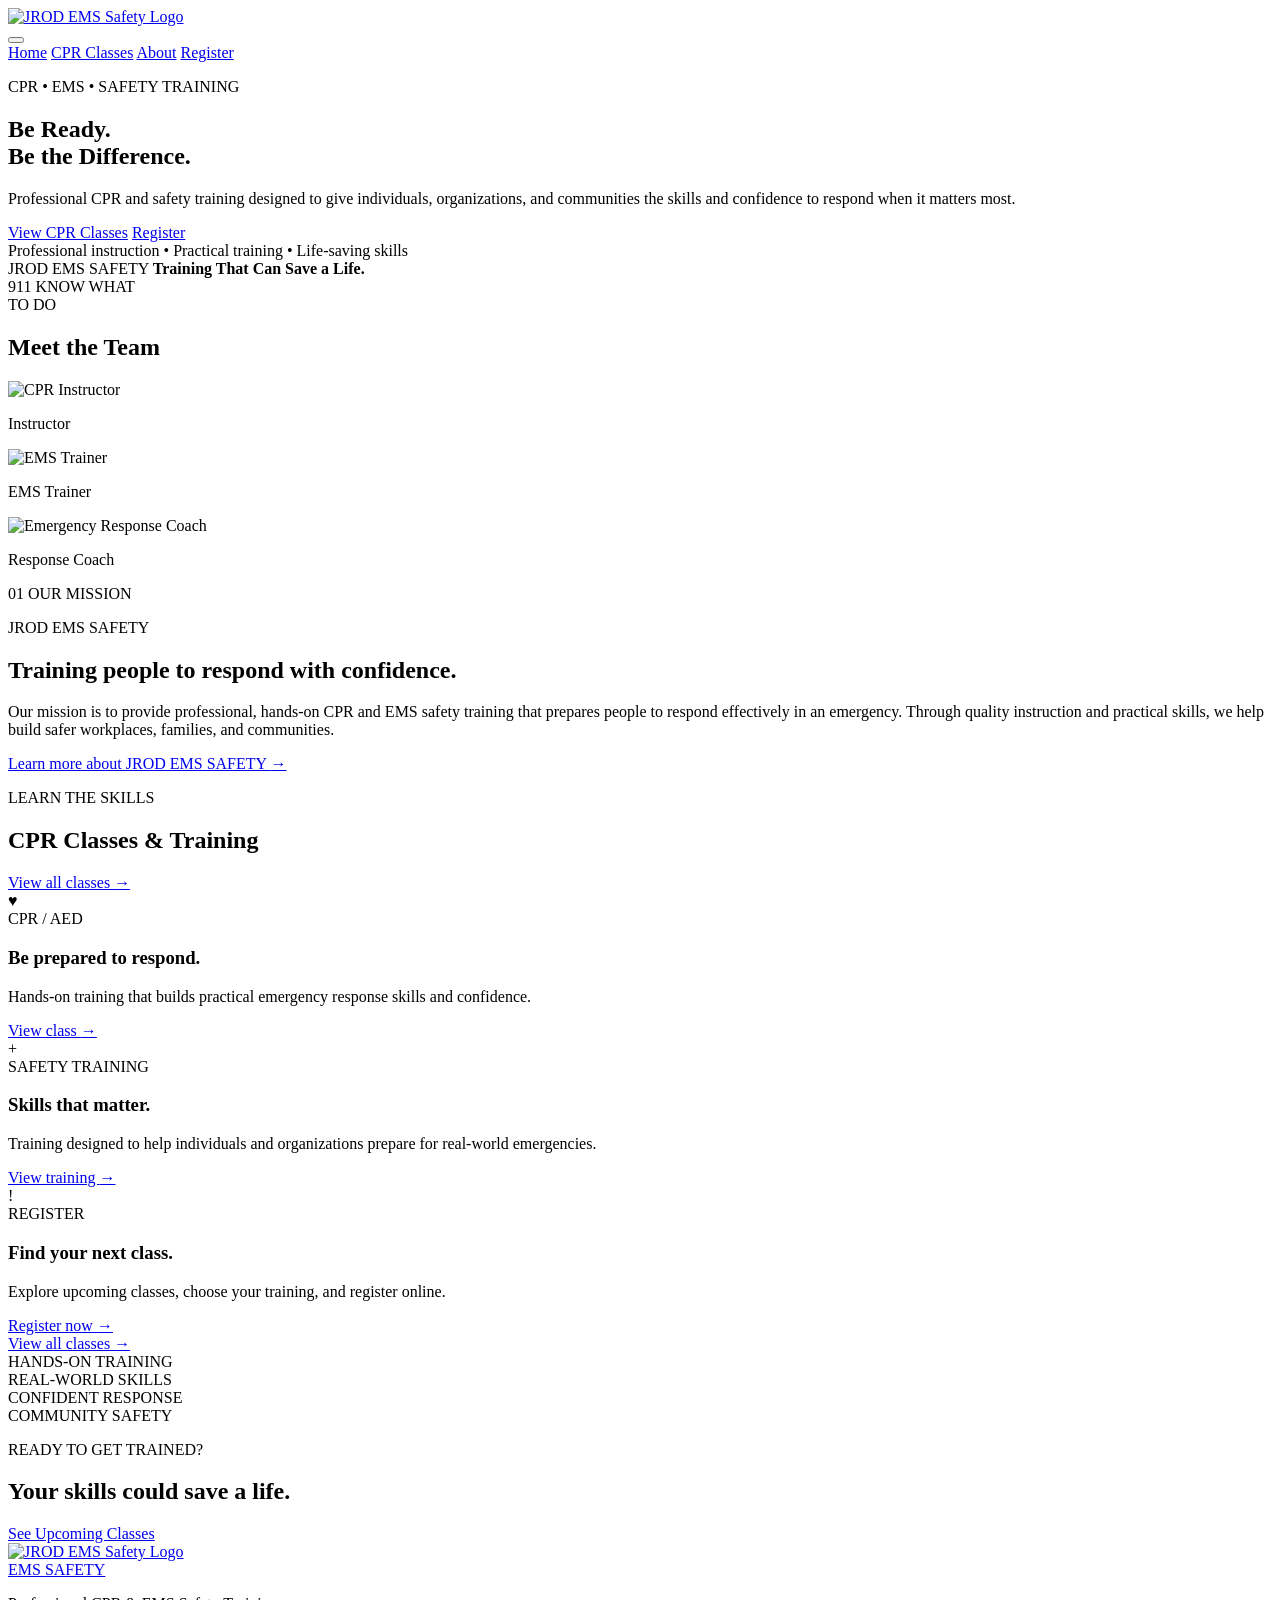
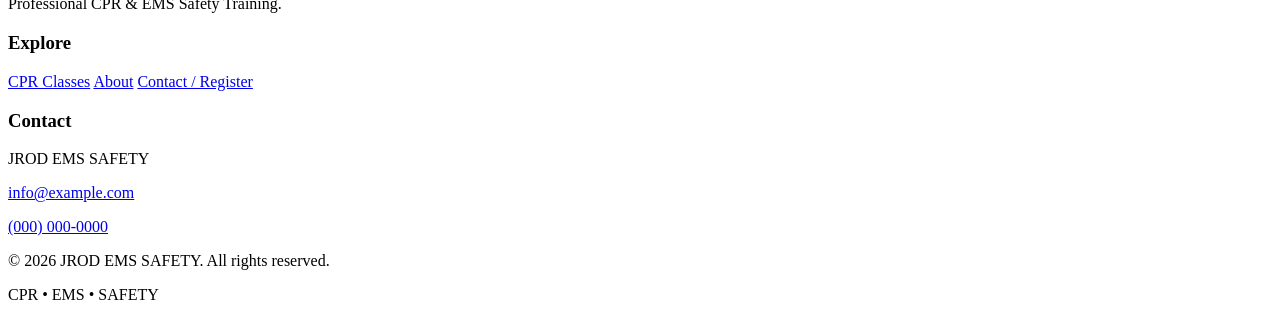
==== index.html @ 4d63593f "Building site" ====
<!DOCTYPE html>
<html lang="en">
<head>
  <meta charset="UTF-8">
  <meta name="viewport" content="width=device-width, initial-scale=1.0">
  <meta name="description" content="JROD EMS SAFETY — Professional CPR and EMS safety training. View classes, learn about our instructors, and register for upcoming courses.">
  <title>JROD EMS SAFETY | CPR & EMS Safety Training</title>

  <link rel="preconnect" href="https://fonts.googleapis.com">
  <link rel="preconnect" href="https://fonts.gstatic.com" crossorigin>
  <link href="https://fonts.googleapis.com/css2?family=Barlow+Condensed:wght@500;600;700&family=Inter:wght@400;500;600;700;800&display=swap" rel="stylesheet">

  <link rel="stylesheet" href="style.css">
</head>

<body>

  <!-- HEADER -->
  <header class="site-header">
    <div class="header-inner">

      <a class="brand" href="index.html" aria-label="JROD EMS SAFETY Home">

        <div class="brand-mark">
          <div class="logo-container">
            <img src="images/JROD.png" alt="JROD EMS Safety Logo" class="logo-slide-throb">
          </div>
        </div>

      </a>

      <button class="menu-toggle" type="button" aria-label="Open navigation" aria-expanded="false">
        <span></span>
        <span></span>
        <span></span>
      </button>

      <nav class="main-nav" aria-label="Main navigation">
        <a class="active" href="index.html">Home</a>
        <a href="classes.html">CPR Classes</a>
        <a href="about.html">About</a>
        <a class="nav-register" href="contact.html">Register</a>
      </nav>

    </div>
  </header>

  <main>

    <!-- HERO -->
    <section class="hero">
      <div class="hero-content">

        <div class="hero-copy">
          <p class="eyebrow">CPR • EMS • SAFETY TRAINING</p>

          <h1>
            Be Ready.<br>
            <span>Be the Difference.</span>
          </h1>

          <p class="hero-text">
            Professional CPR and safety training designed to give individuals,
            organizations, and communities the skills and confidence to respond
            when it matters most.
          </p>

          <div class="hero-actions">
            <a class="btn btn-red" href="classes.html">View CPR Classes</a>
            <a class="btn btn-outline" href="contact.html">Register</a>
          </div>

          <div class="hero-trust">
            <span class="trust-dot"></span>
            <span>Professional instruction • Practical training • Life-saving skills</span>
          </div>
        </div>

      <!-- OWNER PHOTO (with Unsplash image) -->
<div class="hero-visual">

  <div class="hero-photo-placeholder"
       style="background-image: url('https://images.unsplash.com/photo-1634468413956-831adf9d5a06?q=80&w=687&auto=format&fit=crop&ixlib=rb-4.1.0&ixid=M3wxMjA3fDB8MHxwaG90by1wYWdlfHx8fGVufDB8fHx8fA%3D%3D'); 
              background-size: cover; 
              background-position: center;">
    
    <div class="photo-overlay"></div>

    <div class="photo-caption">
      <span>JROD EMS SAFETY</span>
      <strong>Training That Can Save a Life.</strong>
    </div>
  </div>

  <!-- BADGE MOVED DOWN -->
  <div class="emergency-badge" style="bottom:-20px;">
    <span class="badge-number">911</span>
    <span class="badge-label">KNOW WHAT<br>TO DO</span>
  </div>

</div>
</section>


<!-- EMPLOYEE PHOTO SECTION -->
<section class="employee-section">
  <div class="section-inner">

    <h2 class="employee-heading">Meet the Team</h2>

    <div class="employee-grid">

      <!-- Instructor -->
      <div class="employee-card">
        <img src="https://images.unsplash.com/photo-1755548413928-e750c73a21f5?q=80&w=1887&auto=format&fit=crop&ixlib=rb-4.1.0&ixid=M3wxMjA3fDB8MHxwaG90by1wYWdlfHx8fGVufDB8fHx8fA%3D%3D" 
             alt="CPR Instructor">
        <p class="employee-name">Instructor</p>
      </div>

      <!-- EMS Trainer -->
      <div class="employee-card">
        <img src="https://images.unsplash.com/photo-1649260257620-3fd04e1952e5?q=80&w=687&auto=format&fit=crop&ixlib=rb-4.1.0&ixid=M3wxMjA3fDB8MHxwaG90by1wYWdlfHx8fGVufDB8fHx8fA%3D%3D" 
             alt="EMS Trainer">
        <p class="employee-name">EMS Trainer</p>
      </div>

      <!-- Response Coach -->
      <div class="employee-card">
        <img src="https://images.unsplash.com/photo-1581092334606-1b1a2c2f9c3a?auto=format&fit=crop&w=800&q=80" 
             alt="Emergency Response Coach">
        <p class="employee-name">Response Coach</p>
      </div>

    </div>

  </div>
</section>


    <!-- MISSION -->
    <section class="mission-section">
      <div class="section-inner mission-grid">

        <div class="mission-label">
          <span class="section-number">01</span>
          <span>OUR MISSION</span>
        </div>

        <div class="mission-copy">
          <p class="section-kicker">JROD EMS SAFETY</p>

          <h2>Training people to <span>respond with confidence.</span></h2>

          <p class="mission-text">
            Our mission is to provide professional, hands-on CPR and EMS safety
            training that prepares people to respond effectively in an emergency.
            Through quality instruction and practical skills, we help build safer
            workplaces, families, and communities.
          </p>

          <a class="text-link" href="about.html">
            Learn more about JROD EMS SAFETY
            <span aria-hidden="true">→</span>
          </a>
        </div>

      </div>
    </section>

    <!-- CLASSES CTA -->
    <section class="classes-preview">
      <div class="section-inner">

        <div class="section-heading">
          <div>
            <p class="section-kicker">LEARN THE SKILLS</p>
            <h2>CPR Classes &amp; Training</h2>
          </div>

          <a class="text-link desktop-link" href="classes.html">
            View all classes <span aria-hidden="true">→</span>
          </a>
        </div>

        <div class="class-cards">

          <article class="class-card">
            <div class="card-icon">♥</div>
            <div>
              <span class="card-tag">CPR / AED</span>
              <h3>Be prepared to respond.</h3>
              <p>
                Hands-on training that builds practical emergency response
                skills and confidence.
              </p>
              <a href="classes.html">View class <span>→</span></a>
            </div>
          </article>

          <article class="class-card">
            <div class="card-icon">+</div>
            <div>
              <span class="card-tag">SAFETY TRAINING</span>
              <h3>Skills that matter.</h3>
              <p>
                Training designed to help individuals and organizations
                prepare for real-world emergencies.
              </p>
              <a href="classes.html">View training <span>→</span></a>
            </div>
          </article>

          <article class="class-card class-card-dark">
            <div class="card-icon">!</div>
            <div>
              <span class="card-tag">REGISTER</span>
              <h3>Find your next class.</h3>
              <p>
                Explore upcoming classes, choose your training, and register
                online.
              </p>
              <a href="contact.html">Register now <span>→</span></a>
            </div>
          </article>

        </div>

        <a class="mobile-class-link text-link" href="classes.html">
          View all classes <span aria-hidden="true">→</span>
        </a>

      </div>
    </section>

  <!-- PHOTO STRIP -->
<section class="photo-strip" aria-label="CPR training photos">

  <div class="photo-tile photo-one" 
       style="background-image: url('https://images.unsplash.com/photo-1622115297822-a3798fdbe1f6?q=80&w=1974&auto=format&fit=crop&ixlib=rb-4.1.0&ixid=M3wxMjA3fDB8MHxwaG90by1wYWdlfHx8fGVufDB8fHx8fA%3D%3D');">
    <span>HANDS-ON TRAINING</span>
  </div>

  <div class="photo-tile photo-two" 
       style="background-image: url('https://images.unsplash.com/photo-1755718669693-5e5e9ce53e17?q=80&w=1170&auto=format&fit=crop&ixlib=rb-4.1.0&ixid=M3wxMjA3fDB8MHxwaG90by1wYWdlfHx8fGVufDB8fHx8fA%3D%3D');">
    <span>REAL-WORLD SKILLS</span>
  </div>

  <div class="photo-tile photo-three" 
       style="background-image: url('https://plus.unsplash.com/premium_photo-1661779439009-469c7abbbe42?q=80&w=2070&auto=format&fit=crop&ixlib=rb-4.1.0&ixid=M3wxMjA3fDB8MHxwaG90by1wYWdlfHx8fGVufDB8fHx8fA%3D%3D');">
    <span>CONFIDENT RESPONSE</span>
  </div>

  <div class="photo-tile photo-four" 
       style="background-image: url('https://images.unsplash.com/photo-1617257484989-9f8ab411c362?q=80&w=1170&auto=format&fit=crop&ixlib=rb-4.1.0&ixid=M3wxMjA3fDB8MHxwaG90by1wYWdlfHx8fGVufDB8fHx8fA%3D%3D');">
    <span>COMMUNITY SAFETY</span>
  </div>

</section>


    <!-- FINAL CTA -->
    <section class="final-cta">
      <div class="section-inner final-cta-inner">
        <div>
          <p class="section-kicker">READY TO GET TRAINED?</p>
          <h2>Your skills could save a life.</h2>
        </div>

        <a class="btn btn-white" href="classes.html">See Upcoming Classes</a>
      </div>
    </section>

  </main>

  <!-- FOOTER -->
  <footer class="site-footer">
    <div class="footer-inner">

      <div class="footer-brand">
        <a class="brand brand-footer" href="index.html" aria-label="JROD EMS SAFETY Home">
          <div class="brand-mark">
            <img src="images/JROD.png" alt="JROD EMS Safety Logo" class="logo-slide-throb">
           </div>
          <div class="brand-wordmark">
            <span class="ems">EMS</span>
            <span class="brand-line"></span>
            <span class="safety">SAFETY</span>
          </div>
        </a>

        <p>Professional CPR &amp; EMS Safety Training.</p>
      </div>

      <div class="footer-links">
        <h3>Explore</h3>
        <a href="classes.html">CPR Classes</a>
        <a href="about.html">About</a>
        <a href="contact.html">Contact / Register</a>
      </div>

      <div class="footer-contact">
        <h3>Contact</h3>
        <p>JROD EMS SAFETY</p>
        <p><a href="mailto:info@example.com">info@example.com</a></p>
        <p><a href="tel:+10000000000">(000) 000-0000</a></p>
      </div>

    </div>

    <div class="footer-bottom">
      <p>&copy; <span id="year"></span> JROD EMS SAFETY. All rights reserved.</p>
      <p>CPR • EMS • SAFETY</p>
    </div>
  </footer>

  <script>
    const menuToggle = document.querySelector('.menu-toggle');
    const nav = document.querySelector('.main-nav');

    menuToggle.addEventListener('click', () => {
      const expanded = menuToggle.getAttribute('aria-expanded') === 'true';
      menuToggle.setAttribute('aria-expanded', String(!expanded));
      nav.classList.toggle('open');
    });

    document.querySelectorAll('.main-nav a').forEach(link => {
      link.addEventListener('click', () => {
        nav.classList.remove('open');
        menuToggle.setAttribute('aria-expanded', 'false');
      });
    });

    document.getElementById('year').textContent = new Date().getFullYear();
  </script>

</body>
</html>
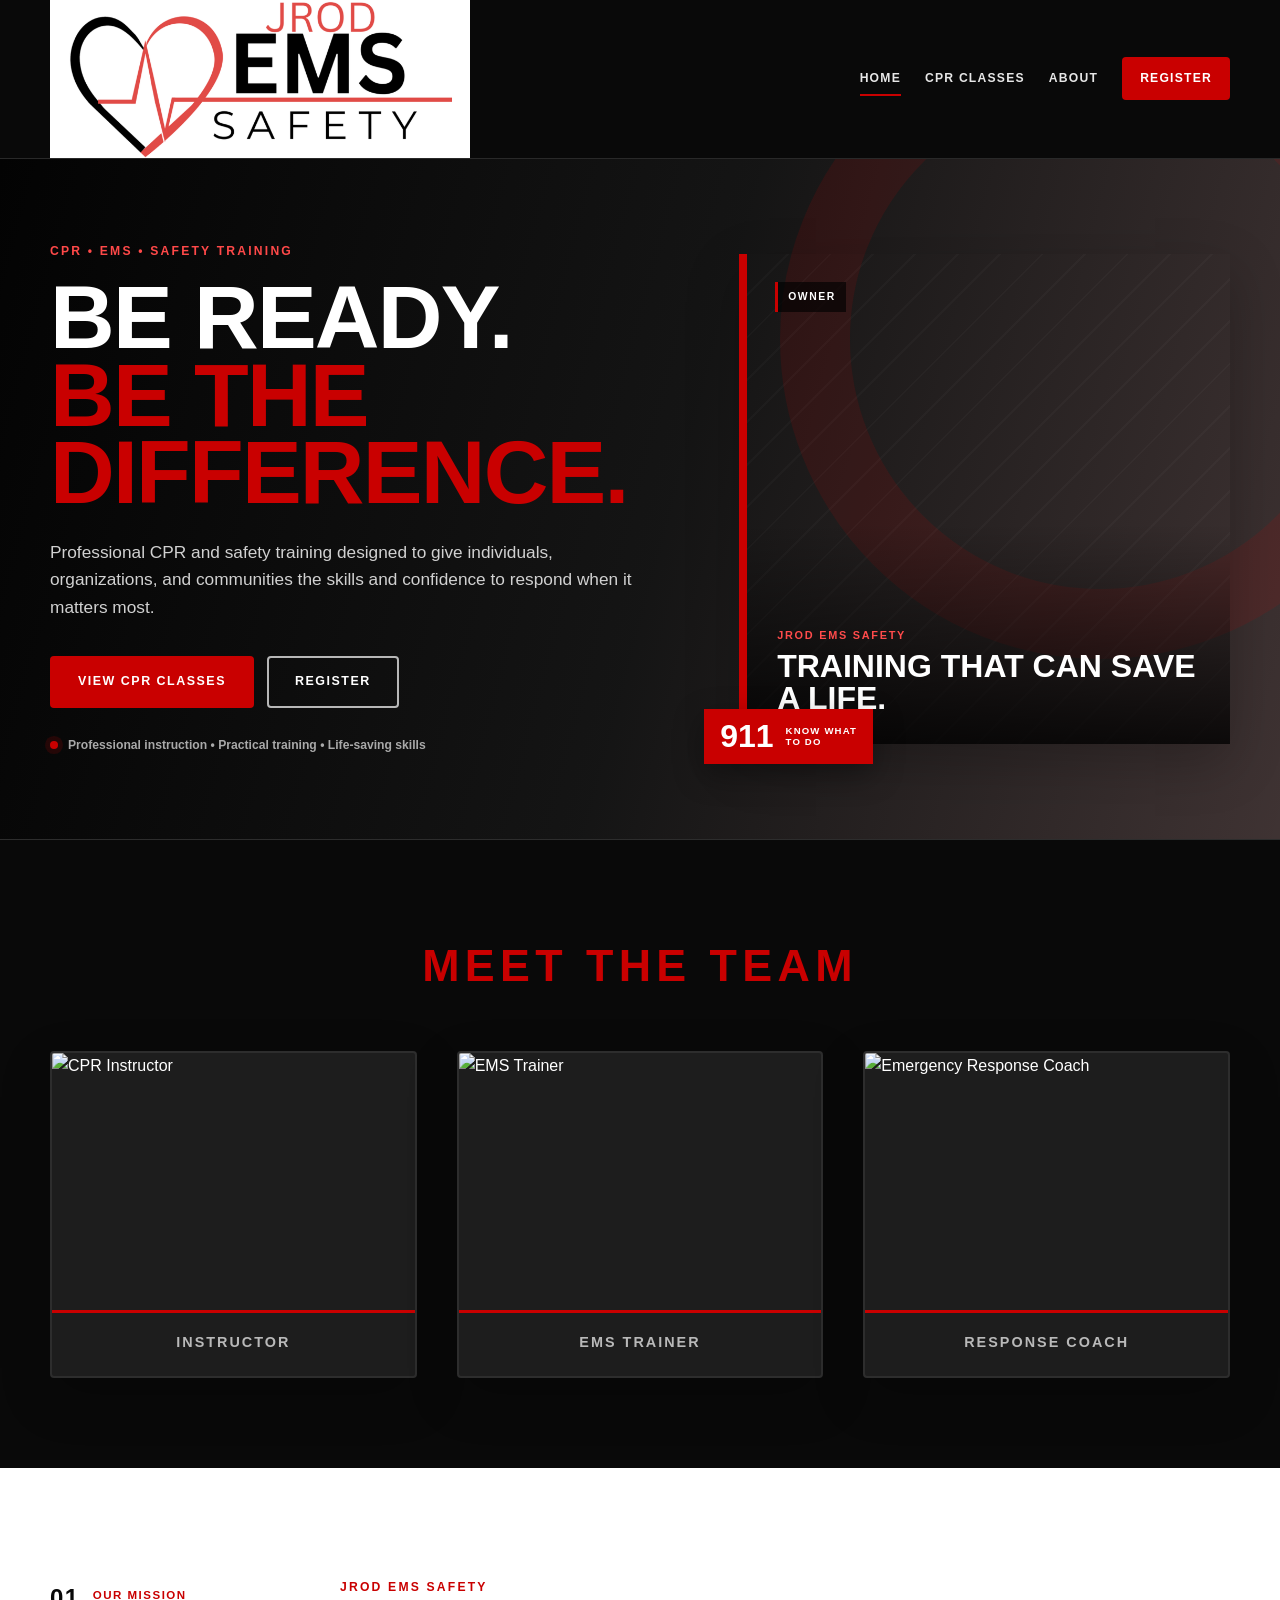
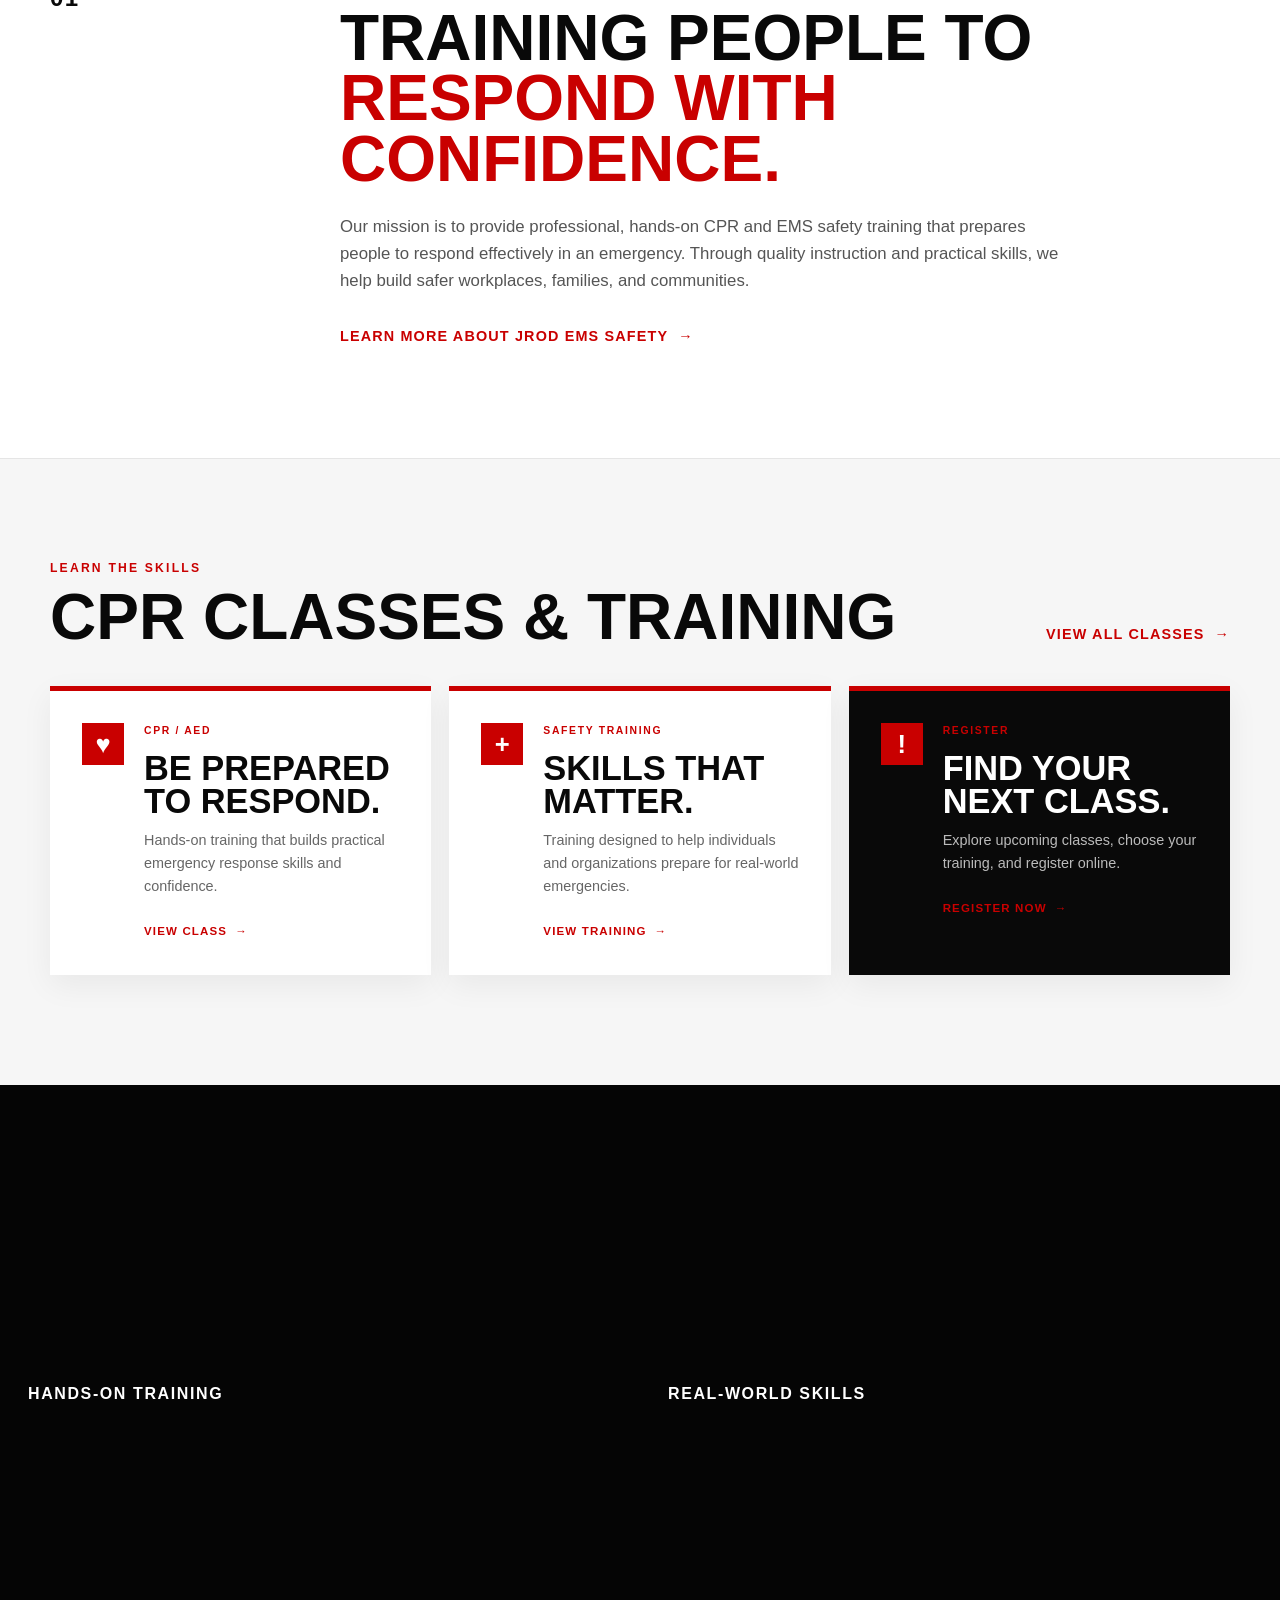
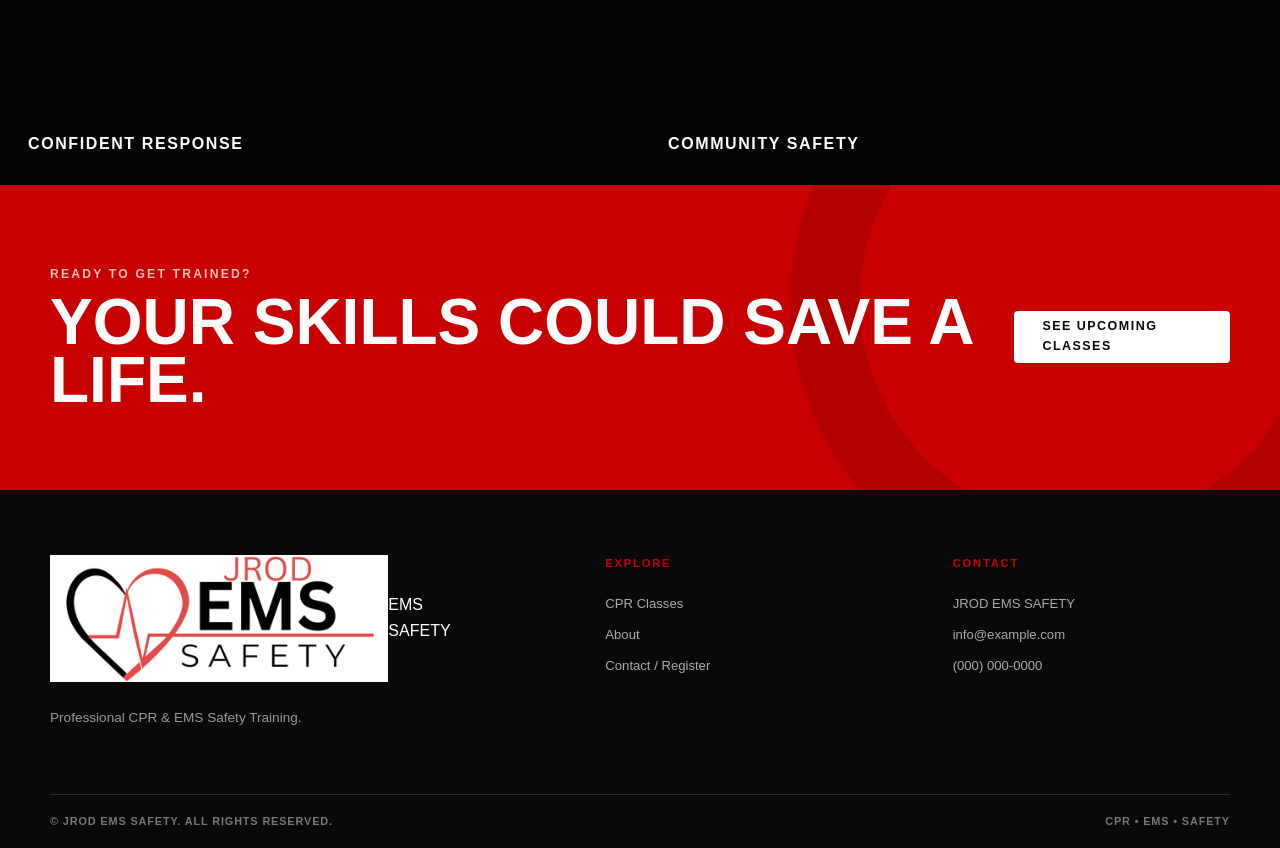
==== commit 019f04e3: "nav" ====
--- a/index.html
+++ b/index.html
@@ -15,35 +15,24 @@
 
 <body>
 
-  <!-- HEADER -->
-  <header class="site-header">
-    <div class="header-inner">
-
-      <a class="brand" href="index.html" aria-label="JROD EMS SAFETY Home">
-
-        <div class="brand-mark">
-          <div class="logo-container">
-            <img src="images/JROD.png" alt="JROD EMS Safety Logo" class="logo-slide-throb">
-          </div>
-        </div>
-
-      </a>
-
-      <button class="menu-toggle" type="button" aria-label="Open navigation" aria-expanded="false">
-        <span></span>
-        <span></span>
-        <span></span>
-      </button>
-
-      <nav class="main-nav" aria-label="Main navigation">
-        <a class="active" href="index.html">Home</a>
-        <a href="classes.html">CPR Classes</a>
-        <a href="about.html">About</a>
-        <a class="nav-register" href="contact.html">Register</a>
-      </nav>
-
-    </div>
-  </header>
+<!-- HEADER -->
+<header class="site-header">
+  <div class="header-inner">
+
+    <a class="brand" href="index.html" aria-label="JROD EMS SAFETY Home">
+      <img src="images/JROD.png" alt="JROD EMS Safety Logo" class="brand-logo">
+    </a>
+
+    <nav class="main-nav" aria-label="Main navigation">
+      <a href="index.html" class="active">Home</a>
+      <a href="classes.html">CPR Classes</a>
+      <a href="about.html">About</a>
+      <a href="contact.html" class="nav-register">Register</a>
+    </nav>
+
+  </div>
+</header>
+
 
   <main>
 
--- a/style.css
+++ b/style.css
@@ -0,0 +1,1612 @@
+/* =========================================================
+   JROD EMS SAFETY
+   Home Page Styles
+   Brand: Black + Red / CPR-inspired
+   ========================================================= */
+
+/* =========================================================
+   ROOT VARIABLES
+========================================================= */
+
+:root {
+  --black: #090909;
+  --black-soft: #151515;
+  --black-card: #1d1d1d;
+  --red: #c90000;
+  --red-dark: #980000;
+  --red-bright: #e00000;
+  --white: #ffffff;
+  --off-white: #f6f6f6;
+  --gray: #b9b9b9;
+  --dark-gray: #707070;
+  --border: #2d2d2d;
+
+  --max-width: 1180px;
+  --radius: 4px;
+  --shadow: 0 18px 50px rgba(0, 0, 0, 0.22);
+}
+
+/* =========================================================
+   RESET
+========================================================= */
+
+* {
+  box-sizing: border-box;
+  margin: 0;
+  padding: 0;
+}
+
+html {
+  scroll-behavior: smooth;
+}
+
+body {
+  font-family: "Inter", Arial, sans-serif;
+  background: var(--white);
+  color: var(--black);
+  line-height: 1.6;
+}
+
+img {
+  display: block;
+  max-width: 100%;
+}
+
+a {
+  color: inherit;
+  text-decoration: none;
+}
+
+button,
+a {
+  -webkit-tap-highlight-color: transparent;
+}
+
+::selection {
+  background: var(--red);
+  color: var(--white);
+}
+
+/* =========================================================
+   SHARED LAYOUT
+========================================================= */
+
+.section-inner,
+.header-inner,
+.footer-inner {
+  width: min(100% - 40px, var(--max-width));
+  margin-inline: auto;
+}
+
+.section-kicker,
+.eyebrow {
+  font-size: 0.76rem;
+  font-weight: 800;
+  letter-spacing: 0.18em;
+  text-transform: uppercase;
+}
+
+.section-kicker {
+  color: var(--red);
+  margin-bottom: 10px;
+}
+
+.text-link {
+  display: inline-flex;
+  align-items: center;
+  gap: 10px;
+  color: var(--red);
+  font-size: 0.9rem;
+  font-weight: 800;
+  text-transform: uppercase;
+  letter-spacing: 0.08em;
+}
+
+.text-link span {
+  transition: transform 0.2s ease;
+}
+
+.text-link:hover span {
+  transform: translateX(5px);
+}
+
+.btn {
+  display: inline-flex;
+  min-height: 52px;
+  align-items: center;
+  justify-content: center;
+  padding: 0 26px;
+  border: 2px solid transparent;
+  border-radius: var(--radius);
+  font-size: 0.78rem;
+  font-weight: 800;
+  letter-spacing: 0.12em;
+  text-transform: uppercase;
+  transition:
+    transform 0.2s ease,
+    background 0.2s ease,
+    border-color 0.2s ease,
+    color 0.2s ease;
+}
+
+.btn:hover {
+  transform: translateY(-2px);
+}
+
+.btn-red {
+  background: var(--red);
+  color: var(--white);
+}
+
+.btn-red:hover {
+  background: var(--red-bright);
+}
+
+.btn-outline {
+  border-color: rgba(255, 255, 255, 0.7);
+  color: var(--white);
+}
+
+.btn-outline:hover {
+  background: var(--white);
+  border-color: var(--white);
+  color: var(--black);
+}
+
+.btn-white {
+  background: var(--white);
+  color: var(--black);
+}
+
+.btn-white:hover {
+  background: var(--off-white);
+}
+
+/* =========================================================
+   HEADER + NAV + LOGO  (WORKS WITH YOUR CURRENT HTML)
+========================================================= */
+
+.site-header {
+  position: relative;
+  z-index: 100;
+  background: var(--black);
+  color: var(--white);
+  border-bottom: 1px solid #292929;
+}
+
+.header-inner {
+  min-height: 120px;
+  display: flex;
+  align-items: center;
+  justify-content: space-between;
+  gap: 30px;
+}
+
+/* Brand container */
+.brand {
+  display: inline-flex;
+  align-items: center;
+  flex-shrink: 0;
+  text-decoration: none;
+  width: 420px; /* desktop default */
+}
+
+/* Your existing HTML uses .brand-mark → make it visible */
+.brand-mark {
+  display: flex;
+  align-items: center;
+}
+
+/* Your existing HTML uses .logo-container */
+.logo-container {
+  display: flex;
+  align-items: center;
+  width: 100%;
+  height: auto;
+}
+
+/* Your existing HTML uses .logo-slide-throb → apply animation + sizing */
+.logo-slide-throb {
+  display: block;
+  width: 100%;
+  height: auto;
+  max-height: none;
+  object-fit: contain;
+
+  /* animation start state */
+  opacity: 0;
+  transform: translateX(-45px);
+
+  /* slide + throb animation */
+  animation:
+    logoSlideIn 0.9s ease-out forwards,
+    logoThrob 3.5s ease-in-out 1s infinite;
+
+  transform-origin: center center;
+}
+
+/* Main navigation */
+.main-nav {
+  display: flex;
+  align-items: center;
+  gap: 24px;
+}
+
+.main-nav a {
+  position: relative;
+  padding: 8px 0;
+  color: #e7e7e7;
+  font-size: 0.76rem;
+  font-weight: 800;
+  letter-spacing: 0.1em;
+  text-transform: uppercase;
+}
+
+.main-nav a::after {
+  content: "";
+  position: absolute;
+  left: 0;
+  right: 100%;
+  bottom: 0;
+  height: 2px;
+  background: var(--red);
+  transition: right 0.2s ease;
+}
+
+.main-nav a:hover::after,
+.main-nav a.active::after {
+  right: 0;
+}
+
+.main-nav .nav-register {
+  padding: 12px 18px;
+  background: var(--red);
+  color: var(--white);
+  border-radius: var(--radius);
+}
+
+.main-nav .nav-register::after {
+  display: none;
+}
+
+/* No hamburger menu */
+.menu-toggle {
+  display: none;
+}
+
+/* Reduced motion support */
+@media (prefers-reduced-motion: reduce) {
+  .logo-slide-throb {
+    opacity: 1;
+    transform: none;
+    animation: none;
+  }
+}
+
+/* =========================================================
+   RESPONSIVE LOGO SIZING
+========================================================= */
+
+/* Tablet */
+@media (max-width: 760px) {
+  .brand {
+    width: 300px;
+  }
+
+  .header-inner {
+    min-height: 100px;
+    flex-wrap: wrap;
+    gap: 16px;
+  }
+
+  .main-nav {
+    flex-wrap: wrap;
+    justify-content: flex-end;
+    gap: 16px;
+  }
+}
+
+/* Mobile */
+@media (max-width: 480px) {
+  .brand {
+    width: 220px;
+  }
+}
+
+/* =========================================================
+   HERO
+========================================================= */
+
+.hero {
+  position: relative;
+  overflow: hidden;
+  min-height: 680px;
+  display: flex;
+  align-items: center;
+  background:
+    linear-gradient(105deg, rgba(0, 0, 0, 0.99) 0%, rgba(8, 8, 8, 0.95) 52%, rgba(15, 0, 0, 0.8) 100%);
+  color: var(--white);
+}
+
+.hero::before {
+  content: "";
+  position: absolute;
+  right: -140px;
+  top: -140px;
+  width: 500px;
+  height: 500px;
+  border: 70px solid rgba(201, 0, 0, 0.12);
+  border-radius: 50%;
+}
+
+.hero-content {
+  position: relative;
+  z-index: 2;
+  width: min(100% - 40px, var(--max-width));
+  margin-inline: auto;
+  display: grid;
+  grid-template-columns: 1fr 0.9fr;
+  gap: 70px;
+  align-items: center;
+  padding: 80px 0;
+}
+
+.hero-copy {
+  max-width: 620px;
+}
+
+.eyebrow {
+  color: #ff4949;
+  margin-bottom: 18px;
+}
+
+.hero h1 {
+  max-width: 700px;
+  font-family: "Barlow Condensed", Impact, sans-serif;
+  font-size: clamp(4rem, 7vw, 6.7rem);
+  line-height: 0.86;
+  font-weight: 700;
+  letter-spacing: -0.02em;
+  text-transform: uppercase;
+}
+
+.hero h1 span {
+  color: var(--red);
+}
+
+.hero-text {
+  max-width: 590px;
+  margin-top: 28px;
+  color: #d1d1d1;
+  font-size: 1.08rem;
+}
+
+.hero-actions {
+  display: flex;
+  flex-wrap: wrap;
+  gap: 13px;
+  margin-top: 34px;
+}
+
+.hero-trust {
+  display: flex;
+  align-items: center;
+  gap: 10px;
+  margin-top: 28px;
+  color: #a9a9a9;
+  font-size: 0.76rem;
+  font-weight: 600;
+}
+
+.trust-dot {
+  width: 8px;
+  height: 8px;
+  flex: 0 0 auto;
+  border-radius: 50%;
+  background: var(--red);
+  box-shadow: 0 0 0 5px rgba(201, 0, 0, 0.15);
+}
+
+.hero-visual {
+  position: relative;
+  min-height: 490px;
+}
+
+.hero-photo-placeholder {
+  position: absolute;
+  inset: 0 0 0 35px;
+  overflow: hidden;
+  background:
+    linear-gradient(135deg, rgba(201, 0, 0, 0.3), transparent 42%),
+    linear-gradient(45deg, #1b1b1b, #555);
+  border-left: 8px solid var(--red);
+  box-shadow: var(--shadow);
+}
+
+/* Optional real photo:
+.hero-photo-placeholder {
+  background-image:
+    linear-gradient(rgba(0,0,0,.12), rgba(0,0,0,.35)),
+    url("images/instructors.jpg");
+  background-size: cover;
+  background-position: center;
+}
+*/
+
+.photo-overlay {
+  position: absolute;
+  inset: 0;
+  background:
+    linear-gradient(to top, rgba(0,0,0,.8), transparent 45%),
+    repeating-linear-gradient(
+      135deg,
+      transparent 0,
+      transparent 28px,
+      rgba(255,255,255,.025) 28px,
+      rgba(255,255,255,.025) 30px
+    );
+}
+
+.photo-overlay::before {
+  content: "OWNER";
+  position: absolute;
+  top: 28px;
+  left: 28px;
+  padding: 7px 10px;
+  border-left: 3px solid var(--red);
+  background: rgba(0,0,0,.65);
+  color: var(--white);
+  font-size: 0.65rem;
+  font-weight: 800;
+  letter-spacing: 0.15em;
+}
+
+.photo-caption {
+  position: absolute;
+  left: 30px;
+  right: 30px;
+  bottom: 30px;
+  display: flex;
+  flex-direction: column;
+  gap: 5px;
+}
+
+.photo-caption span {
+  color: #ff4b4b;
+  font-size: 0.68rem;
+  font-weight: 800;
+  letter-spacing: 0.16em;
+}
+
+.photo-caption strong {
+  font-family: "Barlow Condensed", Impact, sans-serif;
+  font-size: 2rem;
+  line-height: 1;
+  text-transform: uppercase;
+}
+
+.emergency-badge {
+  position: absolute;
+  z-index: 5;
+  left: 0;
+  bottom: 45px;
+  display: flex;
+  align-items: center;
+  gap: 12px;
+  padding: 13px 16px;
+  background: var(--red);
+  color: var(--white);
+  box-shadow: 0 10px 30px rgba(0,0,0,.35);
+}
+
+.badge-number {
+  font-family: "Barlow Condensed", Impact, sans-serif;
+  font-size: 2rem;
+  font-weight: 700;
+  line-height: 0.9;
+}
+
+.badge-label {
+  font-size: 0.6rem;
+  font-weight: 800;
+  letter-spacing: 0.12em;
+  line-height: 1.2;
+}
+
+/* =========================================================
+   MISSION
+========================================================= */
+
+.mission-section {
+  padding: 110px 0;
+  background: var(--white);
+}
+
+.mission-grid {
+  display: grid;
+  grid-template-columns: 220px 1fr;
+  gap: 70px;
+}
+
+.mission-label {
+  display: flex;
+  align-items: flex-start;
+  gap: 13px;
+  padding-top: 8px;
+  color: var(--red);
+  font-size: 0.72rem;
+  font-weight: 800;
+  letter-spacing: 0.13em;
+}
+
+.section-number {
+  font-family: "Barlow Condensed", Impact, sans-serif;
+  font-size: 1.5rem;
+  color: var(--black);
+  line-height: 1;
+}
+
+.mission-copy {
+  max-width: 800px;
+}
+
+.mission-copy h2 {
+  max-width: 850px;
+  margin-bottom: 24px;
+  font-family: "Barlow Condensed", Impact, sans-serif;
+  font-size: clamp(3rem, 5vw, 5rem);
+  line-height: 0.95;
+  text-transform: uppercase;
+}
+
+.mission-copy h2 span {
+  color: var(--red);
+}
+
+.mission-text {
+  max-width: 730px;
+  color: #555;
+  font-size: 1.05rem;
+}
+
+.mission-copy .text-link {
+  margin-top: 30px;
+}
+
+/* =========================================================
+   CLASSES
+========================================================= */
+
+.classes-preview {
+  padding: 100px 0 110px;
+  background: var(--off-white);
+  border-top: 1px solid #e5e5e5;
+}
+
+.section-heading {
+  display: flex;
+  align-items: flex-end;
+  justify-content: space-between;
+  gap: 30px;
+  margin-bottom: 40px;
+}
+
+.section-heading h2 {
+  font-family: "Barlow Condensed", Impact, sans-serif;
+  font-size: clamp(3rem, 5vw, 4.7rem);
+  line-height: 0.9;
+  text-transform: uppercase;
+}
+
+.class-cards {
+  display: grid;
+  grid-template-columns: repeat(3, 1fr);
+  gap: 18px;
+}
+
+.class-card {
+  display: flex;
+  gap: 20px;
+  min-height: 270px;
+  padding: 32px;
+  background: var(--white);
+  border-top: 5px solid var(--red);
+  box-shadow: 0 10px 30px rgba(0,0,0,.06);
+}
+
+.class-card-dark {
+  background: var(--black);
+  color: var(--white);
+}
+
+.card-icon {
+  width: 42px;
+  height: 42px;
+  flex: 0 0 auto;
+  display: grid;
+  place-items: center;
+  background: var(--red);
+  color: var(--white);
+  font-family: "Barlow Condensed", Impact, sans-serif;
+  font-size: 1.6rem;
+  font-weight: 700;
+}
+
+.card-tag {
+  display: block;
+  margin-bottom: 12px;
+  color: var(--red);
+  font-size: 0.65rem;
+  font-weight: 800;
+  letter-spacing: 0.16em;
+}
+
+.class-card h3 {
+  margin-bottom: 12px;
+  font-family: "Barlow Condensed", Impact, sans-serif;
+  font-size: 2.15rem;
+  line-height: 0.95;
+  text-transform: uppercase;
+}
+
+.class-card p {
+  color: #666;
+  font-size: 0.9rem;
+}
+
+.class-card-dark p {
+  color: #bbb;
+}
+
+.class-card a {
+  display: inline-flex;
+  gap: 8px;
+  margin-top: 24px;
+  color: var(--red);
+  font-size: 0.72rem;
+  font-weight: 800;
+  letter-spacing: 0.1em;
+  text-transform: uppercase;
+}
+
+.class-card a span {
+  transition: transform 0.2s ease;
+}
+
+.class-card a:hover span {
+  transform: translateX(4px);
+}
+
+.mobile-class-link {
+  display: none;
+}
+
+/* =========================================================
+   PHOTO STRIP (WIDE)
+========================================================= */
+
+.photo-strip {
+  display: grid;
+  grid-template-columns: repeat(2, 1fr);
+  min-height: 350px;
+  background: var(--black);
+}
+
+.photo-tile {
+  position: relative;
+  min-height: 350px;
+  background-size: cover;
+  background-position: center;
+  background-repeat: no-repeat;
+  display: flex;
+  align-items: flex-end;
+  padding: 28px;
+  color: var(--white);
+  font-weight: 700;
+  text-transform: uppercase;
+  letter-spacing: 0.1em;
+}
+
+.photo-tile::before {
+  content: "";
+  position: absolute;
+  inset: 0;
+  background: rgba(0,0,0,0.45);
+}
+
+.photo-tile span {
+  position: relative;
+  z-index: 2;
+}
+
+/* =========================================================
+   FINAL CTA
+========================================================= */
+
+.final-cta {
+  position: relative;
+  overflow: hidden;
+  padding: 80px 0;
+  background: var(--red);
+  color: var(--white);
+}
+
+.final-cta::before {
+  content: "";
+  position: absolute;
+  right: -100px;
+  top: -180px;
+  width: 450px;
+  height: 450px;
+  border: 70px solid rgba(0,0,0,.1);
+  border-radius: 50%;
+}
+
+.final-cta-inner {
+  position: relative;
+  z-index: 1;
+  display: flex;
+  align-items: center;
+  justify-content: space-between;
+  gap: 40px;
+}
+
+.final-cta .section-kicker {
+  color: rgba(255,255,255,.75);
+}
+
+.final-cta h2 {
+  font-family: "Barlow Condensed", Impact, sans-serif;
+  font-size: clamp(3rem, 5vw, 5rem);
+  line-height: 0.9;
+  text-transform: uppercase;
+}
+
+/* =========================================================
+   FOOTER
+========================================================= */
+
+.site-footer {
+  background: var(--black);
+  color: var(--white);
+}
+
+.footer-inner {
+  display: grid;
+  grid-template-columns: 1.4fr 0.8fr 0.8fr;
+  gap: 70px;
+  padding: 65px 0;
+}
+
+.brand-footer {
+  min-width: 0;
+}
+
+.footer-brand > p {
+  max-width: 270px;
+  margin-top: 18px;
+  color: #999;
+  font-size: 0.85rem;
+}
+
+.footer-links,
+.footer-contact {
+  display: flex;
+  flex-direction: column;
+  gap: 10px;
+}
+
+.footer-links h3,
+.footer-contact h3 {
+  margin-bottom: 10px;
+  color: var(--red);
+  font-size: 0.7rem;
+  font-weight: 800;
+  letter-spacing: 0.16em;
+  text-transform: uppercase;
+}
+
+.footer-links a,
+.footer-contact p,
+.footer-contact a {
+  color: #aaa;
+  font-size: 0.82rem;
+}
+
+.footer-links a:hover,
+.footer-contact a:hover {
+  color: var(--white);
+}
+
+.footer-bottom {
+  width: min(100% - 40px, var(--max-width));
+  margin-inline: auto;
+  padding: 18px 0;
+  display: flex;
+  align-items: center;
+  justify-content: space-between;
+  gap: 20px;
+  border-top: 1px solid var(--border);
+  color: #777;
+  font-size: 0.68rem;
+  font-weight: 600;
+  letter-spacing: 0.08em;
+  text-transform: uppercase;
+}
+
+/* =========================================================
+   SCHEDULE (UPCOMING CLASSES)
+========================================================= */
+
+.schedule-section {
+  padding: 60px 0;
+  background: var(--black-soft);
+}
+
+.schedule-section .section-heading {
+  text-align: center;
+  width: min(100% - 40px, 800px);
+  margin: 0 auto;
+}
+
+.schedule-section .eyebrow {
+  display: block;
+  margin-bottom: 10px;
+  color: var(--red);
+  font-size: 0.8rem;
+  font-weight: 800;
+  letter-spacing: 0.15em;
+}
+
+.schedule-section .section-heading h2 {
+  margin: 0 0 12px;
+  color: var(--white);
+  font-size: clamp(2.5rem, 5vw, 4rem);
+}
+
+.schedule-section .section-heading p {
+  margin: 0;
+  color: var(--gray);
+  font-size: 1rem;
+}
+
+.schedule-grid {
+  width: min(100% - 40px, 1180px);
+  margin: 35px auto 0;
+  display: grid;
+  gap: 16px;
+}
+
+.schedule-card {
+  display: grid;
+  grid-template-columns: 100px 1fr auto;
+  align-items: center;
+  gap: 25px;
+  padding: 20px;
+  background: var(--black-card);
+  border: 1px solid var(--border);
+  border-left: 4px solid var(--red);
+  border-radius: 4px;
+  transition: transform 0.2s ease, border-color 0.2s ease;
+}
+
+.schedule-card:hover {
+  transform: translateY(-2px);
+  border-color: var(--red);
+}
+
+.schedule-date {
+  text-align: center;
+  border-right: 1px solid var(--border);
+  padding-right: 20px;
+}
+
+.schedule-date .month {
+  display: block;
+  color: var(--red);
+  font-size: 0.8rem;
+  font-weight: 800;
+  letter-spacing: 0.15em;
+}
+
+.schedule-date .day {
+  display: block;
+  color: var(--white);
+  font-family: "Barlow Condensed", Impact, sans-serif;
+  font-size: 3rem;
+  font-weight: 700;
+  line-height: 1;
+}
+
+.schedule-info h3 {
+  margin: 0 0 6px;
+  color: var(--white);
+  font-family: "Barlow Condensed", Impact, sans-serif;
+  font-size: 1.7rem;
+  text-transform: uppercase;
+}
+
+.schedule-info p {
+  margin: 4px 0;
+  color: var(--gray);
+}
+
+.schedule-info strong {
+  color: var(--white);
+}
+
+.schedule-info .class-description {
+  margin-top: 8px;
+}
+
+.schedule-info .class-location {
+  font-size: 0.9rem;
+}
+
+.schedule-card .btn {
+  white-space: nowrap;
+  color: var(--white);
+  font-size: 1.05rem;
+}
+
+.schedule-loading,
+.schedule-empty {
+  padding: 35px 20px;
+  text-align: center;
+  color: var(--gray);
+  background: var(--black-card);
+  border: 1px solid var(--border);
+  border-radius: 4px;
+}
+
+.schedule-error {
+  padding: 25px 20px;
+  text-align: center;
+  color: var(--white);
+  background: var(--black-card);
+  border: 1px solid var(--red);
+  border-left: 4px solid var(--red);
+  border-radius: 4px;
+}
+
+/* =========================================================
+   REGISTRATION PAGE HERO
+========================================================= */
+
+.page-hero {
+  padding: 100px 20px 80px;
+  background: var(--black);
+  border-bottom: 1px solid var(--border);
+}
+
+.page-hero-inner {
+  width: min(100%, 850px);
+  margin: 0 auto;
+  text-align: center;
+}
+
+.page-hero .eyebrow {
+  display: block;
+  margin-bottom: 12px;
+  color: var(--red);
+  font-size: 0.8rem;
+  font-weight: 800;
+  letter-spacing: 0.15em;
+}
+
+.page-hero h1 {
+  margin: 0 0 20px;
+  color: var(--white);
+  font-family: "Barlow Condensed", Impact, sans-serif;
+  font-size: clamp(4rem, 9vw, 7rem);
+  line-height: 0.9;
+  text-transform: uppercase;
+}
+
+.page-hero h1 span {
+  color: var(--red);
+}
+
+.page-hero p {
+  max-width: 680px;
+  margin: 0 auto;
+  color: var(--gray);
+  font-size: 1.05rem;
+  line-height: 1.7;
+}
+
+/* =========================================================
+   REGISTRATION CARDS
+========================================================= */
+
+.registration-section {
+  padding: 90px 0;
+  background: var(--black-soft);
+}
+
+.registration-section .section-heading {
+  width: min(100% - 40px, 800px);
+  margin: 0 auto 45px;
+  text-align: center;
+}
+
+.registration-section .section-heading .eyebrow {
+  display: block;
+  margin-bottom: 10px;
+  color: var(--red);
+  font-size: 0.8rem;
+  font-weight: 800;
+  letter-spacing: 0.15em;
+}
+
+.registration-section .section-heading h2 {
+  margin: 0 0 12px;
+  color: var(--white);
+  font-family: "Barlow Condensed", Impact, sans-serif;
+  font-size: clamp(2.8rem, 5vw, 4.5rem);
+  text-transform: uppercase;
+}
+
+.registration-section .section-heading p {
+  margin: 0;
+  color: var(--gray);
+}
+
+.registration-grid {
+  width: min(100% - 40px, 1180px);
+  margin: 0 auto;
+  display: grid;
+  grid-template-columns: repeat(3, 1fr);
+  gap: 20px;
+}
+
+.registration-card {
+  position: relative;
+  display: flex;
+  flex-direction: column;
+  min-height: 560px;
+  overflow: hidden;
+  background: var(--black-card);
+  border: 1px solid var(--border);
+  border-top: 4px solid var(--red);
+  border-radius: 4px;
+  box-shadow: 0 18px 50px rgba(0,0,0,.22);
+  transition: transform 0.25s ease, border-color 0.25s ease;
+}
+
+.registration-card:hover {
+  transform: translateY(-6px);
+  border-color: var(--red);
+}
+
+.registration-number {
+  position: absolute;
+  top: 12px;
+  right: 18px;
+  color: rgba(255,255,255,.08);
+  font-family: "Barlow Condensed", Impact, sans-serif;
+  font-size: 5rem;
+  font-weight: 800;
+  line-height: 1;
+}
+
+.registration-card-content {
+  display: flex;
+  flex-direction: column;
+  flex: 1;
+  padding: 42px 30px 30px;
+}
+
+.registration-label {
+  margin-bottom: 12px;
+  color: var(--red);
+  font-size: 0.72rem;
+  font-weight: 800;
+  letter-spacing: 0.15em;
+}
+
+.registration-card h3 {
+  margin: 0 0 15px;
+  color: var(--white);
+  font-family: "Barlow Condensed", Impact, sans-serif;
+  font-size: 2.25rem;
+  line-height: 1;
+  text-transform: uppercase;
+}
+
+.registration-card-content > p {
+  margin: 0;
+  color: var(--gray);
+  line-height: 1.65;
+}
+
+.registration-features {
+  margin: 25px 0;
+  padding: 0;
+  list-style: none;
+  border-top: 1px solid var(--border);
+}
+
+.registration-features li {
+  position: relative;
+  padding: 12px 0 12px 22px;
+  color: var(--off-white);
+  border-bottom: 1px solid var(--border);
+  font-size: 0.92rem;
+}
+
+.registration-features li::before {
+  content: "✓";
+  position: absolute;
+  left: 0;
+  color: var(--red);
+  font-weight: 800;
+}
+
+.registration-bottom {
+  display: flex;
+  align-items: flex-end;
+  justify-content: space-between;
+  gap: 15px;
+  margin-top: auto;
+  padding-top: 25px;
+  border-top: 1px solid var(--border);
+}
+
+.registration-price span {
+  display: block;
+  margin-bottom: 3px;
+  color: var(--dark-gray);
+  font-size: 0.65rem;
+  font-weight: 800;
+  letter-spacing: 0.12em;
+}
+
+.registration-price strong {
+  display: block;
+  color: var(--white);
+  font-family: "Barlow Condensed", Impact, sans-serif;
+  font-size: 2.3rem;
+  line-height: 1;
+}
+
+.registration-btn {
+  white-space: nowrap;
+  color: var(--white);
+}
+
+/* =========================================================
+   REGISTRATION INFO
+========================================================= */
+
+.registration-info-section {
+  padding: 80px 0;
+  background: var(--black);
+}
+
+.registration-info {
+  width: min(100% - 40px, 1180px);
+  margin: 0 auto;
+  display: grid;
+  grid-template-columns: 1fr 1fr;
+  gap: 60px;
+  align-items: center;
+}
+
+.registration-info-copy .eyebrow {
+  display: block;
+  margin-bottom: 10px;
+  color: var(--red);
+  font-size: 0.8rem;
+  font-weight: 800;
+  letter-spacing: 0.15em;
+}
+
+.registration-info-copy h2 {
+  margin: 0 0 18px;
+  color: var(--white);
+  font-family: "Barlow Condensed", Impact, sans-serif;
+  font-size: clamp(2.8rem, 5vw, 4.5rem);
+  line-height: 0.95;
+  text-transform: uppercase;
+}
+
+.registration-info-copy p {
+  max-width: 560px;
+  margin: 0;
+  color: var(--gray);
+  line-height: 1.7;
+}
+
+.registration-steps {
+  display: grid;
+  gap: 15px;
+}
+
+.registration-step {
+  display: flex;
+  gap: 18px;
+  padding: 20px;
+  background: var(--black-card);
+  border: 1px solid var(--border);
+  border-left: 3px solid var(--red);
+}
+
+.registration-step > span {
+  flex: 0 0 auto;
+  color: var(--red);
+  font-family: "Barlow Condensed", Impact, sans-serif;
+  font-size: 1.7rem;
+  font-weight: 700;
+}
+
+.registration-step strong {
+  display: block;
+  margin-bottom: 5px;
+  color: var(--white);
+}
+
+.registration-step p {
+  margin: 0;
+  color: var(--gray);
+  font-size: 0.88rem;
+  line-height: 1.5;
+}
+
+/* =========================================================
+   EMPLOYEE / INSTRUCTORS
+========================================================= */
+
+.employee-section {
+  padding: 90px 0;
+  background: var(--black);
+  color: var(--white);
+  border-top: 1px solid var(--border);
+}
+
+.employee-heading {
+  font-family: "Barlow Condensed", Impact, sans-serif;
+  font-size: 2.8rem;
+  text-transform: uppercase;
+  text-align: center;
+  letter-spacing: 0.12em;
+  margin-bottom: 50px;
+  color: var(--red);
+}
+
+.employee-grid {
+  display: grid;
+  grid-template-columns: repeat(auto-fit, minmax(260px, 1fr));
+  gap: 40px;
+}
+
+.employee-card {
+  background: var(--black-card);
+  border: 2px solid var(--border);
+  border-radius: var(--radius);
+  box-shadow: var(--shadow);
+  overflow: hidden;
+  transition: transform 0.25s ease, box-shadow 0.25s ease;
+}
+
+.employee-card:hover {
+  transform: translateY(-6px);
+  box-shadow: 0 22px 55px rgba(0,0,0,0.35);
+}
+
+.employee-card img {
+  width: 100%;
+  height: 260px;
+  object-fit: cover;
+  display: block;
+  border-bottom: 3px solid var(--red);
+}
+
+.employee-name {
+  padding: 18px 20px 22px;
+  font-size: 0.9rem;
+  font-weight: 800;
+  text-transform: uppercase;
+  letter-spacing: 0.14em;
+  color: var(--gray);
+  text-align: center;
+}
+
+/* =========================================================
+   RESPONSIVE
+========================================================= */
+
+/* <= 1000px (tablet / small laptop) */
+@media (max-width: 1000px) {
+
+  .hero-content {
+    grid-template-columns: 1fr;
+    gap: 50px;
+  }
+
+  .hero {
+    min-height: auto;
+  }
+
+  .hero-visual {
+    min-height: 460px;
+    max-width: 680px;
+  }
+
+  .mission-grid {
+    grid-template-columns: 1fr;
+    gap: 25px;
+  }
+
+  .class-cards {
+    grid-template-columns: 1fr;
+  }
+
+  .class-card {
+    min-height: auto;
+  }
+
+  .photo-strip {
+    grid-template-columns: 1fr 1fr;
+  }
+
+  .footer-inner {
+    grid-template-columns: 1fr 1fr;
+  }
+
+  .footer-brand {
+    grid-column: 1 / -1;
+  }
+
+  .registration-grid {
+    grid-template-columns: 1fr;
+    max-width: 650px;
+  }
+
+  .registration-card {
+    min-height: auto;
+  }
+}
+
+/* <= 760px (mobile landscape / small tablet) */
+@media (max-width: 760px) {
+
+  .section-inner,
+  .header-inner,
+  .footer-inner {
+    width: min(100% - 30px, var(--max-width));
+  }
+
+  .header-inner {
+    min-height: 100px;
+    flex-wrap: wrap;
+    gap: 16px;
+  }
+
+  .brand {
+    width: 300px;
+  }
+
+  .main-nav {
+    flex-wrap: wrap;
+    justify-content: flex-end;
+    gap: 16px;
+  }
+
+  .hero-content {
+    width: min(100% - 30px, var(--max-width));
+    padding: 70px 0;
+  }
+
+  .hero h1 {
+    font-size: clamp(3.6rem, 17vw, 5.6rem);
+  }
+
+  .hero-text {
+    font-size: 0.98rem;
+  }
+
+  .hero-visual {
+    min-height: 390px;
+  }
+
+  .hero-photo-placeholder {
+    left: 20px;
+  }
+
+  .emergency-badge {
+    bottom: 25px;
+  }
+
+  .mission-section,
+  .classes-preview {
+    padding: 75px 0;
+  }
+
+  .mission-copy h2,
+  .section-heading h2 {
+    font-size: clamp(2.8rem, 13vw, 4.4rem);
+  }
+
+  .section-heading {
+    align-items: flex-start;
+  }
+
+  .desktop-link {
+    display: none;
+  }
+
+  .mobile-class-link {
+    display: inline-flex;
+    margin-top: 30px;
+  }
+
+  .photo-strip {
+    grid-template-columns: 1fr 1fr;
+  }
+
+  .photo-tile {
+    min-height: 190px;
+  }
+
+  .final-cta {
+    padding: 65px 0;
+  }
+
+  .final-cta-inner {
+    flex-direction: column;
+    align-items: flex-start;
+  }
+
+  .footer-inner {
+    grid-template-columns: 1fr;
+    gap: 40px;
+    padding: 50px 0;
+  }
+
+  .footer-brand {
+    grid-column: auto;
+  }
+
+  .footer-bottom {
+    flex-direction: column;
+    align-items: flex-start;
+    padding: 18px 0 25px;
+  }
+
+  .schedule-section {
+    padding: 50px 0;
+  }
+
+  .schedule-card {
+    grid-template-columns: 75px 1fr;
+    gap: 18px;
+  }
+
+  .schedule-date {
+    padding-right: 15px;
+  }
+
+  .schedule-date .day {
+    font-size: 2.5rem;
+  }
+
+  .schedule-info h3 {
+    font-size: 1.45rem;
+  }
+
+  .schedule-card .btn {
+    grid-column: 1 / -1;
+    width: 100%;
+  }
+
+  .page-hero {
+    padding: 75px 20px 60px;
+  }
+
+  .registration-section {
+    padding: 60px 0;
+  }
+
+  .registration-info-section {
+    padding: 60px 0;
+  }
+
+  .registration-info {
+    grid-template-columns: 1fr;
+    gap: 40px;
+  }
+
+  .employee-section {
+    padding: 70px 0;
+  }
+
+  .employee-heading {
+    font-size: 2.2rem;
+  }
+
+  .employee-card img {
+    height: 220px;
+  }
+}
+
+/* <= 480px (mobile portrait) */
+@media (max-width: 480px) {
+
+  .section-inner,
+  .header-inner,
+  .footer-inner {
+    width: min(100% - 20px, var(--max-width));
+  }
+
+  .brand {
+    width: 220px;
+  }
+
+  .hero-actions {
+    flex-direction: column;
+    align-items: stretch;
+  }
+
+  .hero-actions .btn {
+    width: 100%;
+  }
+
+  .hero-visual {
+    min-height: 330px;
+  }
+
+  .hero-photo-placeholder {
+    left: 10px;
+    border-left-width: 5px;
+  }
+
+  .emergency-badge {
+    left: 0;
+    bottom: 15px;
+  }
+
+  .class-card {
+    flex-direction: column;
+    padding: 26px;
+  }
+
+  .photo-strip {
+    grid-template-columns: 1fr;
+  }
+
+  .photo-tile {
+    min-height: 220px;
+  }
+
+  .btn {
+    min-height: 50px;
+  }
+
+  .registration-grid {
+    width: min(100% - 30px, 650px);
+  }
+
+  .registration-card-content {
+    padding: 35px 22px 25px;
+  }
+
+  .registration-bottom {
+    align-items: stretch;
+    flex-direction: column;
+  }
+
+  .registration-btn {
+    width: 100%;
+    text-align: center;
+  }
+}
+.brand-mark,
+.logo-container,
+.logo-slide-throb {
+  display: block !important;
+  opacity: 1 !important;
+  transform: none !important;
+  height: auto !important;
+  width: 100% !important;
+}
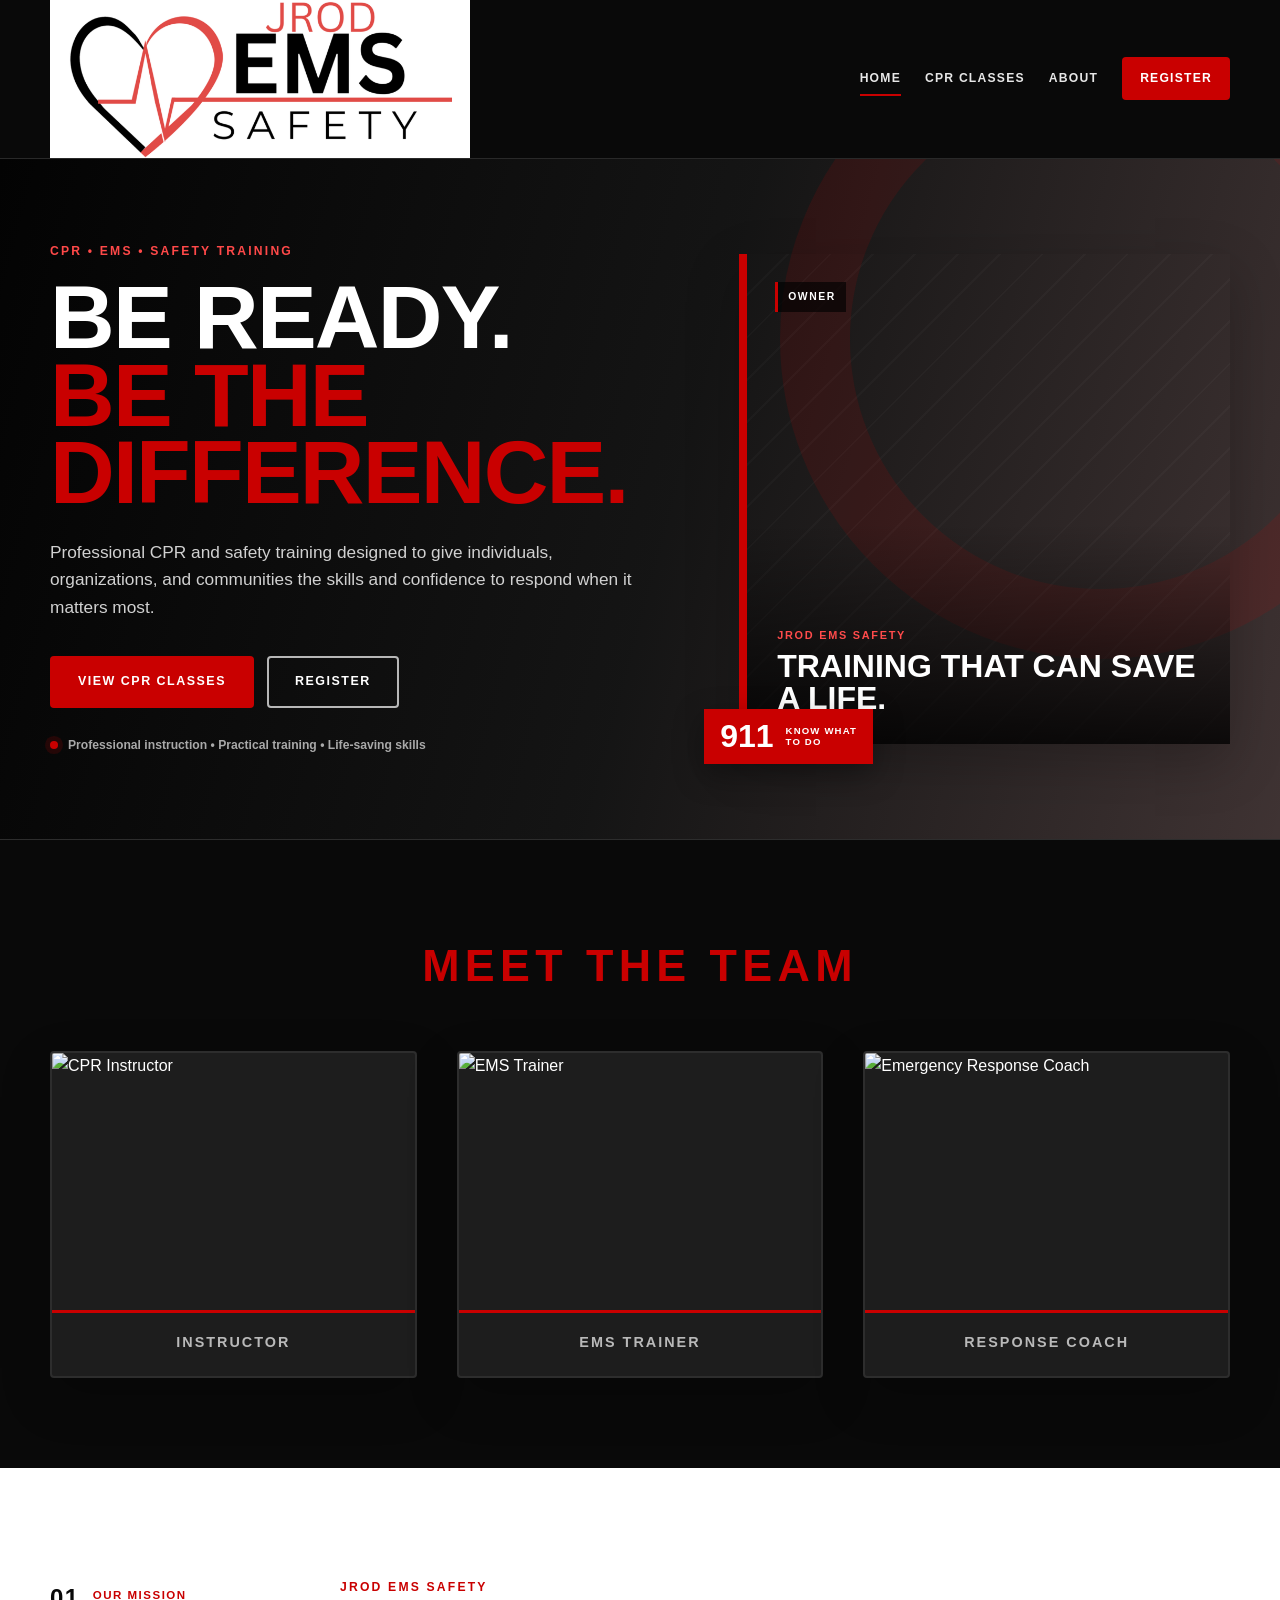
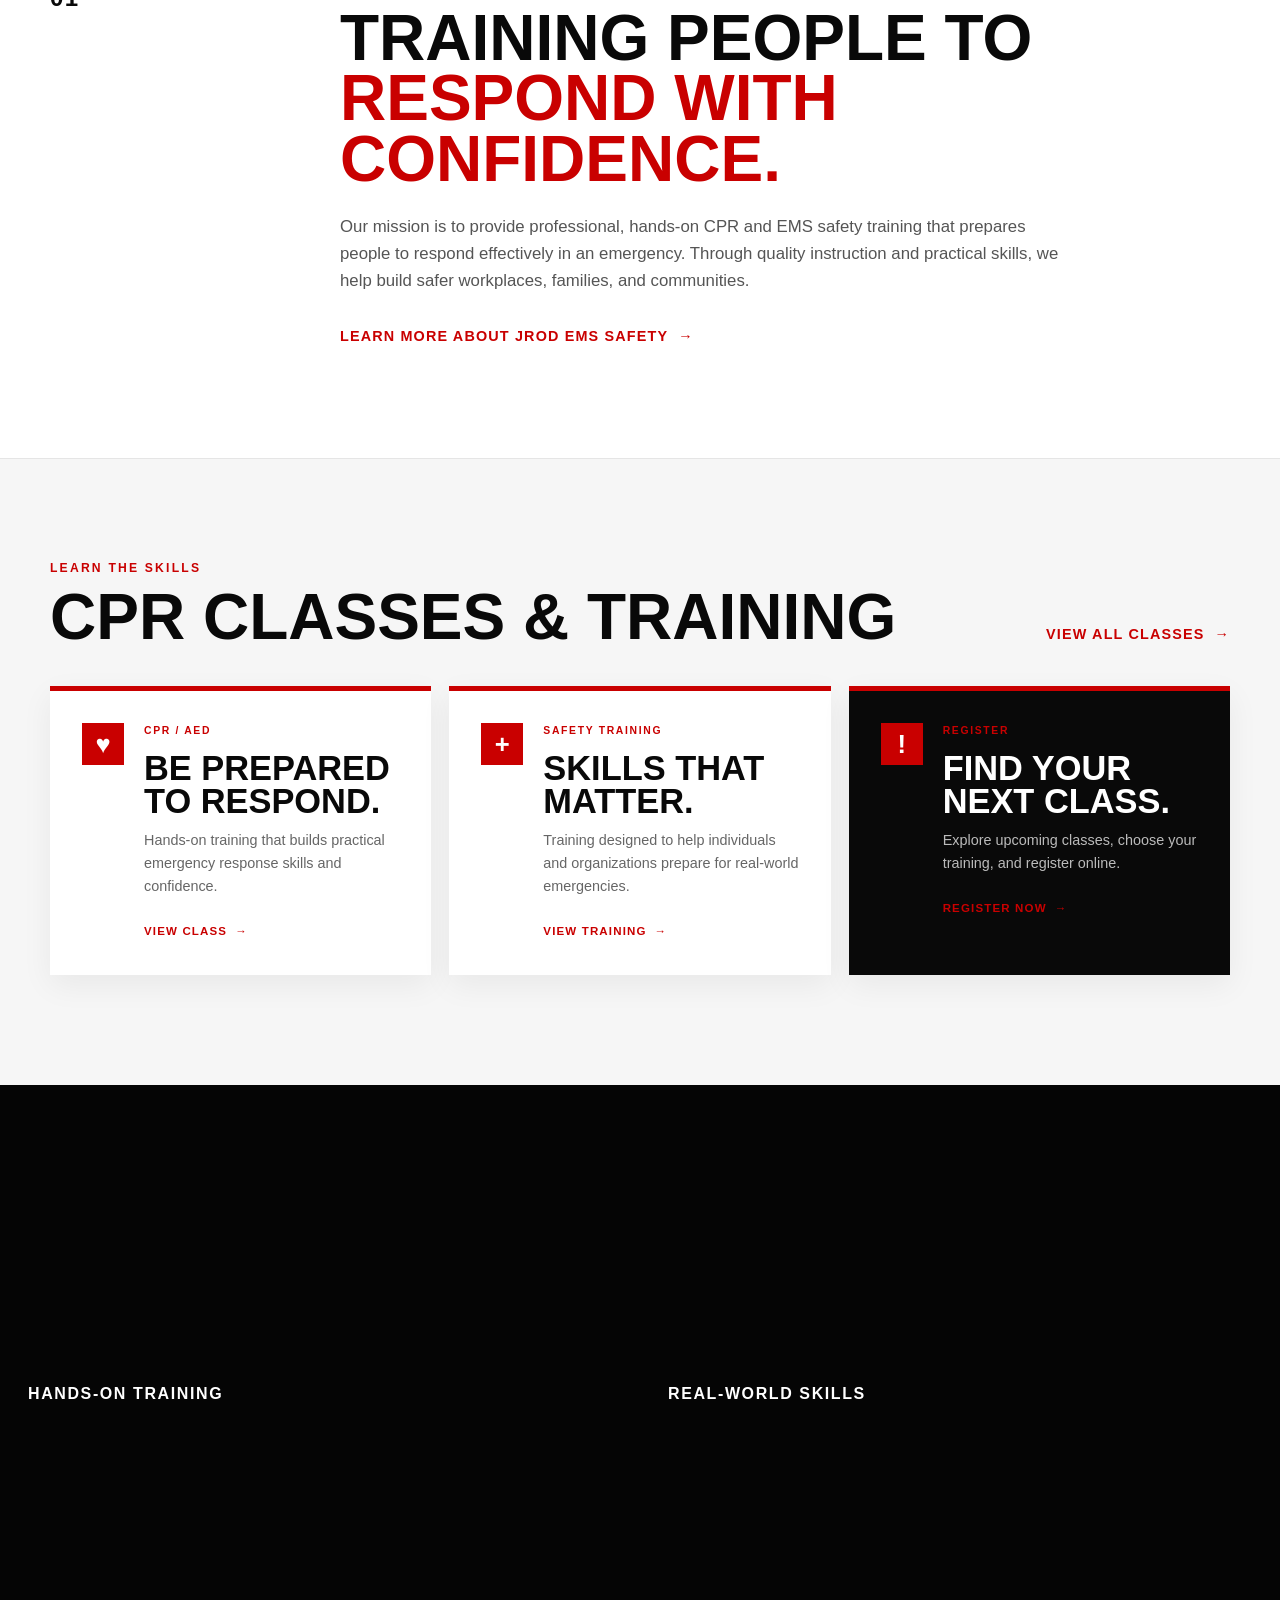
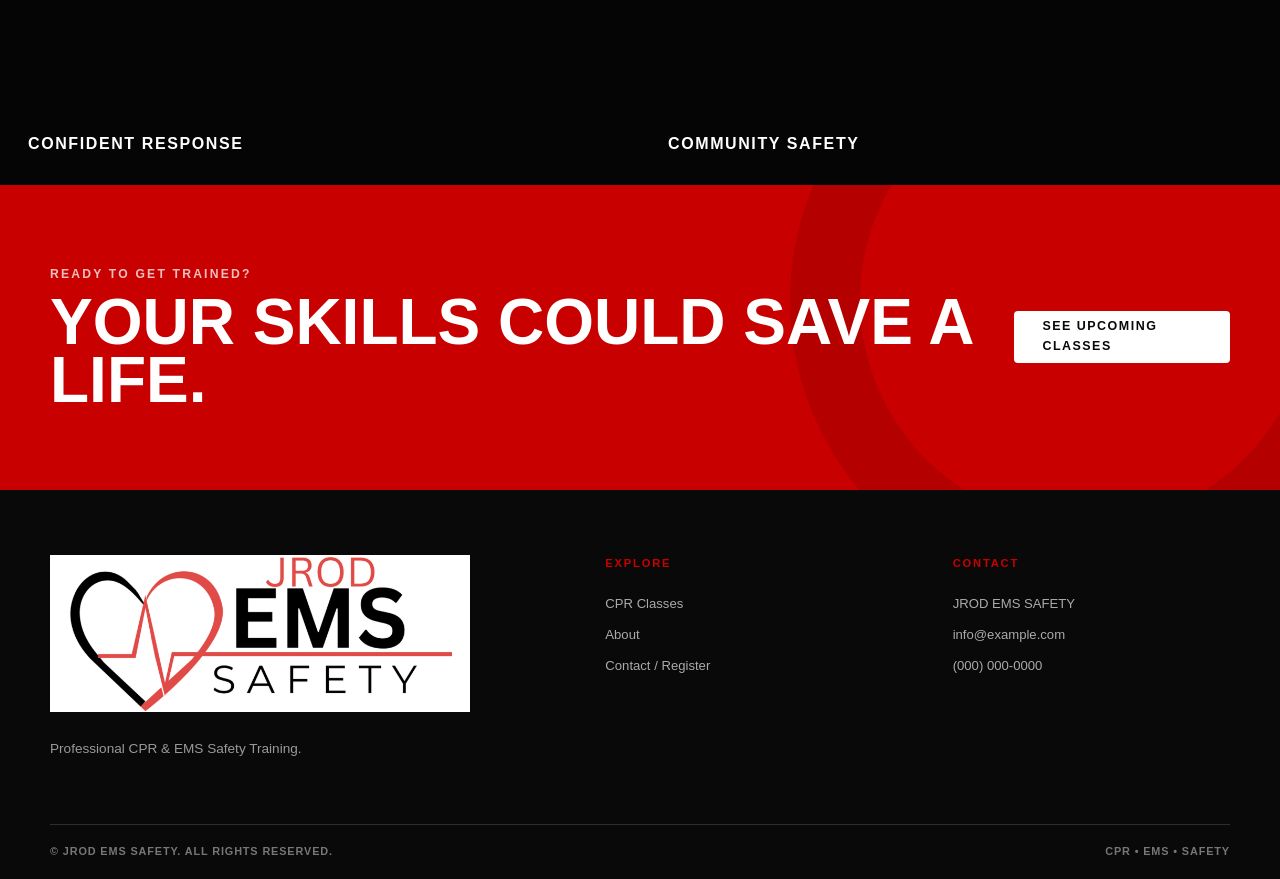
==== commit 69680e5e: "Fix" ====
--- a/index.html
+++ b/index.html
@@ -2,7 +2,7 @@
 <html lang="en">
 <head>
   <meta charset="UTF-8">
-  <meta name="viewport" content="width=device-width, initial-scale=1.0">
+  <meta-name="viewport" content="width=device-width, initial-scale=1.0">
   <meta name="description" content="JROD EMS SAFETY — Professional CPR and EMS safety training. View classes, learn about our instructors, and register for upcoming courses.">
   <title>JROD EMS SAFETY | CPR & EMS Safety Training</title>
 
@@ -34,96 +34,94 @@
 </header>
 
 
-  <main>
-
-    <!-- HERO -->
-    <section class="hero">
-      <div class="hero-content">
-
-        <div class="hero-copy">
-          <p class="eyebrow">CPR • EMS • SAFETY TRAINING</p>
-
-          <h1>
-            Be Ready.<br>
-            <span>Be the Difference.</span>
-          </h1>
-
-          <p class="hero-text">
-            Professional CPR and safety training designed to give individuals,
-            organizations, and communities the skills and confidence to respond
-            when it matters most.
-          </p>
-
-          <div class="hero-actions">
-            <a class="btn btn-red" href="classes.html">View CPR Classes</a>
-            <a class="btn btn-outline" href="contact.html">Register</a>
+<main>
+
+  <!-- HERO -->
+  <section class="hero">
+    <div class="hero-content">
+
+      <div class="hero-copy">
+        <p class="eyebrow">CPR • EMS • SAFETY TRAINING</p>
+
+        <h1>
+          Be Ready.<br>
+          <span>Be the Difference.</span>
+        </h1>
+
+        <p class="hero-text">
+          Professional CPR and safety training designed to give individuals,
+          organizations, and communities the skills and confidence to respond
+          when it matters most.
+        </p>
+
+        <div class="hero-actions">
+          <a class="btn btn-red" href="classes.html">View CPR Classes</a>
+          <a class="btn btn-outline" href="contact.html">Register</a>
+        </div>
+
+        <div class="hero-trust">
+          <span class="trust-dot"></span>
+          <span>Professional instruction • Practical training • Life-saving skills</span>
+        </div>
+      </div>
+
+      <!-- OWNER PHOTO -->
+      <div class="hero-visual">
+
+        <div class="hero-photo-placeholder"
+             style="
+               background-image: url('https://images.unsplash.com/photo-1634468413956-831adf9d5a06?q=80&w=687&auto=format&fit=crop');
+               background-size: cover;
+               background-position: center;
+             ">
+          <div class="photo-overlay"></div>
+
+          <div class="photo-caption">
+            <span>JROD EMS SAFETY</span>
+            <strong>Training That Can Save a Life.</strong>
           </div>
-
-          <div class="hero-trust">
-            <span class="trust-dot"></span>
-            <span>Professional instruction • Practical training • Life-saving skills</span>
-          </div>
-        </div>
-
-      <!-- OWNER PHOTO (with Unsplash image) -->
-<div class="hero-visual">
-
-  <div class="hero-photo-placeholder"
-       style="background-image: url('https://images.unsplash.com/photo-1634468413956-831adf9d5a06?q=80&w=687&auto=format&fit=crop&ixlib=rb-4.1.0&ixid=M3wxMjA3fDB8MHxwaG90by1wYWdlfHx8fGVufDB8fHx8fA%3D%3D'); 
-              background-size: cover; 
-              background-position: center;">
-    
-    <div class="photo-overlay"></div>
-
-    <div class="photo-caption">
-      <span>JROD EMS SAFETY</span>
-      <strong>Training That Can Save a Life.</strong>
+        </div>
+
+        <div class="emergency-badge" style="bottom:-20px;">
+          <span class="badge-number">911</span>
+          <span class="badge-label">KNOW WHAT<br>TO DO</span>
+        </div>
+
+      </div>
     </div>
-  </div>
-
-  <!-- BADGE MOVED DOWN -->
-  <div class="emergency-badge" style="bottom:-20px;">
-    <span class="badge-number">911</span>
-    <span class="badge-label">KNOW WHAT<br>TO DO</span>
-  </div>
-
-</div>
-</section>
-
-
-<!-- EMPLOYEE PHOTO SECTION -->
-<section class="employee-section">
-  <div class="section-inner">
-
-    <h2 class="employee-heading">Meet the Team</h2>
-
-    <div class="employee-grid">
-
-      <!-- Instructor -->
-      <div class="employee-card">
-        <img src="https://images.unsplash.com/photo-1755548413928-e750c73a21f5?q=80&w=1887&auto=format&fit=crop&ixlib=rb-4.1.0&ixid=M3wxMjA3fDB8MHxwaG90by1wYWdlfHx8fGVufDB8fHx8fA%3D%3D" 
-             alt="CPR Instructor">
-        <p class="employee-name">Instructor</p>
-      </div>
-
-      <!-- EMS Trainer -->
-      <div class="employee-card">
-        <img src="https://images.unsplash.com/photo-1649260257620-3fd04e1952e5?q=80&w=687&auto=format&fit=crop&ixlib=rb-4.1.0&ixid=M3wxMjA3fDB8MHxwaG90by1wYWdlfHx8fGVufDB8fHx8fA%3D%3D" 
-             alt="EMS Trainer">
-        <p class="employee-name">EMS Trainer</p>
-      </div>
-
-      <!-- Response Coach -->
-      <div class="employee-card">
-        <img src="https://images.unsplash.com/photo-1581092334606-1b1a2c2f9c3a?auto=format&fit=crop&w=800&q=80" 
-             alt="Emergency Response Coach">
-        <p class="employee-name">Response Coach</p>
+  </section>
+
+
+  <!-- EMPLOYEE PHOTO SECTION -->
+  <section class="employee-section">
+    <div class="section-inner">
+
+      <h2 class="employee-heading">Meet the Team</h2>
+
+      <div class="employee-grid">
+
+        <div class="employee-card">
+          <img src="https://images.unsplash.com/photo-1755548413928-e750c73a21f5?q=80&w=1887&auto=format&fit=crop"
+               alt="CPR Instructor">
+          <p class="employee-name">Instructor</p>
+        </div>
+
+        <div class="employee-card">
+          <img src="https://images.unsplash.com/photo-1649260257620-3fd04e1952e5?q=80&w=687&auto=format&fit=crop"
+               alt="EMS Trainer">
+          <p class="employee-name">EMS Trainer</p>
+        </div>
+
+        <div class="employee-card">
+          <img src="https://images.unsplash.com/photo-1581092334606-1b1a2c2f9c3a?auto=format&fit=crop&w=800&q=80"
+               alt="Emergency Response Coach">
+          <p class="employee-name">Response Coach</p>
+        </div>
+
       </div>
 
     </div>
-
-  </div>
-</section>
+  </section>
 
 
     <!-- MISSION -->
@@ -271,9 +269,7 @@
             <img src="images/JROD.png" alt="JROD EMS Safety Logo" class="logo-slide-throb">
            </div>
           <div class="brand-wordmark">
-            <span class="ems">EMS</span>
-            <span class="brand-line"></span>
-            <span class="safety">SAFETY</span>
+           
           </div>
         </a>
 
--- a/style.css
+++ b/style.css
@@ -283,6 +283,14 @@
   }
 }
 
+@keyframes logoThrob {
+  0%   { transform: scale(1); }
+  40%  { transform: scale(1.06); }
+  55%  { transform: scale(1.02); }
+  70%  { transform: scale(1.06); }
+  100% { transform: scale(1); }
+}
+
 /* =========================================================
    RESPONSIVE LOGO SIZING
 ========================================================= */
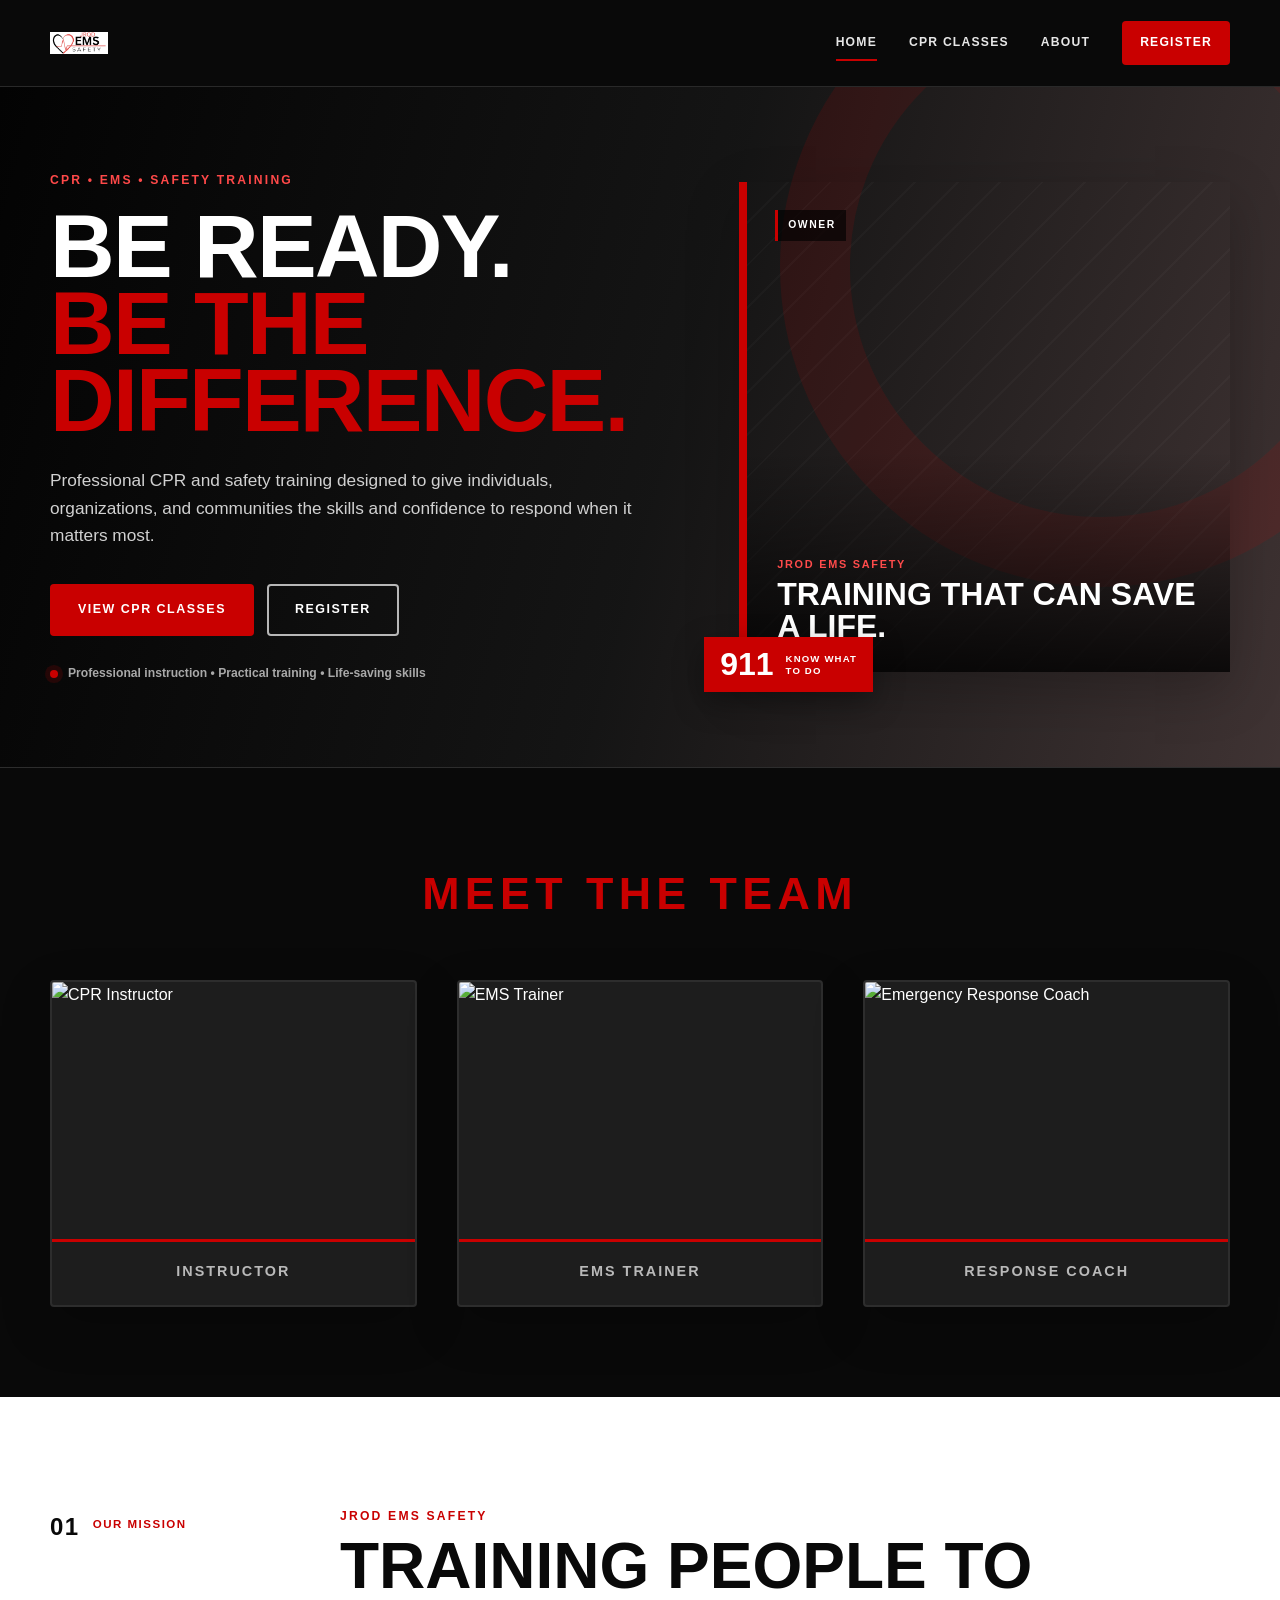
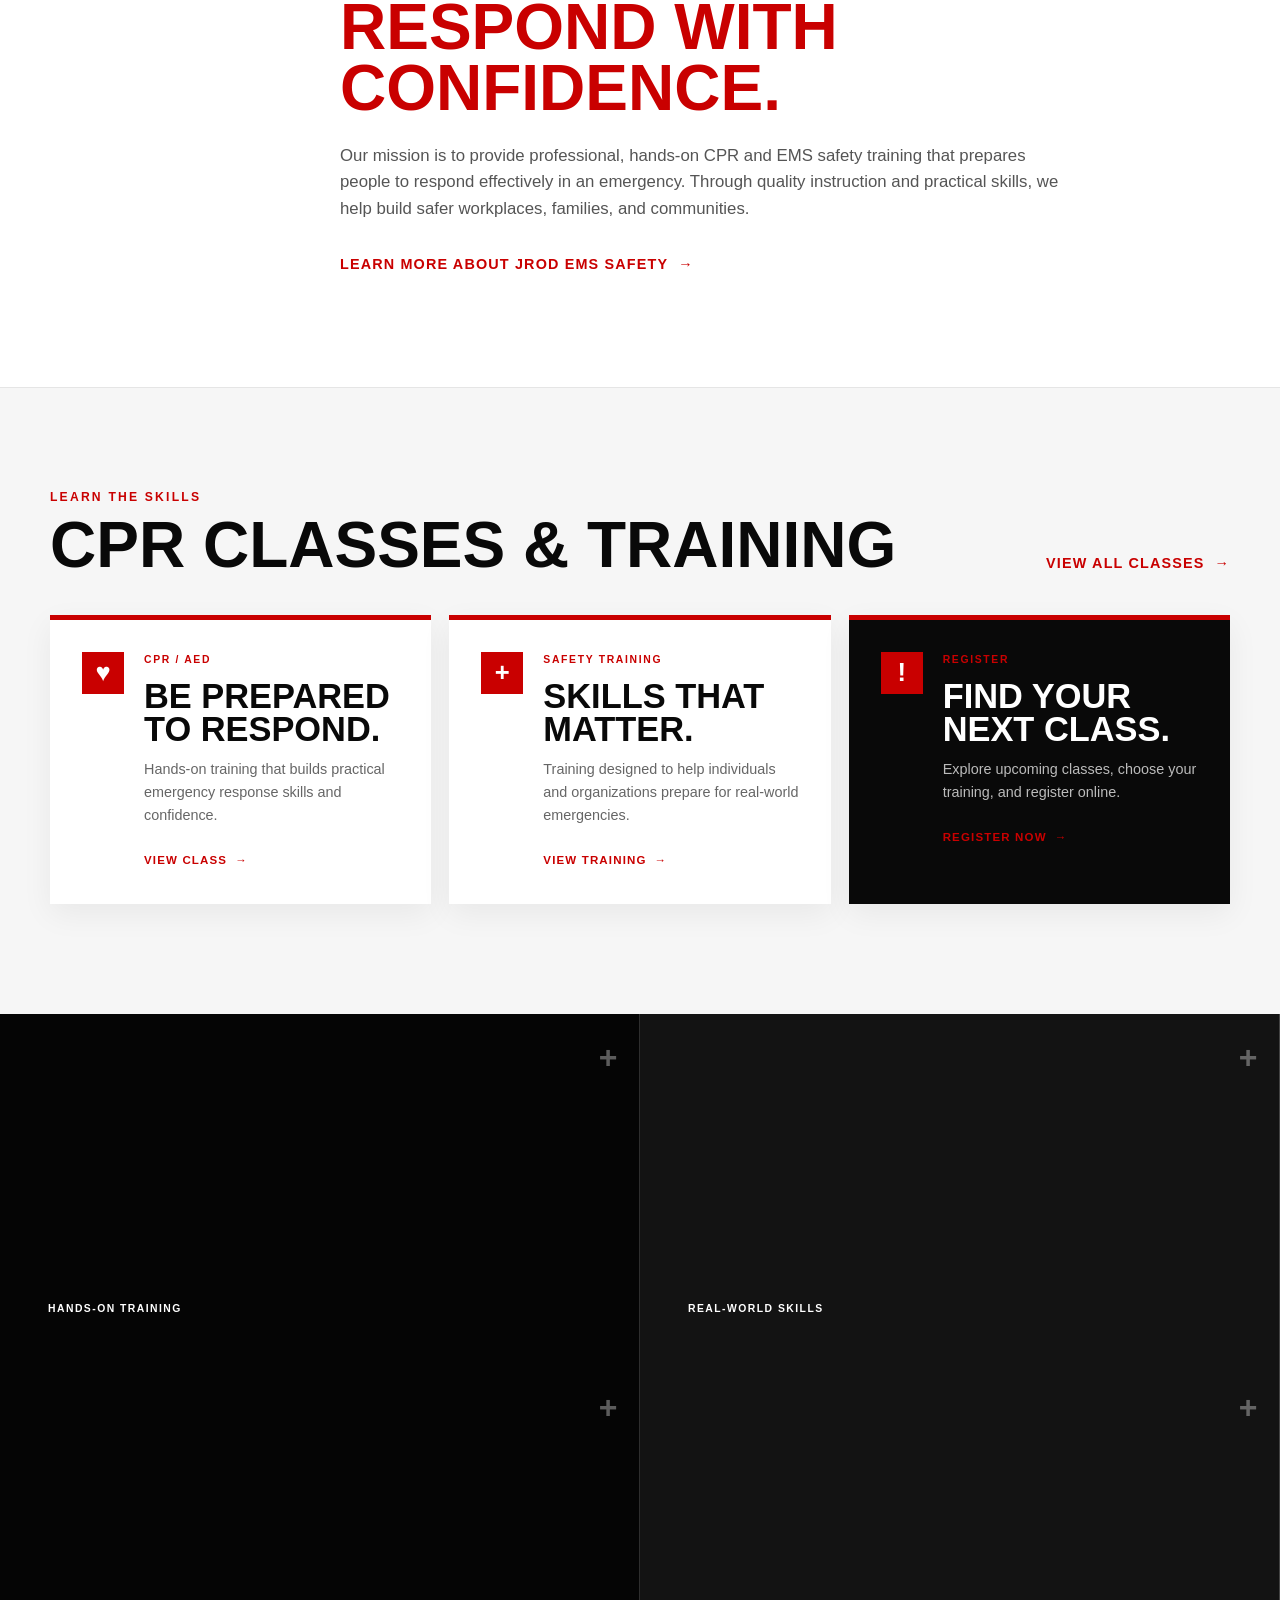
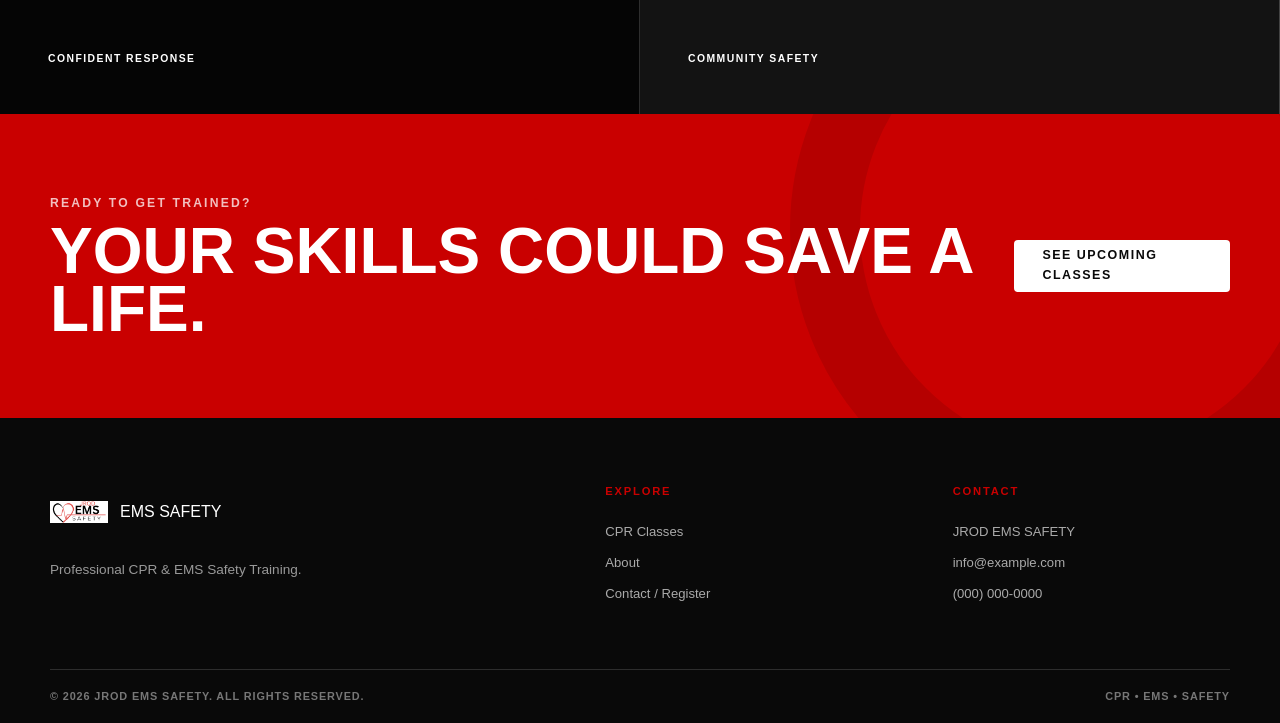
==== commit bb53d813: "revert" ====
--- a/index.html
+++ b/index.html
@@ -2,7 +2,7 @@
 <html lang="en">
 <head>
   <meta charset="UTF-8">
-  <meta-name="viewport" content="width=device-width, initial-scale=1.0">
+  <meta name="viewport" content="width=device-width, initial-scale=1.0">
   <meta name="description" content="JROD EMS SAFETY — Professional CPR and EMS safety training. View classes, learn about our instructors, and register for upcoming courses.">
   <title>JROD EMS SAFETY | CPR & EMS Safety Training</title>
 
@@ -15,113 +15,126 @@
 
 <body>
 
-<!-- HEADER -->
-<header class="site-header">
-  <div class="header-inner">
-
-    <a class="brand" href="index.html" aria-label="JROD EMS SAFETY Home">
-      <img src="images/JROD.png" alt="JROD EMS Safety Logo" class="brand-logo">
-    </a>
-
-    <nav class="main-nav" aria-label="Main navigation">
-      <a href="index.html" class="active">Home</a>
-      <a href="classes.html">CPR Classes</a>
-      <a href="about.html">About</a>
-      <a href="contact.html" class="nav-register">Register</a>
-    </nav>
-
-  </div>
-</header>
-
-
-<main>
-
-  <!-- HERO -->
-  <section class="hero">
-    <div class="hero-content">
-
-      <div class="hero-copy">
-        <p class="eyebrow">CPR • EMS • SAFETY TRAINING</p>
-
-        <h1>
-          Be Ready.<br>
-          <span>Be the Difference.</span>
-        </h1>
-
-        <p class="hero-text">
-          Professional CPR and safety training designed to give individuals,
-          organizations, and communities the skills and confidence to respond
-          when it matters most.
-        </p>
-
-        <div class="hero-actions">
-          <a class="btn btn-red" href="classes.html">View CPR Classes</a>
-          <a class="btn btn-outline" href="contact.html">Register</a>
-        </div>
-
-        <div class="hero-trust">
-          <span class="trust-dot"></span>
-          <span>Professional instruction • Practical training • Life-saving skills</span>
-        </div>
-      </div>
-
-      <!-- OWNER PHOTO -->
-      <div class="hero-visual">
-
-        <div class="hero-photo-placeholder"
-             style="
-               background-image: url('https://images.unsplash.com/photo-1634468413956-831adf9d5a06?q=80&w=687&auto=format&fit=crop');
-               background-size: cover;
-               background-position: center;
-             ">
-          <div class="photo-overlay"></div>
-
-          <div class="photo-caption">
-            <span>JROD EMS SAFETY</span>
-            <strong>Training That Can Save a Life.</strong>
-          </div>
-        </div>
-
-        <div class="emergency-badge" style="bottom:-20px;">
-          <span class="badge-number">911</span>
-          <span class="badge-label">KNOW WHAT<br>TO DO</span>
-        </div>
-
-      </div>
-    </div>
-  </section>
-
-
-  <!-- EMPLOYEE PHOTO SECTION -->
-  <section class="employee-section">
-    <div class="section-inner">
-
-      <h2 class="employee-heading">Meet the Team</h2>
-
-      <div class="employee-grid">
-
-        <div class="employee-card">
-          <img src="https://images.unsplash.com/photo-1755548413928-e750c73a21f5?q=80&w=1887&auto=format&fit=crop"
-               alt="CPR Instructor">
-          <p class="employee-name">Instructor</p>
-        </div>
-
-        <div class="employee-card">
-          <img src="https://images.unsplash.com/photo-1649260257620-3fd04e1952e5?q=80&w=687&auto=format&fit=crop"
-               alt="EMS Trainer">
-          <p class="employee-name">EMS Trainer</p>
-        </div>
-
-        <div class="employee-card">
-          <img src="https://images.unsplash.com/photo-1581092334606-1b1a2c2f9c3a?auto=format&fit=crop&w=800&q=80"
-               alt="Emergency Response Coach">
-          <p class="employee-name">Response Coach</p>
-        </div>
-
-      </div>
-
-    </div>
-  </section>
+  <!-- HEADER -->
+  <header class="site-header">
+    <div class="header-inner">
+
+      <a class="brand" href="index.html" aria-label="JROD EMS SAFETY Home">
+
+        <div class="brand-mark">
+          <div class="logo-container">
+            <img src="images/JROD.png" alt="JROD EMS Safety Logo" class="logo-slide-throb">
+          </div>
+        </div>
+
+      </a>
+
+      <button class="menu-toggle" type="button" aria-label="Open navigation" aria-expanded="false">
+        <span></span>
+        <span></span>
+        <span></span>
+      </button>
+
+      <nav class="main-nav" aria-label="Main navigation">
+        <a class="active" href="index.html">Home</a>
+        <a href="classes.html">CPR Classes</a>
+        <a href="about.html">About</a>
+        <a class="nav-register" href="contact.html">Register</a>
+      </nav>
+
+    </div>
+  </header>
+
+  <main>
+
+    <!-- HERO -->
+    <section class="hero">
+      <div class="hero-content">
+
+        <div class="hero-copy">
+          <p class="eyebrow">CPR • EMS • SAFETY TRAINING</p>
+
+          <h1>
+            Be Ready.<br>
+            <span>Be the Difference.</span>
+          </h1>
+
+          <p class="hero-text">
+            Professional CPR and safety training designed to give individuals,
+            organizations, and communities the skills and confidence to respond
+            when it matters most.
+          </p>
+
+          <div class="hero-actions">
+            <a class="btn btn-red" href="classes.html">View CPR Classes</a>
+            <a class="btn btn-outline" href="contact.html">Register</a>
+          </div>
+
+          <div class="hero-trust">
+            <span class="trust-dot"></span>
+            <span>Professional instruction • Practical training • Life-saving skills</span>
+          </div>
+        </div>
+
+      <!-- OWNER PHOTO (with Unsplash image) -->
+<div class="hero-visual">
+
+  <div class="hero-photo-placeholder"
+       style="background-image: url('https://images.unsplash.com/photo-1634468413956-831adf9d5a06?q=80&w=687&auto=format&fit=crop&ixlib=rb-4.1.0&ixid=M3wxMjA3fDB8MHxwaG90by1wYWdlfHx8fGVufDB8fHx8fA%3D%3D'); 
+              background-size: cover; 
+              background-position: center;">
+    
+    <div class="photo-overlay"></div>
+
+    <div class="photo-caption">
+      <span>JROD EMS SAFETY</span>
+      <strong>Training That Can Save a Life.</strong>
+    </div>
+  </div>
+
+  <!-- BADGE MOVED DOWN -->
+  <div class="emergency-badge" style="bottom:-20px;">
+    <span class="badge-number">911</span>
+    <span class="badge-label">KNOW WHAT<br>TO DO</span>
+  </div>
+
+</div>
+</section>
+
+
+<!-- EMPLOYEE PHOTO SECTION -->
+<section class="employee-section">
+  <div class="section-inner">
+
+    <h2 class="employee-heading">Meet the Team</h2>
+
+    <div class="employee-grid">
+
+      <!-- Instructor -->
+      <div class="employee-card">
+        <img src="https://images.unsplash.com/photo-1755548413928-e750c73a21f5?q=80&w=1887&auto=format&fit=crop&ixlib=rb-4.1.0&ixid=M3wxMjA3fDB8MHxwaG90by1wYWdlfHx8fGVufDB8fHx8fA%3D%3D" 
+             alt="CPR Instructor">
+        <p class="employee-name">Instructor</p>
+      </div>
+
+      <!-- EMS Trainer -->
+      <div class="employee-card">
+        <img src="https://images.unsplash.com/photo-1649260257620-3fd04e1952e5?q=80&w=687&auto=format&fit=crop&ixlib=rb-4.1.0&ixid=M3wxMjA3fDB8MHxwaG90by1wYWdlfHx8fGVufDB8fHx8fA%3D%3D" 
+             alt="EMS Trainer">
+        <p class="employee-name">EMS Trainer</p>
+      </div>
+
+      <!-- Response Coach -->
+      <div class="employee-card">
+        <img src="https://images.unsplash.com/photo-1581092334606-1b1a2c2f9c3a?auto=format&fit=crop&w=800&q=80" 
+             alt="Emergency Response Coach">
+        <p class="employee-name">Response Coach</p>
+      </div>
+
+    </div>
+
+  </div>
+</section>
 
 
     <!-- MISSION -->
@@ -269,7 +282,9 @@
             <img src="images/JROD.png" alt="JROD EMS Safety Logo" class="logo-slide-throb">
            </div>
           <div class="brand-wordmark">
-           
+            <span class="ems">EMS</span>
+            <span class="brand-line"></span>
+            <span class="safety">SAFETY</span>
           </div>
         </a>
 
@@ -319,4 +334,4 @@
   </script>
 
 </body>
-</html>
+</html>
--- a/style.css
+++ b/style.css
@@ -3,10 +3,6 @@
    Home Page Styles
    Brand: Black + Red / CPR-inspired
    ========================================================= */
-
-/* =========================================================
-   ROOT VARIABLES
-========================================================= */
 
 :root {
   --black: #090909;
@@ -26,9 +22,7 @@
   --shadow: 0 18px 50px rgba(0, 0, 0, 0.22);
 }
 
-/* =========================================================
-   RESET
-========================================================= */
+/* ---------- RESET ---------- */
 
 * {
   box-sizing: border-box;
@@ -67,9 +61,7 @@
   color: var(--white);
 }
 
-/* =========================================================
-   SHARED LAYOUT
-========================================================= */
+/* ---------- SHARED ---------- */
 
 .section-inner,
 .header-inner,
@@ -162,9 +154,7 @@
   background: var(--off-white);
 }
 
-/* =========================================================
-   HEADER + NAV + LOGO  (WORKS WITH YOUR CURRENT HTML)
-========================================================= */
+/* ---------- HEADER ---------- */
 
 .site-header {
   position: relative;
@@ -175,61 +165,31 @@
 }
 
 .header-inner {
-  min-height: 120px;
+  min-height: 86px;
   display: flex;
   align-items: center;
   justify-content: space-between;
   gap: 30px;
 }
 
-/* Brand container */
 .brand {
   display: inline-flex;
   align-items: center;
-  flex-shrink: 0;
-  text-decoration: none;
-  width: 420px; /* desktop default */
-}
-
-/* Your existing HTML uses .brand-mark → make it visible */
+  gap: 12px;
+  min-width: 220px;
+}
+
 .brand-mark {
-  display: flex;
-  align-items: center;
-}
-
-/* Your existing HTML uses .logo-container */
-.logo-container {
-  display: flex;
-  align-items: center;
-  width: 100%;
-  height: auto;
-}
-
-/* Your existing HTML uses .logo-slide-throb → apply animation + sizing */
-.logo-slide-throb {
-  display: block;
-  width: 100%;
-  height: auto;
-  max-height: none;
-  object-fit: contain;
-
-  /* animation start state */
-  opacity: 0;
-  transform: translateX(-45px);
-
-  /* slide + throb animation */
-  animation:
-    logoSlideIn 0.9s ease-out forwards,
-    logoThrob 3.5s ease-in-out 1s infinite;
-
-  transform-origin: center center;
-}
-
-/* Main navigation */
+  width: 58px;
+  height: 58px;
+  display: grid;
+  place-items: center;
+}
+
 .main-nav {
   display: flex;
   align-items: center;
-  gap: 24px;
+  gap: 32px;
 }
 
 .main-nav a {
@@ -269,61 +229,24 @@
   display: none;
 }
 
-/* No hamburger menu */
 .menu-toggle {
   display: none;
-}
-
-/* Reduced motion support */
-@media (prefers-reduced-motion: reduce) {
-  .logo-slide-throb {
-    opacity: 1;
-    transform: none;
-    animation: none;
-  }
-}
-
-@keyframes logoThrob {
-  0%   { transform: scale(1); }
-  40%  { transform: scale(1.06); }
-  55%  { transform: scale(1.02); }
-  70%  { transform: scale(1.06); }
-  100% { transform: scale(1); }
-}
-
-/* =========================================================
-   RESPONSIVE LOGO SIZING
-========================================================= */
-
-/* Tablet */
-@media (max-width: 760px) {
-  .brand {
-    width: 300px;
-  }
-
-  .header-inner {
-    min-height: 100px;
-    flex-wrap: wrap;
-    gap: 16px;
-  }
-
-  .main-nav {
-    flex-wrap: wrap;
-    justify-content: flex-end;
-    gap: 16px;
-  }
-}
-
-/* Mobile */
-@media (max-width: 480px) {
-  .brand {
-    width: 220px;
-  }
-}
-
-/* =========================================================
-   HERO
-========================================================= */
+  width: 44px;
+  height: 44px;
+  border: 0;
+  background: transparent;
+  cursor: pointer;
+}
+
+.menu-toggle span {
+  display: block;
+  width: 25px;
+  height: 2px;
+  margin: 5px auto;
+  background: var(--white);
+}
+
+/* ---------- HERO ---------- */
 
 .hero {
   position: relative;
@@ -431,14 +354,16 @@
   box-shadow: var(--shadow);
 }
 
-/* Optional real photo:
-.hero-photo-placeholder {
+/*
+  Replace the placeholder background with the client's
+  professional instructor photo:
+
   background-image:
     linear-gradient(rgba(0,0,0,.12), rgba(0,0,0,.35)),
     url("images/instructors.jpg");
+
   background-size: cover;
   background-position: center;
-}
 */
 
 .photo-overlay {
@@ -521,9 +446,7 @@
   line-height: 1.2;
 }
 
-/* =========================================================
-   MISSION
-========================================================= */
+/* ---------- MISSION ---------- */
 
 .mission-section {
   padding: 110px 0;
@@ -581,9 +504,7 @@
   margin-top: 30px;
 }
 
-/* =========================================================
-   CLASSES
-========================================================= */
+/* ---------- CLASSES ---------- */
 
 .classes-preview {
   padding: 100px 0 110px;
@@ -593,7 +514,7 @@
 
 .section-heading {
   display: flex;
-  align-items: flex-end;
+  align-items: end;
   justify-content: space-between;
   gap: 30px;
   margin-bottom: 40px;
@@ -678,7 +599,7 @@
 }
 
 .class-card a span {
-  transition: transform 0.2s ease;
+  transition: transform .2s ease;
 }
 
 .class-card a:hover span {
@@ -689,15 +610,473 @@
   display: none;
 }
 
-/* =========================================================
-   PHOTO STRIP (WIDE)
-========================================================= */
+/* ---------- PHOTO STRIP ---------- */
 
 .photo-strip {
   display: grid;
-  grid-template-columns: repeat(2, 1fr);
+  grid-template-columns: repeat(4, 1fr);
+  min-height: 260px;
+  background: var(--black);
+}
+
+.photo-tile {
+  position: relative;
+  min-height: 260px;
+  overflow: hidden;
+  background:
+    linear-gradient(to top, rgba(0,0,0,.75), rgba(0,0,0,.05)),
+    linear-gradient(135deg, #303030, #737373);
+  border-right: 1px solid rgba(255,255,255,.15);
+}
+
+/*
+  Replace each tile with actual class photos:
+
+  .photo-one {
+    background-image:
+      linear-gradient(to top, rgba(0,0,0,.7), transparent),
+      url("images/class-1.jpg");
+    background-size: cover;
+    background-position: center;
+  }
+*/
+
+.photo-tile:nth-child(even) {
+  background-color: #222;
+}
+
+.photo-tile::after {
+  content: "+";
+  position: absolute;
+  top: 18px;
+  right: 20px;
+  color: rgba(255,255,255,.35);
+  font-family: "Barlow Condensed", Impact, sans-serif;
+  font-size: 2rem;
+}
+
+.photo-tile span {
+  position: absolute;
+  left: 20px;
+  bottom: 18px;
+  color: var(--white);
+  font-size: 0.65rem;
+  font-weight: 800;
+  letter-spacing: 0.14em;
+}
+
+/* ---------- FINAL CTA ---------- */
+
+.final-cta {
+  position: relative;
+  overflow: hidden;
+  padding: 80px 0;
+  background: var(--red);
+  color: var(--white);
+}
+
+.final-cta::before {
+  content: "";
+  position: absolute;
+  right: -100px;
+  top: -180px;
+  width: 450px;
+  height: 450px;
+  border: 70px solid rgba(0,0,0,.1);
+  border-radius: 50%;
+}
+
+.final-cta-inner {
+  position: relative;
+  z-index: 1;
+  display: flex;
+  align-items: center;
+  justify-content: space-between;
+  gap: 40px;
+}
+
+.final-cta .section-kicker {
+  color: rgba(255,255,255,.75);
+}
+
+.final-cta h2 {
+  font-family: "Barlow Condensed", Impact, sans-serif;
+  font-size: clamp(3rem, 5vw, 5rem);
+  line-height: .9;
+  text-transform: uppercase;
+}
+
+/* ---------- FOOTER ---------- */
+
+.site-footer {
+  background: var(--black);
+  color: var(--white);
+}
+
+.footer-inner {
+  display: grid;
+  grid-template-columns: 1.4fr .8fr .8fr;
+  gap: 70px;
+  padding: 65px 0;
+}
+
+.brand-footer {
+  min-width: 0;
+}
+
+.footer-brand > p {
+  max-width: 270px;
+  margin-top: 18px;
+  color: #999;
+  font-size: .85rem;
+}
+
+.footer-links,
+.footer-contact {
+  display: flex;
+  flex-direction: column;
+  gap: 10px;
+}
+
+.footer-links h3,
+.footer-contact h3 {
+  margin-bottom: 10px;
+  color: var(--red);
+  font-size: .7rem;
+  font-weight: 800;
+  letter-spacing: .16em;
+  text-transform: uppercase;
+}
+
+.footer-links a,
+.footer-contact p,
+.footer-contact a {
+  color: #aaa;
+  font-size: .82rem;
+}
+
+.footer-links a:hover,
+.footer-contact a:hover {
+  color: var(--white);
+}
+
+.footer-bottom {
+  width: min(100% - 40px, var(--max-width));
+  margin-inline: auto;
+  padding: 18px 0;
+  display: flex;
+  align-items: center;
+  justify-content: space-between;
+  gap: 20px;
+  border-top: 1px solid var(--border);
+  color: #777;
+  font-size: .68rem;
+  font-weight: 600;
+  letter-spacing: .08em;
+  text-transform: uppercase;
+}
+
+/* ---------- RESPONSIVE ---------- */
+
+@media (max-width: 1000px) {
+
+  .hero-content {
+    grid-template-columns: 1fr;
+    gap: 50px;
+  }
+
+  .hero {
+    min-height: auto;
+  }
+
+  .hero-visual {
+    min-height: 460px;
+    max-width: 680px;
+  }
+
+  .mission-grid {
+    grid-template-columns: 1fr;
+    gap: 25px;
+  }
+
+  .class-cards {
+    grid-template-columns: 1fr;
+  }
+
+  .class-card {
+    min-height: auto;
+  }
+
+  .photo-strip {
+    grid-template-columns: repeat(2, 1fr);
+  }
+
+  .footer-inner {
+    grid-template-columns: 1fr 1fr;
+  }
+
+  .footer-brand {
+    grid-column: 1 / -1;
+  }
+}
+
+@media (max-width: 760px) {
+
+  .section-inner,
+  .header-inner,
+  .footer-inner {
+    width: min(100% - 30px, var(--max-width));
+  }
+
+  .header-inner {
+    min-height: 76px;
+  }
+
+  .menu-toggle {
+    display: block;
+  }
+
+  .main-nav {
+    position: absolute;
+    left: 15px;
+    right: 15px;
+    top: calc(100% + 1px);
+    display: none;
+    flex-direction: column;
+    align-items: stretch;
+    gap: 0;
+    padding: 12px;
+    background: var(--black);
+    border: 1px solid var(--border);
+    box-shadow: var(--shadow);
+  }
+
+  .main-nav.open {
+    display: flex;
+  }
+
+  .main-nav a {
+    padding: 14px 10px;
+  }
+
+  .main-nav .nav-register {
+    margin-top: 8px;
+    text-align: center;
+  }
+
+  .brand {
+    min-width: auto;
+  }
+
+  .brand-wordmark {
+    width: 100px;
+  }
+
+  .hero-content {
+    width: min(100% - 30px, var(--max-width));
+    padding: 70px 0;
+  }
+
+  .hero h1 {
+    font-size: clamp(3.6rem, 17vw, 5.6rem);
+  }
+
+  .hero-text {
+    font-size: .98rem;
+  }
+
+  .hero-visual {
+    min-height: 390px;
+  }
+
+  .hero-photo-placeholder {
+    left: 20px;
+  }
+
+  .emergency-badge {
+    bottom: 25px;
+  }
+
+  .mission-section,
+  .classes-preview {
+    padding: 75px 0;
+  }
+
+  .mission-copy h2,
+  .section-heading h2 {
+    font-size: clamp(2.8rem, 13vw, 4.4rem);
+  }
+
+  .section-heading {
+    align-items: flex-start;
+  }
+
+  .desktop-link {
+    display: none;
+  }
+
+  .mobile-class-link {
+    display: inline-flex;
+    margin-top: 30px;
+  }
+
+  .photo-strip {
+    grid-template-columns: 1fr 1fr;
+  }
+
+  .photo-tile {
+    min-height: 190px;
+  }
+
+  .final-cta {
+    padding: 65px 0;
+  }
+
+  .final-cta-inner {
+    flex-direction: column;
+    align-items: flex-start;
+  }
+
+  .footer-inner {
+    grid-template-columns: 1fr;
+    gap: 40px;
+    padding: 50px 0;
+  }
+
+  .footer-brand {
+    grid-column: auto;
+  }
+
+  .footer-bottom {
+    flex-direction: column;
+    align-items: flex-start;
+    padding: 18px 0 25px;
+  }
+}
+
+@media (max-width: 480px) {
+
+  .hero-actions {
+    flex-direction: column;
+    align-items: stretch;
+  }
+
+  .hero-actions .btn {
+    width: 100%;
+  }
+
+  .hero-visual {
+    min-height: 330px;
+  }
+
+  .hero-photo-placeholder {
+    left: 10px;
+    border-left-width: 5px;
+  }
+
+  .emergency-badge {
+    left: 0;
+    bottom: 15px;
+  }
+
+  .class-card {
+    flex-direction: column;
+    padding: 26px;
+  }
+
+  .photo-strip {
+    grid-template-columns: 1fr;
+  }
+
+  .photo-tile {
+    min-height: 210px;
+  }
+
+  
+  .btn {
+    min-height: 50px;
+  }
+}
+/* ---------- INSTRUCTORS / EMPLOYEE SECTION (BRAND MATCHED) ---------- */
+
+.employee-section {
+  padding: 90px 0;
+  background: var(--black);
+  color: var(--white);
+  border-top: 1px solid var(--border);
+}
+
+.employee-heading {
+  font-family: "Barlow Condensed", Impact, sans-serif;
+  font-size: 2.8rem;
+  text-transform: uppercase;
+  text-align: center;
+  letter-spacing: 0.12em;
+  margin-bottom: 50px;
+  color: var(--red);
+}
+
+/* Grid layout */
+.employee-grid {
+  display: grid;
+  grid-template-columns: repeat(auto-fit, minmax(260px, 1fr));
+  gap: 40px;
+}
+
+/* Individual card */
+.employee-card {
+  background: var(--black-card);
+  border: 2px solid var(--border);
+  border-radius: var(--radius);
+  box-shadow: var(--shadow);
+  overflow: hidden;
+  transition: transform 0.25s ease, box-shadow 0.25s ease;
+}
+
+.employee-card:hover {
+  transform: translateY(-6px);
+  box-shadow: 0 22px 55px rgba(0,0,0,0.35);
+}
+
+/* Photo */
+.employee-card img {
+  width: 100%;
+  height: 260px;
+  object-fit: cover;
+  display: block;
+  border-bottom: 3px solid var(--red);
+}
+
+/* Name label */
+.employee-name {
+  padding: 18px 20px 22px;
+  font-size: 0.9rem;
+  font-weight: 800;
+  text-transform: uppercase;
+  letter-spacing: 0.14em;
+  color: var(--gray);
+  text-align: center;
+}
+
+/* Mobile adjustments */
+@media (max-width: 640px) {
+  .employee-section {
+    padding: 70px 0;
+  }
+
+  .employee-heading {
+    font-size: 2.2rem;
+  }
+
+  .employee-card img {
+    height: 220px;
+  }
+}
+/* Wider photo strip */
+.photo-strip {
+  display: grid;
+  grid-template-columns: repeat(2, 1fr); /* wider tiles */
   min-height: 350px;
-  background: var(--black);
 }
 
 .photo-tile {
@@ -727,894 +1106,646 @@
   z-index: 2;
 }
 
+/* Mobile */
+@media (max-width: 768px) {
+  .photo-strip {
+    grid-template-columns: 1fr;
+  }
+  .photo-tile {
+    min-height: 260px;
+  }
+}
+
+@media (max-width: 480px) {
+  .photo-tile {
+    min-height: 220px;
+  }
+}
+/* =========================
+   JROD LOGO
+========================= */
+
+.brand {
+    display: inline-flex;
+    align-items: center;
+    flex-shrink: 0;
+    text-decoration: none;
+}
+
+.brand-logo {
+    display: block;
+    width: 170px;
+    height: auto;
+    max-height: 64px;
+    object-fit: contain;
+
+    opacity: 0;
+    transform: translateX(-45px);
+
+    animation:
+        logoSlideIn 0.9s ease-out forwards,
+        logoThrob 3.5s ease-in-out 1s infinite;
+
+    transform-origin: center center;
+}
+
+/* Logo slides in from the left */
+@keyframes logoSlideIn {
+    0% {
+        opacity: 0;
+        transform: translateX(-45px);
+    }
+
+    100% {
+        opacity: 1;
+        transform: translateX(0);
+    }
+}
+
+/* Subtle throb */
+@keyframes logoThrob {
+    0%,
+    100% {
+        transform: scale(1);
+    }
+
+    50% {
+        transform: scale(1.045);
+    }
+}
+
+/* Accessibility */
+@media (prefers-reduced-motion: reduce) {
+    .brand-logo {
+        opacity: 1;
+        transform: none;
+        animation: none;
+    }
+}
+
+/* Mobile */
+@media (max-width: 760px) {
+    .brand-logo {
+        width: 145px;
+        max-height: 58px;
+    }
+}
+
+@media (max-width: 480px) {
+    .brand-logo {
+        width: 130px;
+        max-height: 52px;
+    }
+}
 /* =========================================================
-   FINAL CTA
+   UPCOMING CLASSES / SCHEDULE
 ========================================================= */
 
-.final-cta {
-  position: relative;
-  overflow: hidden;
-  padding: 80px 0;
-  background: var(--red);
-  color: var(--white);
-}
-
-.final-cta::before {
-  content: "";
-  position: absolute;
-  right: -100px;
-  top: -180px;
-  width: 450px;
-  height: 450px;
-  border: 70px solid rgba(0,0,0,.1);
-  border-radius: 50%;
-}
-
-.final-cta-inner {
-  position: relative;
-  z-index: 1;
-  display: flex;
-  align-items: center;
-  justify-content: space-between;
-  gap: 40px;
-}
-
-.final-cta .section-kicker {
-  color: rgba(255,255,255,.75);
-}
-
-.final-cta h2 {
-  font-family: "Barlow Condensed", Impact, sans-serif;
-  font-size: clamp(3rem, 5vw, 5rem);
-  line-height: 0.9;
-  text-transform: uppercase;
-}
-
+.schedule-section {
+    padding: 60px 0;
+    background: var(--black-soft);
+}
+
+.schedule-section .section-heading {
+    text-align: center;
+    width: min(100% - 40px, 800px);
+    margin: 0 auto;
+}
+
+.schedule-section .eyebrow {
+    display: block;
+    margin-bottom: 10px;
+    color: var(--red);
+    font-size: .8rem;
+    font-weight: 800;
+    letter-spacing: .15em;
+}
+
+.schedule-section .section-heading h2 {
+    margin: 0 0 12px;
+    color: var(--white);
+    font-size: clamp(2.5rem, 5vw, 4rem);
+}
+
+.schedule-section .section-heading p {
+    margin: 0;
+    color: var(--gray);
+    font-size: 1rem;
+}
+
+.schedule-grid {
+    width: min(100% - 40px, 1180px);
+    margin: 35px auto 0;
+    display: grid;
+    gap: 16px;
+}
+
+.schedule-card {
+    display: grid;
+    grid-template-columns: 100px 1fr auto;
+    align-items: center;
+    gap: 25px;
+    padding: 20px;
+    background: var(--black-card);
+    border: 1px solid var(--border);
+    border-left: 4px solid var(--red);
+    border-radius: 4px;
+}
+
+.schedule-date {
+    text-align: center;
+    border-right: 1px solid var(--border);
+    padding-right: 20px;
+}
+
+.schedule-date .month {
+    display: block;
+    color: var(--red);
+    font-size: .8rem;
+    font-weight: 800;
+    letter-spacing: .15em;
+}
+
+.schedule-date .day {
+    display: block;
+    color: var(--white);
+    font-family: "Barlow Condensed", Impact, sans-serif;
+    font-size: 3rem;
+    font-weight: 700;
+    line-height: 1;
+}
+
+.schedule-info h3 {
+    margin: 0 0 6px;
+    color: var(--white);
+    font-family: "Barlow Condensed", Impact, sans-serif;
+    font-size: 1.7rem;
+    text-transform: uppercase;
+}
+
+.schedule-info p {
+    margin: 4px 0;
+    color: var(--gray);
+}
+
+.schedule-info strong {
+    color: var(--white);
+}
+
+.schedule-card .btn {
+    white-space: nowrap;
+    color: #ffffff;
+    font-size: 1.05rem;
+}
+
+/* Mobile */
+@media (max-width: 760px) {
+
+    .schedule-section {
+        padding: 50px 0;
+    }
+
+    .schedule-card {
+        grid-template-columns: 75px 1fr;
+        gap: 18px;
+    }
+
+    .schedule-date {
+        padding-right: 15px;
+    }
+
+    .schedule-date .day {
+        font-size: 2.5rem;
+    }
+
+    .schedule-info h3 {
+        font-size: 1.45rem;
+    }
+
+    .schedule-card .btn {
+        grid-column: 1 / -1;
+        width: 100%;
+    }
+}
 /* =========================================================
-   FOOTER
+   GOOGLE SHEET SCHEDULE
 ========================================================= */
 
-.site-footer {
-  background: var(--black);
-  color: var(--white);
-}
-
-.footer-inner {
-  display: grid;
-  grid-template-columns: 1.4fr 0.8fr 0.8fr;
-  gap: 70px;
-  padding: 65px 0;
-}
-
-.brand-footer {
-  min-width: 0;
-}
-
-.footer-brand > p {
-  max-width: 270px;
-  margin-top: 18px;
-  color: #999;
-  font-size: 0.85rem;
-}
-
-.footer-links,
-.footer-contact {
-  display: flex;
-  flex-direction: column;
-  gap: 10px;
-}
-
-.footer-links h3,
-.footer-contact h3 {
-  margin-bottom: 10px;
-  color: var(--red);
-  font-size: 0.7rem;
-  font-weight: 800;
-  letter-spacing: 0.16em;
-  text-transform: uppercase;
-}
-
-.footer-links a,
-.footer-contact p,
-.footer-contact a {
-  color: #aaa;
-  font-size: 0.82rem;
-}
-
-.footer-links a:hover,
-.footer-contact a:hover {
-  color: var(--white);
-}
-
-.footer-bottom {
-  width: min(100% - 40px, var(--max-width));
-  margin-inline: auto;
-  padding: 18px 0;
-  display: flex;
-  align-items: center;
-  justify-content: space-between;
-  gap: 20px;
-  border-top: 1px solid var(--border);
-  color: #777;
-  font-size: 0.68rem;
-  font-weight: 600;
-  letter-spacing: 0.08em;
-  text-transform: uppercase;
-}
-
+.schedule-loading {
+    padding: 35px 20px;
+    text-align: center;
+    color: var(--gray);
+    background: var(--black-card);
+    border: 1px solid var(--border);
+    border-radius: 4px;
+}
+
+.schedule-empty {
+    padding: 35px 20px;
+    text-align: center;
+    color: var(--gray);
+    background: var(--black-card);
+    border: 1px solid var(--border);
+    border-radius: 4px;
+}
+
+.schedule-error {
+    padding: 25px 20px;
+    text-align: center;
+    color: var(--white);
+    background: var(--black-card);
+    border: 1px solid var(--red);
+    border-left: 4px solid var(--red);
+    border-radius: 4px;
+}
+
+.schedule-card {
+    transition: transform .2s ease, border-color .2s ease;
+}
+
+.schedule-card:hover {
+    transform: translateY(-2px);
+    border-color: var(--red);
+}
+
+.schedule-info .class-description {
+    margin-top: 8px;
+}
+
+.schedule-info .class-location {
+    font-size: .9rem;
+}
 /* =========================================================
-   SCHEDULE (UPCOMING CLASSES)
+   REGISTRATION PAGE
 ========================================================= */
 
-.schedule-section {
-  padding: 60px 0;
-  background: var(--black-soft);
-}
-
-.schedule-section .section-heading {
-  text-align: center;
-  width: min(100% - 40px, 800px);
-  margin: 0 auto;
-}
-
-.schedule-section .eyebrow {
-  display: block;
-  margin-bottom: 10px;
-  color: var(--red);
-  font-size: 0.8rem;
-  font-weight: 800;
-  letter-spacing: 0.15em;
-}
-
-.schedule-section .section-heading h2 {
-  margin: 0 0 12px;
-  color: var(--white);
-  font-size: clamp(2.5rem, 5vw, 4rem);
-}
-
-.schedule-section .section-heading p {
-  margin: 0;
-  color: var(--gray);
-  font-size: 1rem;
-}
-
-.schedule-grid {
-  width: min(100% - 40px, 1180px);
-  margin: 35px auto 0;
-  display: grid;
-  gap: 16px;
-}
-
-.schedule-card {
-  display: grid;
-  grid-template-columns: 100px 1fr auto;
-  align-items: center;
-  gap: 25px;
-  padding: 20px;
-  background: var(--black-card);
-  border: 1px solid var(--border);
-  border-left: 4px solid var(--red);
-  border-radius: 4px;
-  transition: transform 0.2s ease, border-color 0.2s ease;
-}
-
-.schedule-card:hover {
-  transform: translateY(-2px);
-  border-color: var(--red);
-}
-
-.schedule-date {
-  text-align: center;
-  border-right: 1px solid var(--border);
-  padding-right: 20px;
-}
-
-.schedule-date .month {
-  display: block;
-  color: var(--red);
-  font-size: 0.8rem;
-  font-weight: 800;
-  letter-spacing: 0.15em;
-}
-
-.schedule-date .day {
-  display: block;
-  color: var(--white);
-  font-family: "Barlow Condensed", Impact, sans-serif;
-  font-size: 3rem;
-  font-weight: 700;
-  line-height: 1;
-}
-
-.schedule-info h3 {
-  margin: 0 0 6px;
-  color: var(--white);
-  font-family: "Barlow Condensed", Impact, sans-serif;
-  font-size: 1.7rem;
-  text-transform: uppercase;
-}
-
-.schedule-info p {
-  margin: 4px 0;
-  color: var(--gray);
-}
-
-.schedule-info strong {
-  color: var(--white);
-}
-
-.schedule-info .class-description {
-  margin-top: 8px;
-}
-
-.schedule-info .class-location {
-  font-size: 0.9rem;
-}
-
-.schedule-card .btn {
-  white-space: nowrap;
-  color: var(--white);
-  font-size: 1.05rem;
-}
-
-.schedule-loading,
-.schedule-empty {
-  padding: 35px 20px;
-  text-align: center;
-  color: var(--gray);
-  background: var(--black-card);
-  border: 1px solid var(--border);
-  border-radius: 4px;
-}
-
-.schedule-error {
-  padding: 25px 20px;
-  text-align: center;
-  color: var(--white);
-  background: var(--black-card);
-  border: 1px solid var(--red);
-  border-left: 4px solid var(--red);
-  border-radius: 4px;
-}
-
-/* =========================================================
-   REGISTRATION PAGE HERO
-========================================================= */
-
 .page-hero {
-  padding: 100px 20px 80px;
-  background: var(--black);
-  border-bottom: 1px solid var(--border);
+    padding: 100px 20px 80px;
+    background: var(--black);
+    border-bottom: 1px solid var(--border);
 }
 
 .page-hero-inner {
-  width: min(100%, 850px);
-  margin: 0 auto;
-  text-align: center;
+    width: min(100%, 850px);
+    margin: 0 auto;
+    text-align: center;
 }
 
 .page-hero .eyebrow {
-  display: block;
-  margin-bottom: 12px;
-  color: var(--red);
-  font-size: 0.8rem;
-  font-weight: 800;
-  letter-spacing: 0.15em;
+    display: block;
+    margin-bottom: 12px;
+    color: var(--red);
+    font-size: .8rem;
+    font-weight: 800;
+    letter-spacing: .15em;
 }
 
 .page-hero h1 {
-  margin: 0 0 20px;
-  color: var(--white);
-  font-family: "Barlow Condensed", Impact, sans-serif;
-  font-size: clamp(4rem, 9vw, 7rem);
-  line-height: 0.9;
-  text-transform: uppercase;
+    margin: 0 0 20px;
+    color: var(--white);
+    font-family: "Barlow Condensed", Impact, sans-serif;
+    font-size: clamp(4rem, 9vw, 7rem);
+    line-height: .9;
+    text-transform: uppercase;
 }
 
 .page-hero h1 span {
-  color: var(--red);
+    color: var(--red);
 }
 
 .page-hero p {
-  max-width: 680px;
-  margin: 0 auto;
-  color: var(--gray);
-  font-size: 1.05rem;
-  line-height: 1.7;
-}
+    max-width: 680px;
+    margin: 0 auto;
+    color: var(--gray);
+    font-size: 1.05rem;
+    line-height: 1.7;
+}
+
 
 /* =========================================================
    REGISTRATION CARDS
 ========================================================= */
 
 .registration-section {
-  padding: 90px 0;
-  background: var(--black-soft);
+    padding: 90px 0;
+    background: var(--black-soft);
 }
 
 .registration-section .section-heading {
-  width: min(100% - 40px, 800px);
-  margin: 0 auto 45px;
-  text-align: center;
+    width: min(100% - 40px, 800px);
+    margin: 0 auto 45px;
+    text-align: center;
 }
 
 .registration-section .section-heading .eyebrow {
-  display: block;
-  margin-bottom: 10px;
-  color: var(--red);
-  font-size: 0.8rem;
-  font-weight: 800;
-  letter-spacing: 0.15em;
+    display: block;
+    margin-bottom: 10px;
+    color: var(--red);
+    font-size: .8rem;
+    font-weight: 800;
+    letter-spacing: .15em;
 }
 
 .registration-section .section-heading h2 {
-  margin: 0 0 12px;
-  color: var(--white);
-  font-family: "Barlow Condensed", Impact, sans-serif;
-  font-size: clamp(2.8rem, 5vw, 4.5rem);
-  text-transform: uppercase;
+    margin: 0 0 12px;
+    color: var(--white);
+    font-family: "Barlow Condensed", Impact, sans-serif;
+    font-size: clamp(2.8rem, 5vw, 4.5rem);
+    text-transform: uppercase;
 }
 
 .registration-section .section-heading p {
-  margin: 0;
-  color: var(--gray);
-}
+    margin: 0;
+    color: var(--gray);
+}
+
 
 .registration-grid {
-  width: min(100% - 40px, 1180px);
-  margin: 0 auto;
-  display: grid;
-  grid-template-columns: repeat(3, 1fr);
-  gap: 20px;
-}
+    width: min(100% - 40px, 1180px);
+    margin: 0 auto;
+    display: grid;
+    grid-template-columns: repeat(3, 1fr);
+    gap: 20px;
+}
+
 
 .registration-card {
-  position: relative;
-  display: flex;
-  flex-direction: column;
-  min-height: 560px;
-  overflow: hidden;
-  background: var(--black-card);
-  border: 1px solid var(--border);
-  border-top: 4px solid var(--red);
-  border-radius: 4px;
-  box-shadow: 0 18px 50px rgba(0,0,0,.22);
-  transition: transform 0.25s ease, border-color 0.25s ease;
-}
+    position: relative;
+    display: flex;
+    flex-direction: column;
+    min-height: 560px;
+    overflow: hidden;
+    background: var(--black-card);
+    border: 1px solid var(--border);
+    border-top: 4px solid var(--red);
+    border-radius: 4px;
+    box-shadow: 0 18px 50px rgba(0,0,0,.22);
+    transition:
+        transform .25s ease,
+        border-color .25s ease;
+}
+
 
 .registration-card:hover {
-  transform: translateY(-6px);
-  border-color: var(--red);
-}
+    transform: translateY(-6px);
+    border-color: var(--red);
+}
+
 
 .registration-number {
-  position: absolute;
-  top: 12px;
-  right: 18px;
-  color: rgba(255,255,255,.08);
-  font-family: "Barlow Condensed", Impact, sans-serif;
-  font-size: 5rem;
-  font-weight: 800;
-  line-height: 1;
-}
+    position: absolute;
+    top: 12px;
+    right: 18px;
+    color: rgba(255,255,255,.08);
+    font-family: "Barlow Condensed", Impact, sans-serif;
+    font-size: 5rem;
+    font-weight: 800;
+    line-height: 1;
+}
+
 
 .registration-card-content {
-  display: flex;
-  flex-direction: column;
-  flex: 1;
-  padding: 42px 30px 30px;
-}
+    display: flex;
+    flex: 1;
+    flex-direction: column;
+    padding: 42px 30px 30px;
+}
+
 
 .registration-label {
-  margin-bottom: 12px;
-  color: var(--red);
-  font-size: 0.72rem;
-  font-weight: 800;
-  letter-spacing: 0.15em;
-}
+    margin-bottom: 12px;
+    color: var(--red);
+    font-size: .72rem;
+    font-weight: 800;
+    letter-spacing: .15em;
+}
+
 
 .registration-card h3 {
-  margin: 0 0 15px;
-  color: var(--white);
-  font-family: "Barlow Condensed", Impact, sans-serif;
-  font-size: 2.25rem;
-  line-height: 1;
-  text-transform: uppercase;
-}
-
-.registration-card-content > p {
-  margin: 0;
-  color: var(--gray);
-  line-height: 1.65;
-}
+    margin: 0 0 15px;
+    color: var(--white);
+    font-family: "Barlow Condensed", Impact, sans-serif;
+    font-size: 2.25rem;
+    line-height: 1;
+    text-transform: uppercase;
+}
+
+
+.registration-card > .registration-card-content > p {
+    margin: 0;
+    color: var(--gray);
+    line-height: 1.65;
+}
+
 
 .registration-features {
-  margin: 25px 0;
-  padding: 0;
-  list-style: none;
-  border-top: 1px solid var(--border);
-}
+    margin: 25px 0;
+    padding: 0;
+    list-style: none;
+    border-top: 1px solid var(--border);
+}
+
 
 .registration-features li {
-  position: relative;
-  padding: 12px 0 12px 22px;
-  color: var(--off-white);
-  border-bottom: 1px solid var(--border);
-  font-size: 0.92rem;
-}
+    position: relative;
+    padding: 12px 0 12px 22px;
+    color: var(--off-white);
+    border-bottom: 1px solid var(--border);
+    font-size: .92rem;
+}
+
 
 .registration-features li::before {
-  content: "✓";
-  position: absolute;
-  left: 0;
-  color: var(--red);
-  font-weight: 800;
-}
+    content: "✓";
+    position: absolute;
+    left: 0;
+    color: var(--red);
+    font-weight: 800;
+}
+
 
 .registration-bottom {
-  display: flex;
-  align-items: flex-end;
-  justify-content: space-between;
-  gap: 15px;
-  margin-top: auto;
-  padding-top: 25px;
-  border-top: 1px solid var(--border);
-}
+    display: flex;
+    align-items: flex-end;
+    justify-content: space-between;
+    gap: 15px;
+    margin-top: auto;
+    padding-top: 25px;
+    border-top: 1px solid var(--border);
+}
+
 
 .registration-price span {
-  display: block;
-  margin-bottom: 3px;
-  color: var(--dark-gray);
-  font-size: 0.65rem;
-  font-weight: 800;
-  letter-spacing: 0.12em;
-}
+    display: block;
+    margin-bottom: 3px;
+    color: var(--dark-gray);
+    font-size: .65rem;
+    font-weight: 800;
+    letter-spacing: .12em;
+}
+
 
 .registration-price strong {
-  display: block;
-  color: var(--white);
-  font-family: "Barlow Condensed", Impact, sans-serif;
-  font-size: 2.3rem;
-  line-height: 1;
-}
+    display: block;
+    color: var(--white);
+    font-family: "Barlow Condensed", Impact, sans-serif;
+    font-size: 2.3rem;
+    line-height: 1;
+}
+
 
 .registration-btn {
-  white-space: nowrap;
-  color: var(--white);
-}
+    white-space: nowrap;
+    color: #ffffff;
+}
+
 
 /* =========================================================
-   REGISTRATION INFO
+   REGISTRATION INFORMATION
 ========================================================= */
 
 .registration-info-section {
-  padding: 80px 0;
-  background: var(--black);
-}
+    padding: 80px 0;
+    background: var(--black);
+}
+
 
 .registration-info {
-  width: min(100% - 40px, 1180px);
-  margin: 0 auto;
-  display: grid;
-  grid-template-columns: 1fr 1fr;
-  gap: 60px;
-  align-items: center;
-}
+    width: min(100% - 40px, 1180px);
+    margin: 0 auto;
+    display: grid;
+    grid-template-columns: 1fr 1fr;
+    gap: 60px;
+    align-items: center;
+}
+
 
 .registration-info-copy .eyebrow {
-  display: block;
-  margin-bottom: 10px;
-  color: var(--red);
-  font-size: 0.8rem;
-  font-weight: 800;
-  letter-spacing: 0.15em;
-}
+    display: block;
+    margin-bottom: 10px;
+    color: var(--red);
+    font-size: .8rem;
+    font-weight: 800;
+    letter-spacing: .15em;
+}
+
 
 .registration-info-copy h2 {
-  margin: 0 0 18px;
-  color: var(--white);
-  font-family: "Barlow Condensed", Impact, sans-serif;
-  font-size: clamp(2.8rem, 5vw, 4.5rem);
-  line-height: 0.95;
-  text-transform: uppercase;
-}
+    margin: 0 0 18px;
+    color: var(--white);
+    font-family: "Barlow Condensed", Impact, sans-serif;
+    font-size: clamp(2.8rem, 5vw, 4.5rem);
+    line-height: .95;
+    text-transform: uppercase;
+}
+
 
 .registration-info-copy p {
-  max-width: 560px;
-  margin: 0;
-  color: var(--gray);
-  line-height: 1.7;
-}
+    max-width: 560px;
+    margin: 0;
+    color: var(--gray);
+    line-height: 1.7;
+}
+
 
 .registration-steps {
-  display: grid;
-  gap: 15px;
-}
+    display: grid;
+    gap: 15px;
+}
+
 
 .registration-step {
-  display: flex;
-  gap: 18px;
-  padding: 20px;
-  background: var(--black-card);
-  border: 1px solid var(--border);
-  border-left: 3px solid var(--red);
-}
+    display: flex;
+    gap: 18px;
+    padding: 20px;
+    background: var(--black-card);
+    border: 1px solid var(--border);
+    border-left: 3px solid var(--red);
+}
+
 
 .registration-step > span {
-  flex: 0 0 auto;
-  color: var(--red);
-  font-family: "Barlow Condensed", Impact, sans-serif;
-  font-size: 1.7rem;
-  font-weight: 700;
-}
+    flex: 0 0 auto;
+    color: var(--red);
+    font-family: "Barlow Condensed", Impact, sans-serif;
+    font-size: 1.7rem;
+    font-weight: 700;
+}
+
 
 .registration-step strong {
-  display: block;
-  margin-bottom: 5px;
-  color: var(--white);
-}
+    display: block;
+    margin-bottom: 5px;
+    color: var(--white);
+}
+
 
 .registration-step p {
-  margin: 0;
-  color: var(--gray);
-  font-size: 0.88rem;
-  line-height: 1.5;
-}
+    margin: 0;
+    color: var(--gray);
+    font-size: .88rem;
+    line-height: 1.5;
+}
+
 
 /* =========================================================
-   EMPLOYEE / INSTRUCTORS
+   MOBILE
 ========================================================= */
 
-.employee-section {
-  padding: 90px 0;
-  background: var(--black);
-  color: var(--white);
-  border-top: 1px solid var(--border);
-}
-
-.employee-heading {
-  font-family: "Barlow Condensed", Impact, sans-serif;
-  font-size: 2.8rem;
-  text-transform: uppercase;
-  text-align: center;
-  letter-spacing: 0.12em;
-  margin-bottom: 50px;
-  color: var(--red);
-}
-
-.employee-grid {
-  display: grid;
-  grid-template-columns: repeat(auto-fit, minmax(260px, 1fr));
-  gap: 40px;
-}
-
-.employee-card {
-  background: var(--black-card);
-  border: 2px solid var(--border);
-  border-radius: var(--radius);
-  box-shadow: var(--shadow);
-  overflow: hidden;
-  transition: transform 0.25s ease, box-shadow 0.25s ease;
-}
-
-.employee-card:hover {
-  transform: translateY(-6px);
-  box-shadow: 0 22px 55px rgba(0,0,0,0.35);
-}
-
-.employee-card img {
-  width: 100%;
-  height: 260px;
-  object-fit: cover;
-  display: block;
-  border-bottom: 3px solid var(--red);
-}
-
-.employee-name {
-  padding: 18px 20px 22px;
-  font-size: 0.9rem;
-  font-weight: 800;
-  text-transform: uppercase;
-  letter-spacing: 0.14em;
-  color: var(--gray);
-  text-align: center;
-}
-
-/* =========================================================
-   RESPONSIVE
-========================================================= */
-
-/* <= 1000px (tablet / small laptop) */
 @media (max-width: 1000px) {
 
-  .hero-content {
-    grid-template-columns: 1fr;
-    gap: 50px;
-  }
-
-  .hero {
-    min-height: auto;
-  }
-
-  .hero-visual {
-    min-height: 460px;
-    max-width: 680px;
-  }
-
-  .mission-grid {
-    grid-template-columns: 1fr;
-    gap: 25px;
-  }
-
-  .class-cards {
-    grid-template-columns: 1fr;
-  }
-
-  .class-card {
-    min-height: auto;
-  }
-
-  .photo-strip {
-    grid-template-columns: 1fr 1fr;
-  }
-
-  .footer-inner {
-    grid-template-columns: 1fr 1fr;
-  }
-
-  .footer-brand {
-    grid-column: 1 / -1;
-  }
-
-  .registration-grid {
-    grid-template-columns: 1fr;
-    max-width: 650px;
-  }
-
-  .registration-card {
-    min-height: auto;
-  }
-}
-
-/* <= 760px (mobile landscape / small tablet) */
+    .registration-grid {
+        grid-template-columns: 1fr;
+        max-width: 650px;
+    }
+
+    .registration-card {
+        min-height: auto;
+    }
+
+}
+
+
 @media (max-width: 760px) {
 
-  .section-inner,
-  .header-inner,
-  .footer-inner {
-    width: min(100% - 30px, var(--max-width));
-  }
-
-  .header-inner {
-    min-height: 100px;
-    flex-wrap: wrap;
-    gap: 16px;
-  }
-
-  .brand {
-    width: 300px;
-  }
-
-  .main-nav {
-    flex-wrap: wrap;
-    justify-content: flex-end;
-    gap: 16px;
-  }
-
-  .hero-content {
-    width: min(100% - 30px, var(--max-width));
-    padding: 70px 0;
-  }
-
-  .hero h1 {
-    font-size: clamp(3.6rem, 17vw, 5.6rem);
-  }
-
-  .hero-text {
-    font-size: 0.98rem;
-  }
-
-  .hero-visual {
-    min-height: 390px;
-  }
-
-  .hero-photo-placeholder {
-    left: 20px;
-  }
-
-  .emergency-badge {
-    bottom: 25px;
-  }
-
-  .mission-section,
-  .classes-preview {
-    padding: 75px 0;
-  }
-
-  .mission-copy h2,
-  .section-heading h2 {
-    font-size: clamp(2.8rem, 13vw, 4.4rem);
-  }
-
-  .section-heading {
-    align-items: flex-start;
-  }
-
-  .desktop-link {
-    display: none;
-  }
-
-  .mobile-class-link {
-    display: inline-flex;
-    margin-top: 30px;
-  }
-
-  .photo-strip {
-    grid-template-columns: 1fr 1fr;
-  }
-
-  .photo-tile {
-    min-height: 190px;
-  }
-
-  .final-cta {
-    padding: 65px 0;
-  }
-
-  .final-cta-inner {
-    flex-direction: column;
-    align-items: flex-start;
-  }
-
-  .footer-inner {
-    grid-template-columns: 1fr;
-    gap: 40px;
-    padding: 50px 0;
-  }
-
-  .footer-brand {
-    grid-column: auto;
-  }
-
-  .footer-bottom {
-    flex-direction: column;
-    align-items: flex-start;
-    padding: 18px 0 25px;
-  }
-
-  .schedule-section {
-    padding: 50px 0;
-  }
-
-  .schedule-card {
-    grid-template-columns: 75px 1fr;
-    gap: 18px;
-  }
-
-  .schedule-date {
-    padding-right: 15px;
-  }
-
-  .schedule-date .day {
-    font-size: 2.5rem;
-  }
-
-  .schedule-info h3 {
-    font-size: 1.45rem;
-  }
-
-  .schedule-card .btn {
-    grid-column: 1 / -1;
-    width: 100%;
-  }
-
-  .page-hero {
-    padding: 75px 20px 60px;
-  }
-
-  .registration-section {
-    padding: 60px 0;
-  }
-
-  .registration-info-section {
-    padding: 60px 0;
-  }
-
-  .registration-info {
-    grid-template-columns: 1fr;
-    gap: 40px;
-  }
-
-  .employee-section {
-    padding: 70px 0;
-  }
-
-  .employee-heading {
-    font-size: 2.2rem;
-  }
-
-  .employee-card img {
-    height: 220px;
-  }
-}
-
-/* <= 480px (mobile portrait) */
+    .page-hero {
+        padding: 75px 20px 60px;
+    }
+
+    .registration-section {
+        padding: 60px 0;
+    }
+
+    .registration-info-section {
+        padding: 60px 0;
+    }
+
+    .registration-info {
+        grid-template-columns: 1fr;
+        gap: 40px;
+    }
+
+}
+
+
 @media (max-width: 480px) {
 
-  .section-inner,
-  .header-inner,
-  .footer-inner {
-    width: min(100% - 20px, var(--max-width));
-  }
-
-  .brand {
-    width: 220px;
-  }
-
-  .hero-actions {
-    flex-direction: column;
-    align-items: stretch;
-  }
-
-  .hero-actions .btn {
-    width: 100%;
-  }
-
-  .hero-visual {
-    min-height: 330px;
-  }
-
-  .hero-photo-placeholder {
-    left: 10px;
-    border-left-width: 5px;
-  }
-
-  .emergency-badge {
-    left: 0;
-    bottom: 15px;
-  }
-
-  .class-card {
-    flex-direction: column;
-    padding: 26px;
-  }
-
-  .photo-strip {
-    grid-template-columns: 1fr;
-  }
-
-  .photo-tile {
-    min-height: 220px;
-  }
-
-  .btn {
-    min-height: 50px;
-  }
-
-  .registration-grid {
-    width: min(100% - 30px, 650px);
-  }
-
-  .registration-card-content {
-    padding: 35px 22px 25px;
-  }
-
-  .registration-bottom {
-    align-items: stretch;
-    flex-direction: column;
-  }
-
-  .registration-btn {
-    width: 100%;
-    text-align: center;
-  }
-}
-.brand-mark,
-.logo-container,
-.logo-slide-throb {
-  display: block !important;
-  opacity: 1 !important;
-  transform: none !important;
-  height: auto !important;
-  width: 100% !important;
-}
+    .registration-grid {
+        width: min(100% - 30px, 650px);
+    }
+
+    .registration-card-content {
+        padding: 35px 22px 25px;
+    }
+
+    .registration-bottom {
+        align-items: stretch;
+        flex-direction: column;
+    }
+
+    .registration-btn {
+        width: 100%;
+        text-align: center;
+    }
+
+}
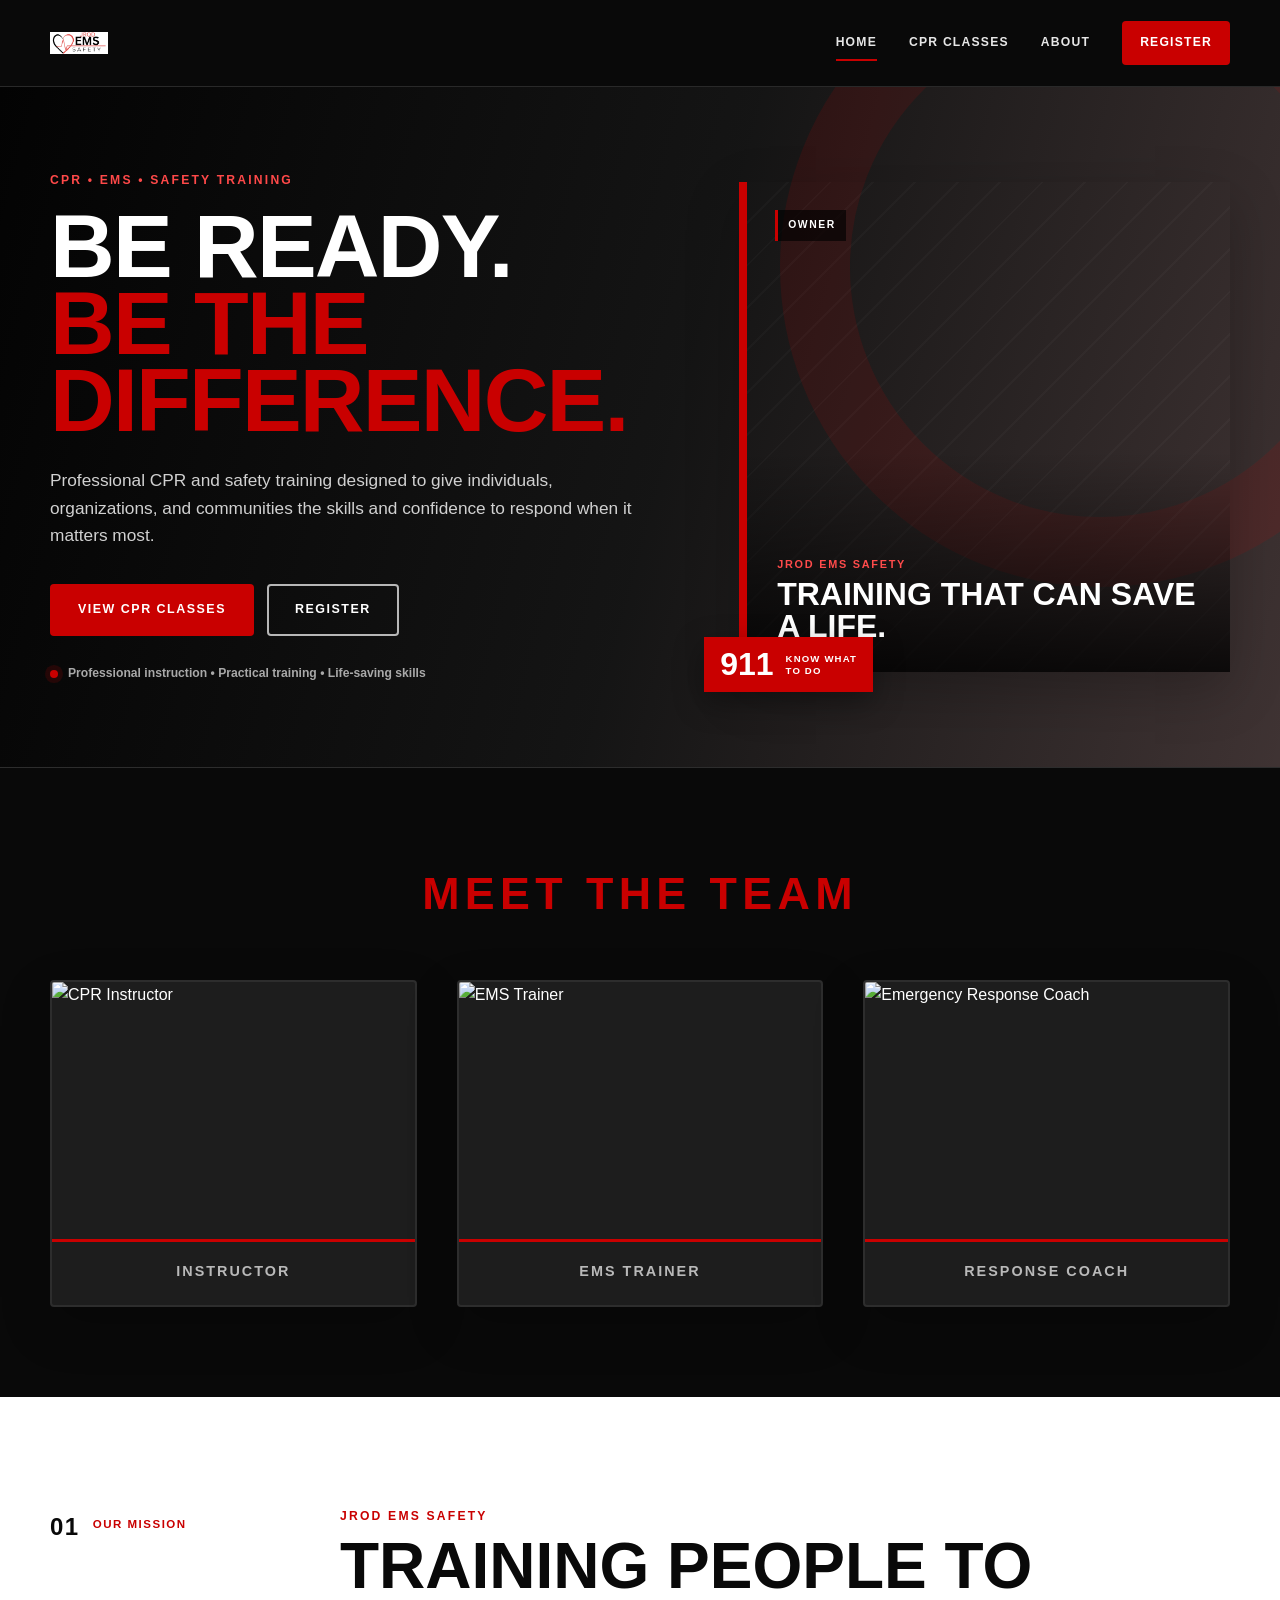
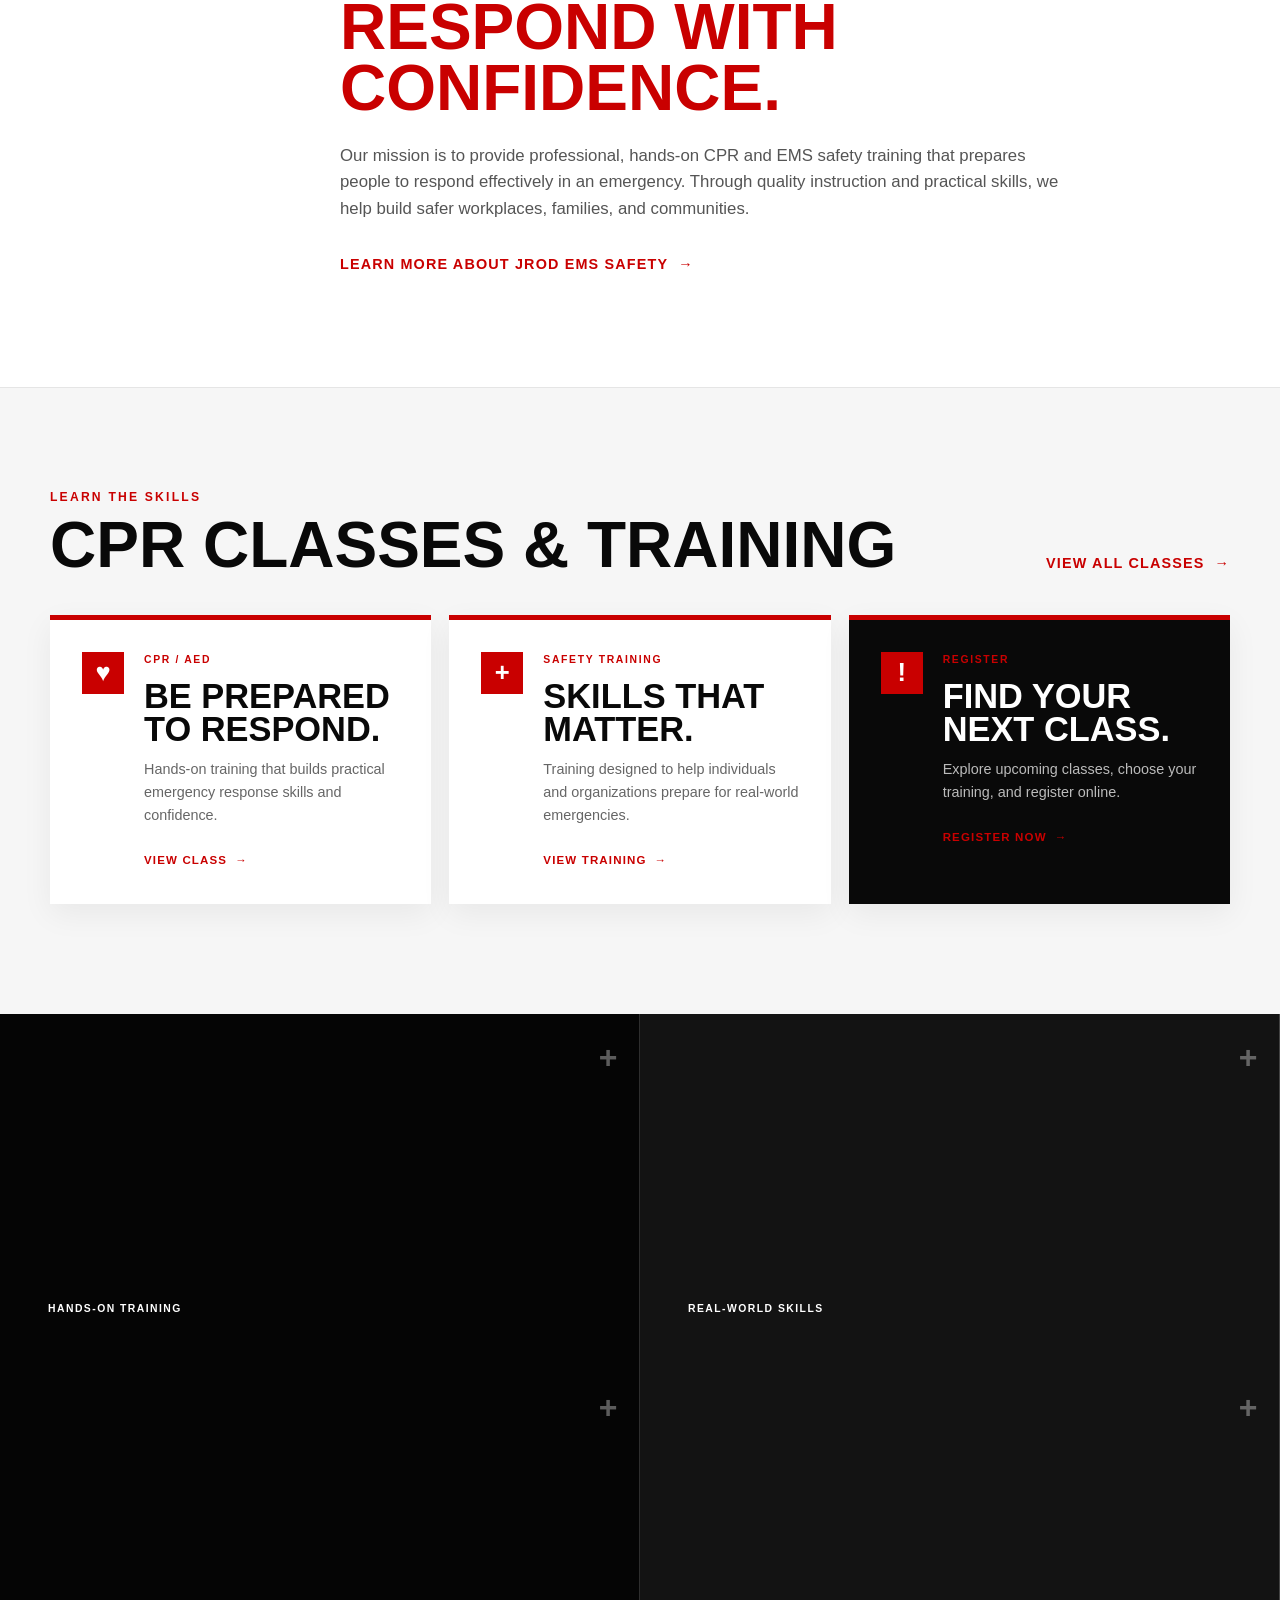
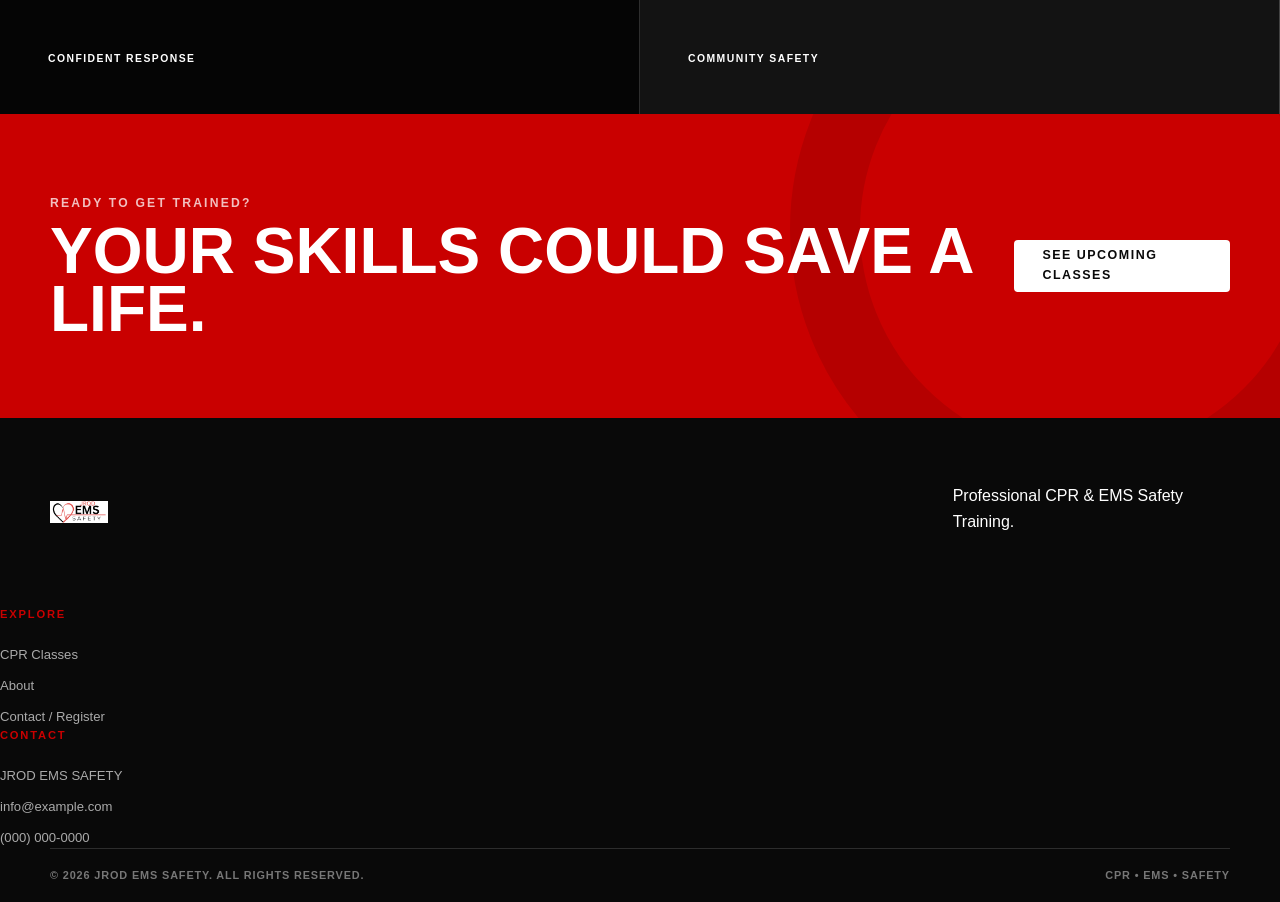
==== commit 61d95422: "logo image" ====
--- a/index.html
+++ b/index.html
@@ -281,10 +281,7 @@
           <div class="brand-mark">
             <img src="images/JROD.png" alt="JROD EMS Safety Logo" class="logo-slide-throb">
            </div>
-          <div class="brand-wordmark">
-            <span class="ems">EMS</span>
-            <span class="brand-line"></span>
-            <span class="safety">SAFETY</span>
+          
           </div>
         </a>
 
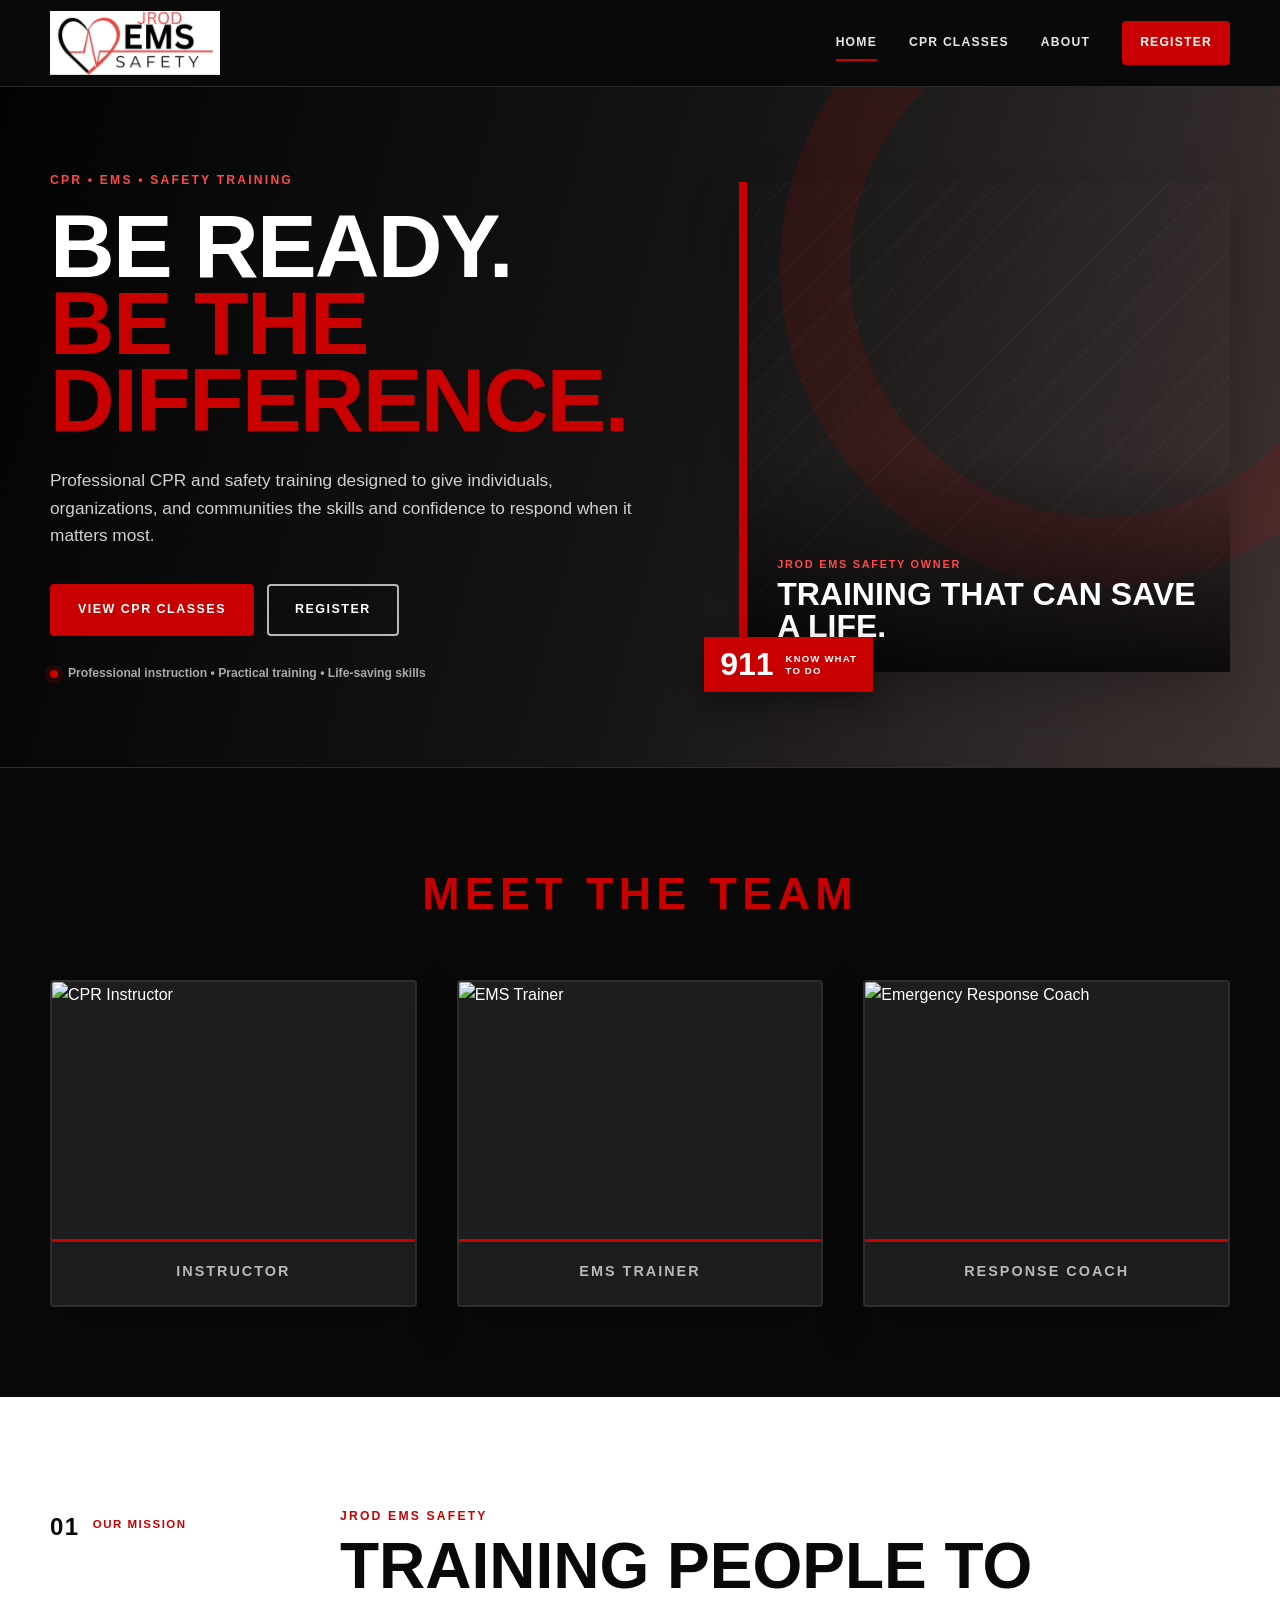
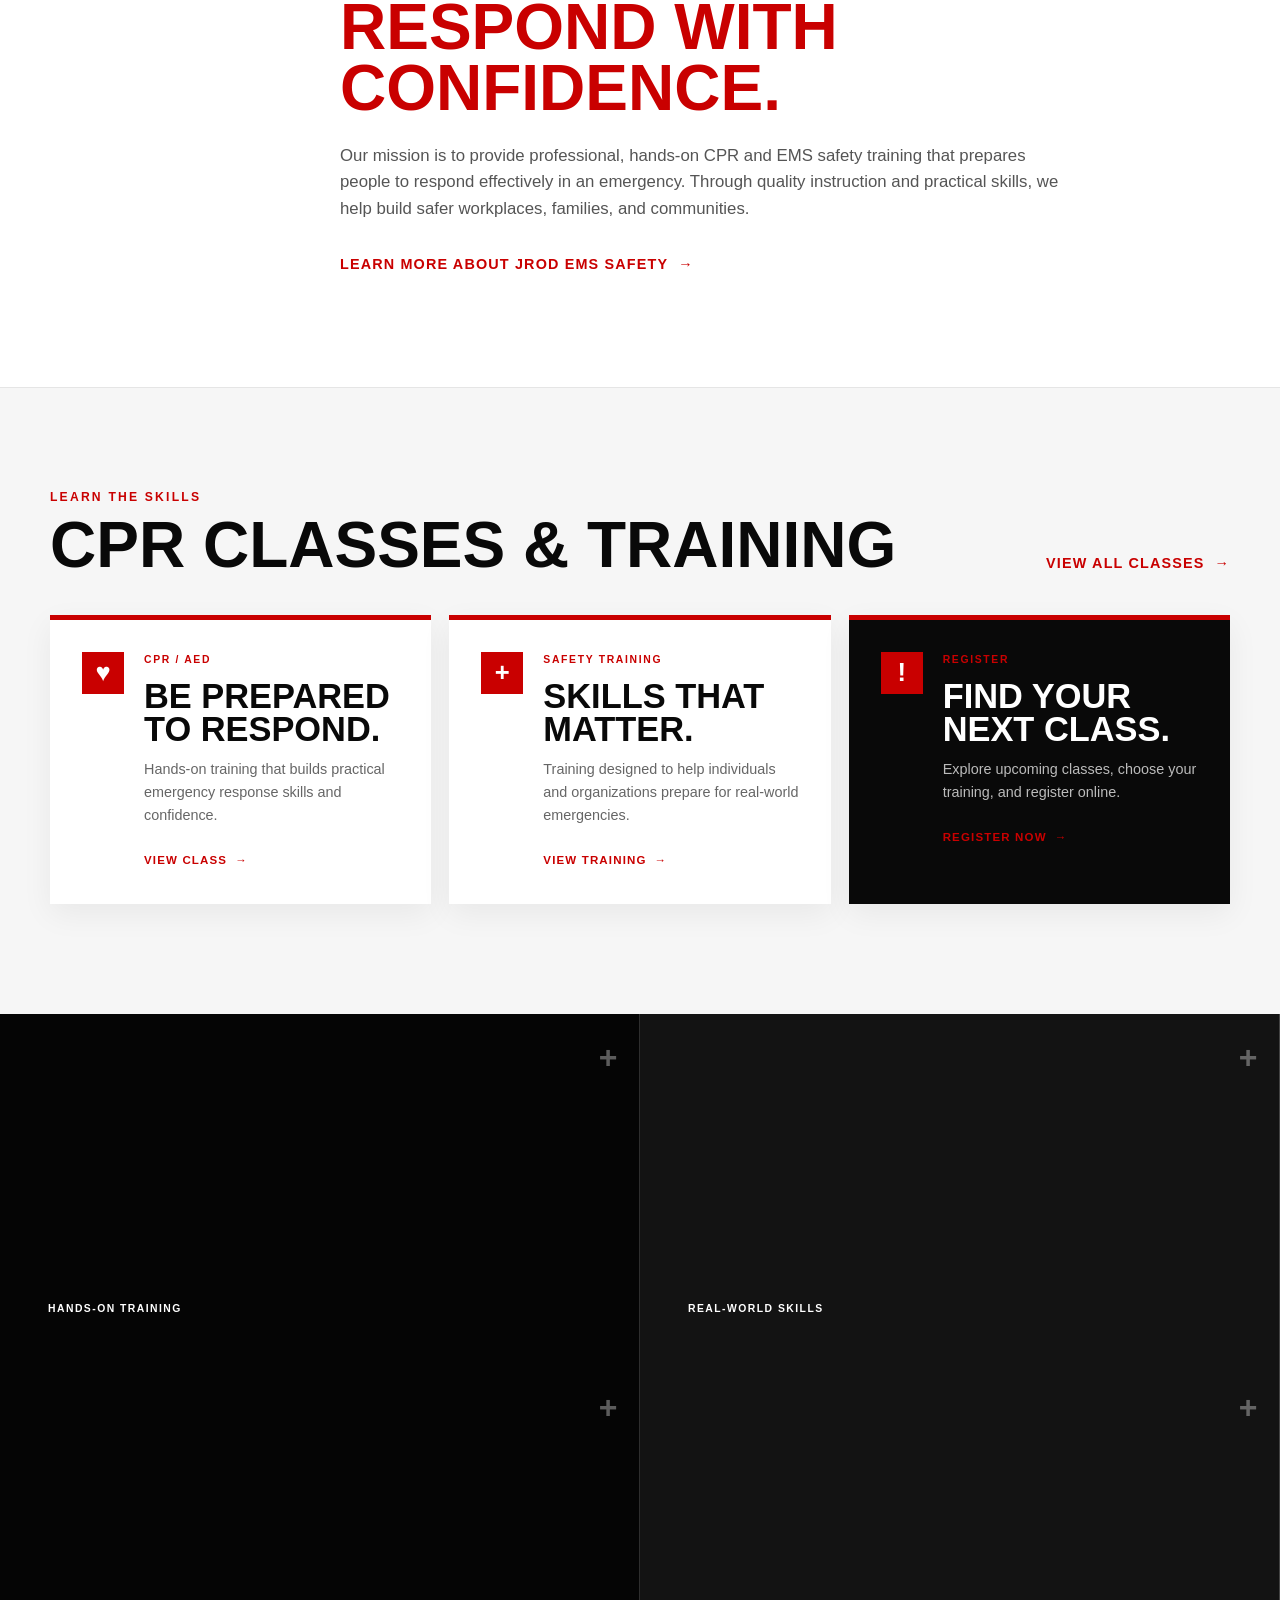
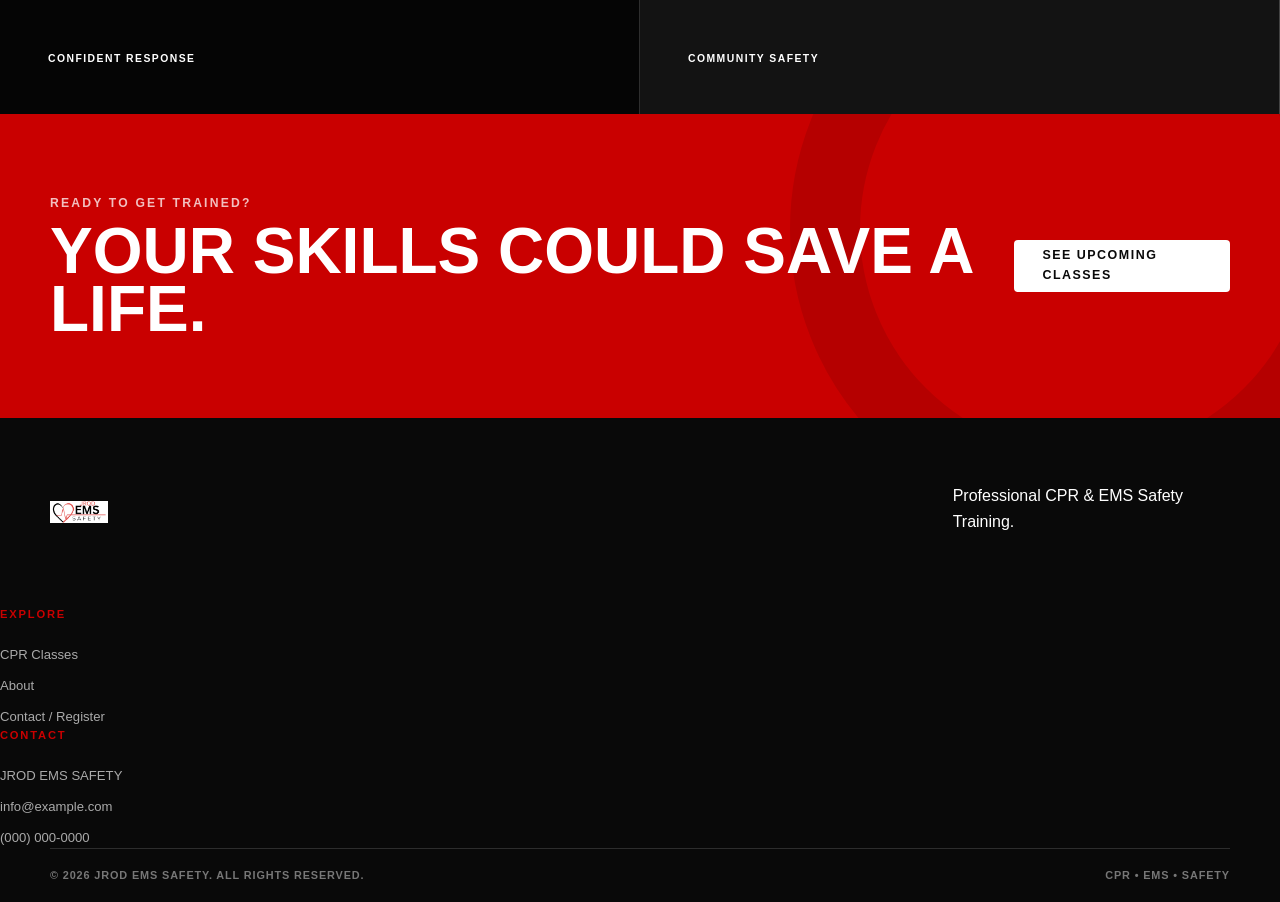
==== commit d1630b69: "c" ====
--- a/index.html
+++ b/index.html
@@ -19,15 +19,13 @@
   <header class="site-header">
     <div class="header-inner">
 
-      <a class="brand" href="index.html" aria-label="JROD EMS SAFETY Home">
-
-        <div class="brand-mark">
-          <div class="logo-container">
-            <img src="images/JROD.png" alt="JROD EMS Safety Logo" class="logo-slide-throb">
-          </div>
-        </div>
-
-      </a>
+        <a href="index.html" class="brand" aria-label="JROD EMS Safety Home">
+            <img
+                src="images/JROD.png"
+                alt="JROD EMS Safety"
+                class="brand-logo"
+            >
+        </a>
 
       <button class="menu-toggle" type="button" aria-label="Open navigation" aria-expanded="false">
         <span></span>
@@ -87,7 +85,7 @@
     <div class="photo-overlay"></div>
 
     <div class="photo-caption">
-      <span>JROD EMS SAFETY</span>
+      <span>JROD EMS SAFETY OWNER</span>
       <strong>Training That Can Save a Life.</strong>
     </div>
   </div>
--- a/style.css
+++ b/style.css
@@ -381,7 +381,6 @@
 }
 
 .photo-overlay::before {
-  content: "OWNER";
   position: absolute;
   top: 28px;
   left: 28px;
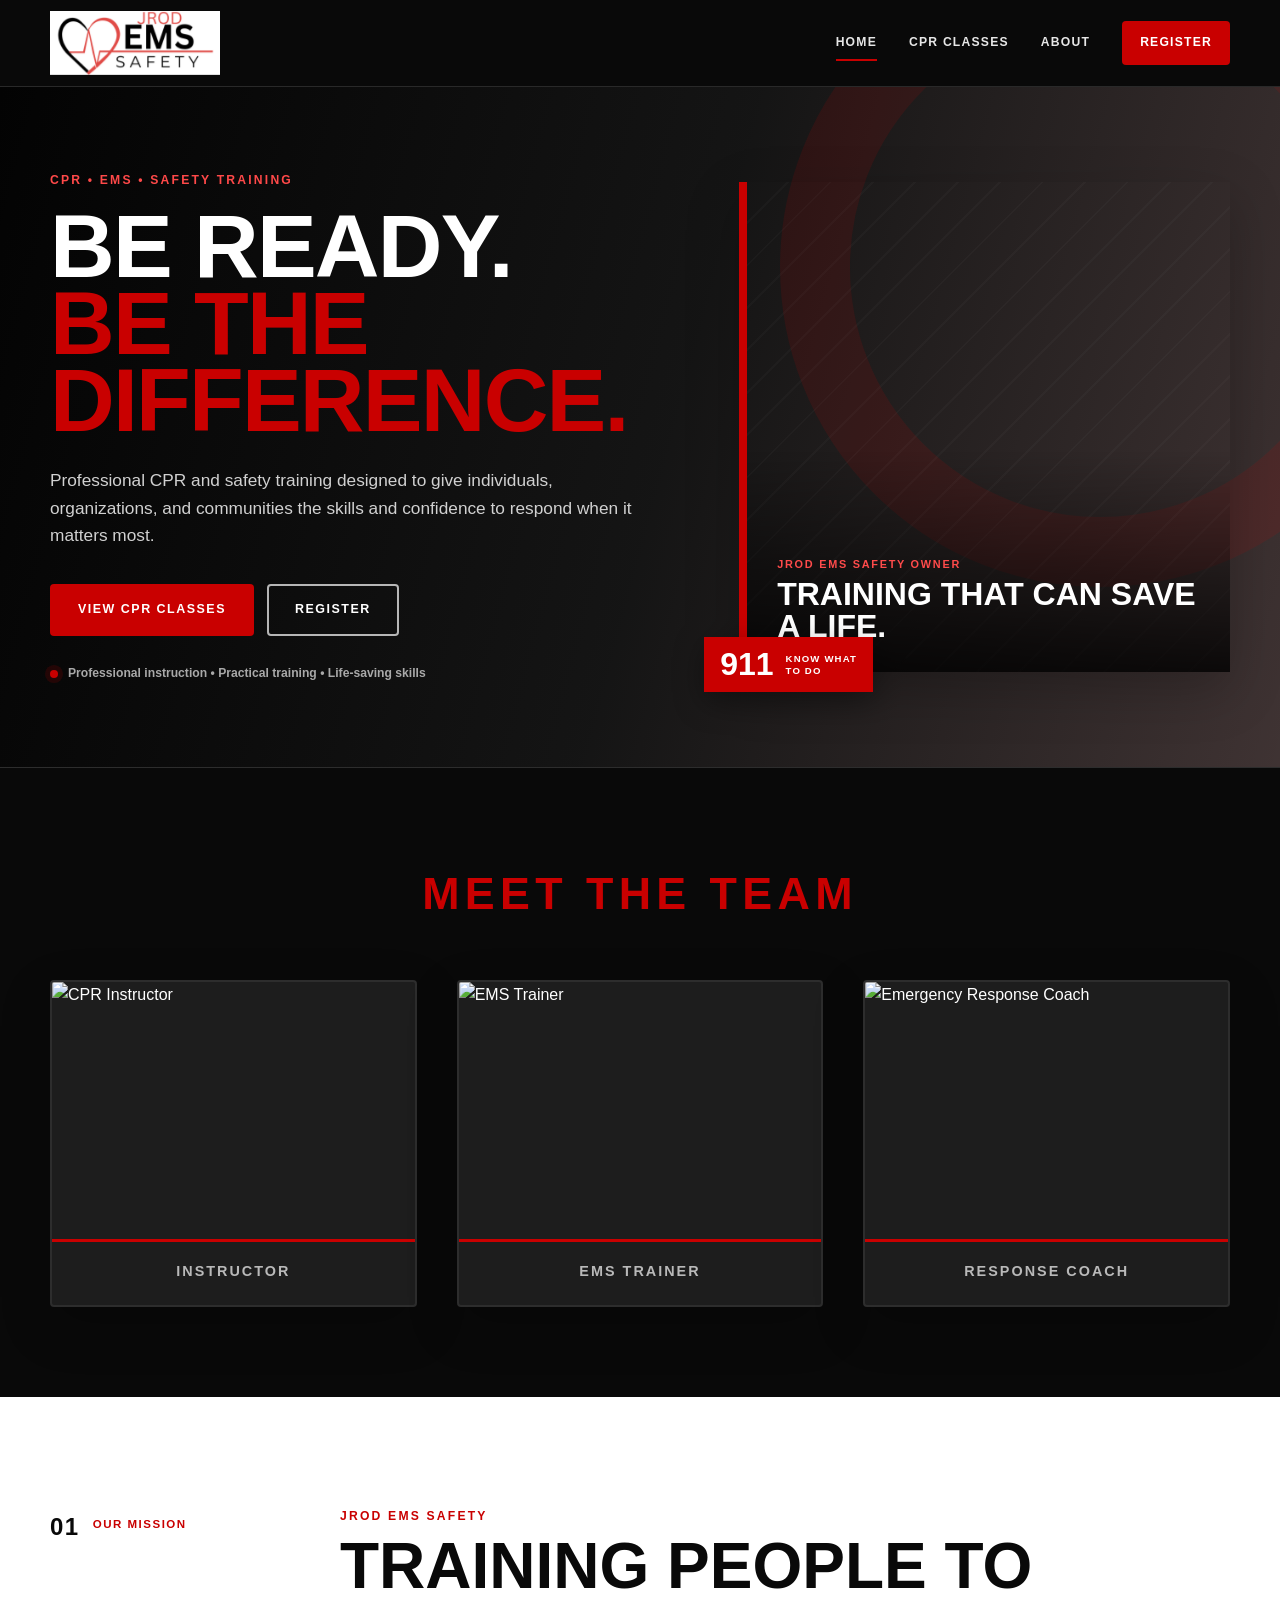
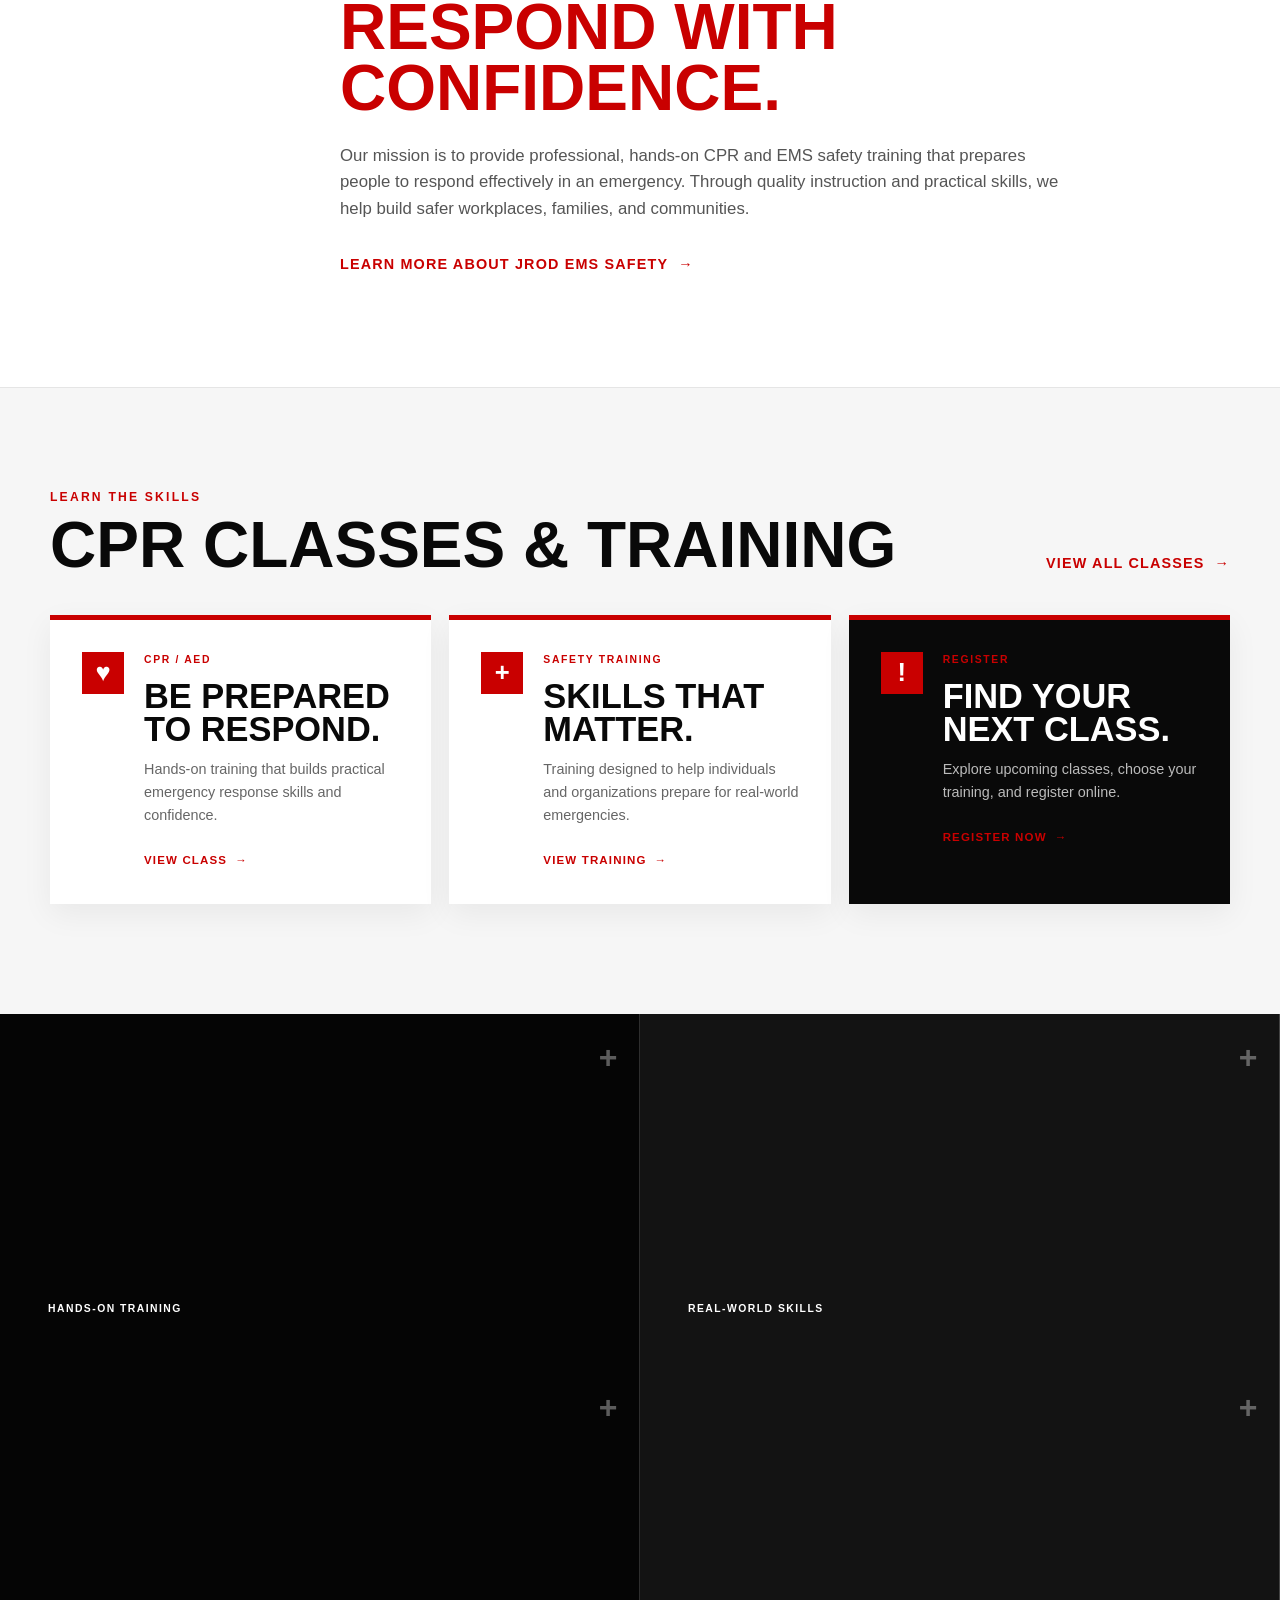
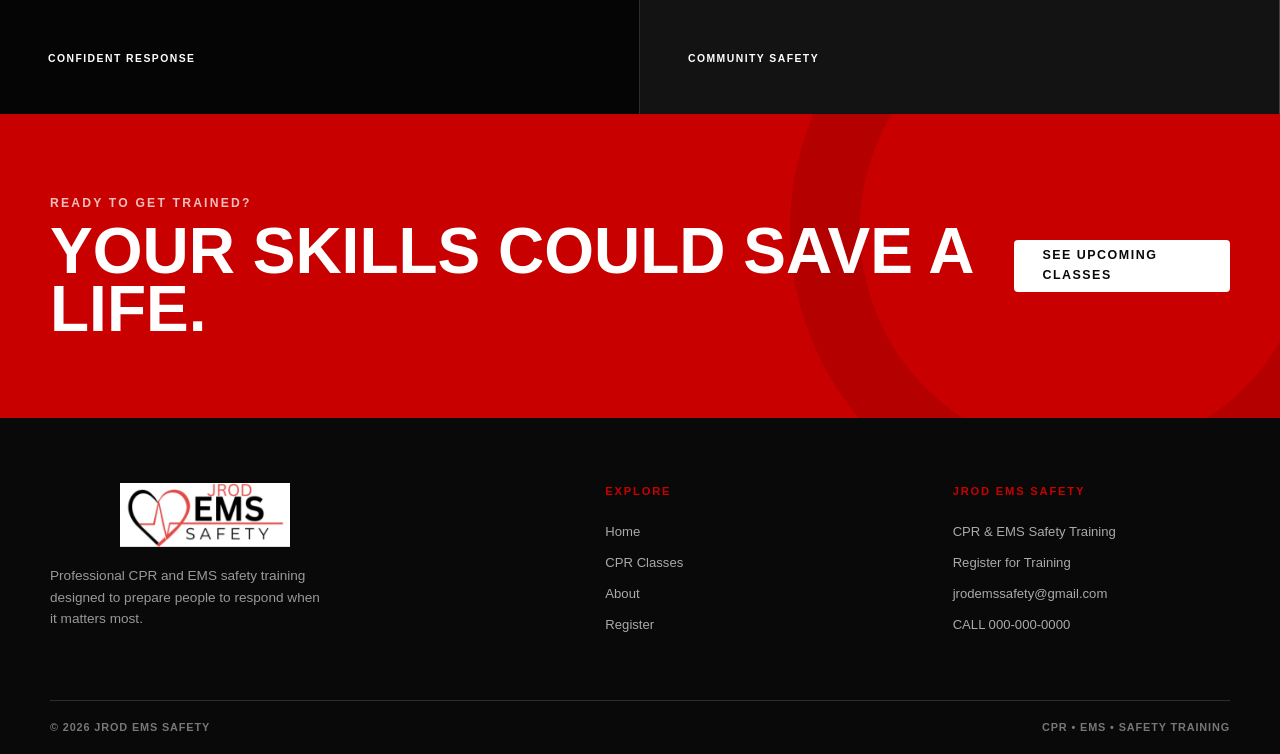
==== commit 1a652bcb: "add email link" ====
--- a/index.html
+++ b/index.html
@@ -271,41 +271,111 @@
   </main>
 
   <!-- FOOTER -->
+ 
   <footer class="site-footer">
+
     <div class="footer-inner">
 
       <div class="footer-brand">
-        <a class="brand brand-footer" href="index.html" aria-label="JROD EMS SAFETY Home">
-          <div class="brand-mark">
-            <img src="images/JROD.png" alt="JROD EMS Safety Logo" class="logo-slide-throb">
-           </div>
-          
+
+        <a
+          class="brand"
+          href="index.html"
+          aria-label="JROD EMS SAFETY Home"
+        >
+
+          <div class="brand-mark" aria-hidden="true">
+
+            <div class="heart">
+
+              <span class="heart-left"></span>
+              <span class="heart-right"></span>
+
+              <span class="heartbeat">
+                <span class="pulse-line"></span>
+              </span>
+
+            </div>
+
           </div>
-        </a>
-
-        <p>Professional CPR &amp; EMS Safety Training.</p>
-      </div>
+
+         <div class="brand-wordmark">
+    <img src="images/JROD.png" alt="JROD EMS Safety" class="brand-logo">
+</div>
+
+        </a>
+
+
+        <p>
+          Professional CPR and EMS safety training designed to
+          prepare people to respond when it matters most.
+        </p>
+
+      </div>
+
 
       <div class="footer-links">
-        <h3>Explore</h3>
-        <a href="classes.html">CPR Classes</a>
-        <a href="about.html">About</a>
-        <a href="contact.html">Contact / Register</a>
-      </div>
+
+        <h3>
+          Explore
+        </h3>
+
+        <a href="index.html">
+          Home
+        </a>
+
+        <a href="classes.html">
+          CPR Classes
+        </a>
+
+        <a href="about.html">
+          About
+        </a>
+
+        <a href="contact.html">
+          Register
+        </a>
+
+      </div>
+
 
       <div class="footer-contact">
-        <h3>Contact</h3>
-        <p>JROD EMS SAFETY</p>
-        <p><a href="mailto:info@example.com">info@example.com</a></p>
-        <p><a href="tel:+10000000000">(000) 000-0000</a></p>
+
+        <h3>
+          JROD EMS SAFETY
+        </h3>
+
+        <p>
+          CPR & EMS Safety Training
+        </p>
+
+        <a href="contact.html">
+          Register for Training
+        </a>
+
+        <a href="mailto:jrodemssafety@gmail.com">jrodemssafety@gmail.com</a>
+
+        <p>
+          CALL 000-000-0000
+        </p>
+
       </div>
 
     </div>
 
+
     <div class="footer-bottom">
-      <p>&copy; <span id="year"></span> JROD EMS SAFETY. All rights reserved.</p>
-      <p>CPR • EMS • SAFETY</p>
+
+      <span>
+        © 2026 JROD EMS SAFETY
+      </span>
+
+      <span>
+        CPR • EMS • SAFETY TRAINING
+      </span>
+
     </div>
+
   </footer>
 
   <script>
